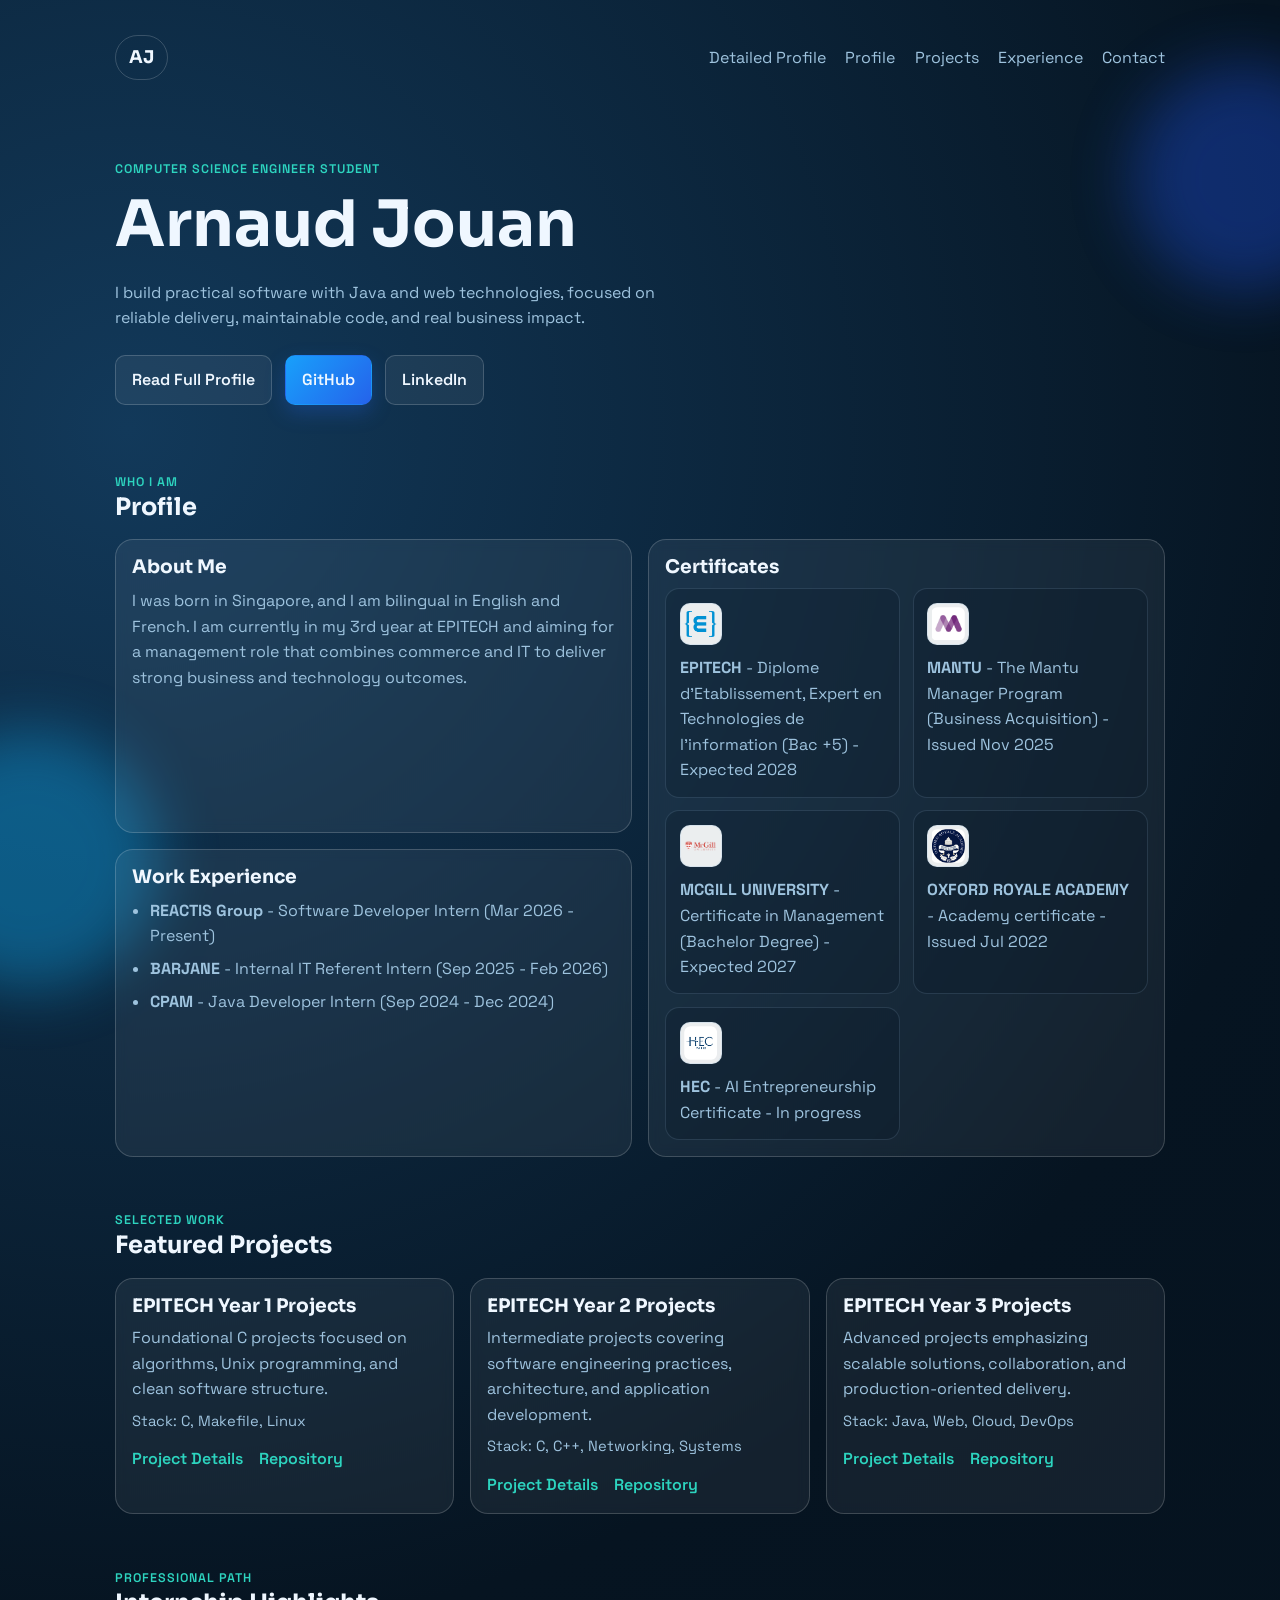
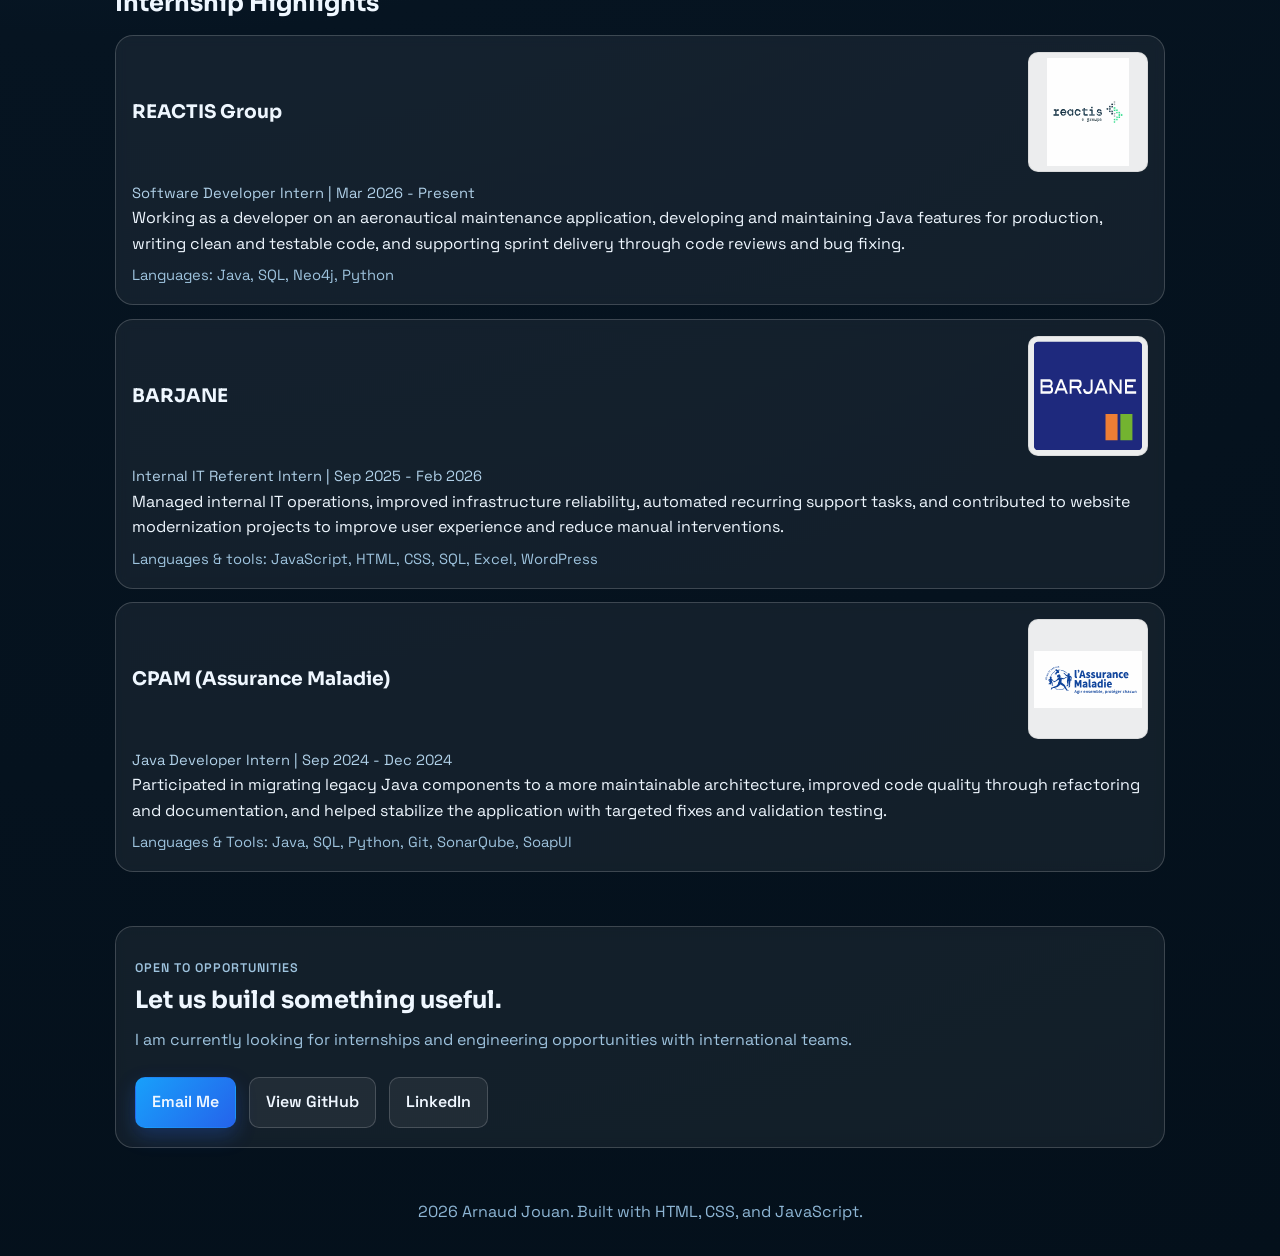
==== index.html @ 33e4bcd1 "[UPDATE/ADD] New detailled profile section, profile update" ====
<!DOCTYPE html>
<html lang="en">
<head>
  <meta charset="UTF-8" />
  <meta name="viewport" content="width=device-width, initial-scale=1.0" />
  <meta name="description" content="Arnaud Jouan portfolio - software engineering projects, internships, and contact." />
  <title>Arnaud Jouan | Portfolio</title>
  <link rel="preconnect" href="https://fonts.googleapis.com" />
  <link rel="preconnect" href="https://fonts.gstatic.com" crossorigin />
  <link href="https://fonts.googleapis.com/css2?family=Space+Grotesk:wght@400;500;700&family=Sora:wght@400;600;700&display=swap" rel="stylesheet" />
  <link rel="stylesheet" href="styles.css" />
</head>
<body>
  <div class="bg-orb bg-orb-1" aria-hidden="true"></div>
  <div class="bg-orb bg-orb-2" aria-hidden="true"></div>

  <header class="site-header section">
    <nav class="nav">
      <a href="#top" class="brand">AJ</a>
      <div class="nav-links">
        <a href="profile.html">Detailed Profile</a>
        <a href="#profile">Profile</a>
        <a href="#projects">Projects</a>
        <a href="#experience">Experience</a>
        <a href="#contact">Contact</a>
      </div>
    </nav>

    <section id="top" class="hero reveal">
      <p class="eyebrow">Computer Science Engineer Student</p>
      <h1>Arnaud Jouan</h1>
      <p class="hero-text">
        I build practical software with Java and web technologies, focused on reliable delivery,
        maintainable code, and real business impact.
      </p>
      <div class="hero-actions">
        <a class="btn btn-secondary" href="profile.html">Read Full Profile</a>
        <a class="btn btn-primary" href="https://github.com/Arjouan" target="_blank" rel="noreferrer">GitHub</a>
        <a class="btn btn-secondary" href="https://www.linkedin.com/in/arnaud-jouan-613a53263" target="_blank" rel="noreferrer">LinkedIn</a>
      </div>
    </section>
  </header>

  <main>
    <section id="profile" class="section reveal">
      <div class="section-title-wrap">
        <p class="section-kicker">Who I Am</p>
        <h2>Profile</h2>
      </div>
      <div class="profile-grid">
        <article class="profile-panel">
          <h3>About Me</h3>
          <p>
            I was born in Singapore, and I am bilingual in English and French. I am currently in my 3rd year at
            EPITECH and aiming for a management role that combines commerce and IT to deliver strong business and
            technology outcomes.
          </p>
        </article>

        <article class="profile-panel">
          <h3>Work Experience</h3>
          <ul class="profile-list">
            <li><strong>REACTIS Group</strong> - Software Developer Intern (Mar 2026 - Present)</li>
            <li><strong>BARJANE</strong> - Internal IT Referent Intern (Sep 2025 - Feb 2026)</li>
            <li><strong>CPAM</strong> - Java Developer Intern (Sep 2024 - Dec 2024)</li>
          </ul>
        </article>

        <article class="profile-panel profile-cert-panel">
          <h3>Certificates</h3>
          <ul class="profile-list profile-cert-list">
            <li>
              <img class="profile-cert-logo" src="assets/logos/epitech%20logo.png" alt="EPITECH logo" loading="lazy" />
              <span><strong>EPITECH</strong> - Diplome d'Etablissement, Expert en Technologies de l'information (Bac +5) - Expected 2028</span>
            </li>
            <li>
              <img class="profile-cert-logo" src="assets/logos/mcgill%20logo.png" alt="McGill University logo" loading="lazy" />
              <span><strong>MCGILL UNIVERSITY</strong> - Certificate in Management (Bachelor Degree) - Expected 2027</span>
            </li>
            <li>
              <img class="profile-cert-logo" src="assets/logos/HEC%20logo.png" alt="HEC logo" loading="lazy" />
              <span><strong>HEC</strong> - AI Entrepreneurship Certificate - In progress</span>
            </li>
            <li>
              <img class="profile-cert-logo" src="assets/logos/mantu%20logo.png" alt="Mantu logo" loading="lazy" />
              <span><strong>MANTU</strong> - The Mantu Manager Program (Business Acquisition) - Issued Nov 2025</span>
            </li>
            <li>
              <img class="profile-cert-logo" src="assets/logos/oxford%20royal.jpg" alt="Oxford Royale logo" loading="lazy" />
              <span><strong>OXFORD ROYALE ACADEMY</strong> - Academy certificate - Issued Jul 2022</span>
            </li>
          </ul>
        </article>
      </div>
    </section>

    <section id="projects" class="section reveal">
      <div class="section-title-wrap">
        <p class="section-kicker">Selected Work</p>
        <h2>Featured Projects</h2>
      </div>
      <div class="project-grid">
        <article class="card">
          <h3>EPITECH Year 1 Projects</h3>
          <p>Foundational C projects focused on algorithms, Unix programming, and clean software structure.</p>
          <p class="meta">Stack: C, Makefile, Linux</p>
          <div class="card-links">
            <a href="https://github.com/Arjouan/Epitech-Year-1-Projects" target="_blank" rel="noreferrer">Project Details</a>
            <a href="https://github.com/Arjouan/Epitech-Year-1-Projects" target="_blank" rel="noreferrer">Repository</a>
          </div>
        </article>

        <article class="card">
          <h3>EPITECH Year 2 Projects</h3>
          <p>Intermediate projects covering software engineering practices, architecture, and application development.</p>
          <p class="meta">Stack: C, C++, Networking, Systems</p>
          <div class="card-links">
            <a href="https://github.com/Arjouan/Epitech-Year-2-Projects" target="_blank" rel="noreferrer">Project Details</a>
            <a href="https://github.com/Arjouan/Epitech-Year-2-Projects" target="_blank" rel="noreferrer">Repository</a>
          </div>
        </article>

        <article class="card">
          <h3>EPITECH Year 3 Projects</h3>
          <p>Advanced projects emphasizing scalable solutions, collaboration, and production-oriented delivery.</p>
          <p class="meta">Stack: Java, Web, Cloud, DevOps</p>
          <div class="card-links">
            <a href="https://github.com/Arjouan/Epitech-Year-3-Projects" target="_blank" rel="noreferrer">Project Details</a>
            <a href="https://github.com/Arjouan/Epitech-Year-3-Projects" target="_blank" rel="noreferrer">Repository</a>
          </div>
        </article>
      </div>
    </section>

    <section id="experience" class="section reveal">
      <div class="section-title-wrap">
        <p class="section-kicker">Professional Path</p>
        <h2>Internship Highlights</h2>
      </div>
      <div class="timeline">
        <article class="timeline-item">
          <div class="timeline-head">
            <img class="company-logo" src="assets/logos/logo_Reactis.svg" alt="REACTIS Group logo" loading="lazy" />
            <h3>REACTIS Group</h3>
          </div>
          <p class="meta">Software Developer Intern | Mar 2026 - Present</p>
          <p>Working as a developer on an aeronautical maintenance application, developing and maintaining Java features for production, writing clean and testable code, and supporting sprint delivery through code reviews and bug fixing.</p>
          <p class="meta">Languages: Java, SQL, Neo4j, Python</p>
        </article>

        <article class="timeline-item">
          <div class="timeline-head">
            <img class="company-logo" src="assets/logos/Logo-BARJANE.svg" alt="BARJANE logo" loading="lazy" />
            <h3>BARJANE</h3>
          </div>
          <p class="meta">Internal IT Referent Intern | Sep 2025 - Feb 2026</p>
          <p>Managed internal IT operations, improved infrastructure reliability, automated recurring support tasks, and contributed to website modernization projects to improve user experience and reduce manual interventions.</p>
          <p class="meta">Languages & tools: JavaScript, HTML, CSS, SQL, Excel, WordPress</p>
        </article>

        <article class="timeline-item">
          <div class="timeline-head">
            <img class="company-logo" src="assets/logos/logo_CPAM.svg" alt="CPAM logo" loading="lazy" />
            <h3>CPAM (Assurance Maladie)</h3>
          </div>
          <p class="meta">Java Developer Intern | Sep 2024 - Dec 2024</p>
          <p>Participated in migrating legacy Java components to a more maintainable architecture, improved code quality through refactoring and documentation, and helped stabilize the application with targeted fixes and validation testing.</p>
          <p class="meta">Languages & Tools: Java, SQL, Python, Git, SonarQube, SoapUI</p>
        </article>
      </div>
    </section>

    <section id="contact" class="section reveal">
      <div class="contact-card">
        <p class="section-kicker">Open To Opportunities</p>
        <h2>Let us build something useful.</h2>
        <p>I am currently looking for internships and engineering opportunities with international teams.</p>
        <div class="hero-actions">
          <a class="btn btn-primary" href="mailto:arnaud.jouan@epitech.eu">Email Me</a>
          <a class="btn btn-secondary" href="https://github.com/Arjouan" target="_blank" rel="noreferrer">View GitHub</a>
          <a class="btn btn-secondary" href="https://www.linkedin.com/in/arnaud-jouan-613a53263" target="_blank" rel="noreferrer">LinkedIn</a>
        </div>
      </div>
    </section>
  </main>

  <footer class="section footer">
    <p><span id="year"></span> Arnaud Jouan. Built with HTML, CSS, and JavaScript.</p>
  </footer>

  <script src="script.js"></script>
</body>
</html>
---- styles.css ----
:root {
  --bg: #061421;
  --bg-elevated: #0b2235;
  --surface: rgba(255, 255, 255, 0.06);
  --surface-border: rgba(255, 255, 255, 0.18);
  --text: #eff7ff;
  --muted: #9ec3de;
  --accent: #18a0fb;
  --accent-2: #2dd4bf;
  --max-width: 1050px;
  --radius: 18px;
}

* {
  box-sizing: border-box;
}

html {
  scroll-behavior: smooth;
}

body {
  margin: 0;
  font-family: "Space Grotesk", system-ui, sans-serif;
  color: var(--text);
  background: radial-gradient(circle at 10% 15%, #12395a 0%, var(--bg) 45%, #04101b 100%);
  min-height: 100vh;
  line-height: 1.6;
  position: relative;
  overflow-x: hidden;
}

h1,
h2,
h3 {
  margin: 0;
  line-height: 1.2;
  font-family: "Sora", "Space Grotesk", sans-serif;
}

p {
  margin: 0;
}

a {
  color: inherit;
  text-decoration: none;
}

.section {
  width: min(100% - 2rem, var(--max-width));
  margin-inline: auto;
}

.site-header {
  padding-top: 1.2rem;
}

.nav {
  display: flex;
  justify-content: space-between;
  align-items: center;
  padding: 1rem 0;
}

.brand {
  font-family: "Sora", sans-serif;
  font-weight: 700;
  font-size: 1.1rem;
  border: 1px solid var(--surface-border);
  border-radius: 999px;
  padding: 0.45rem 0.8rem;
}

.nav-links {
  display: flex;
  gap: 1.2rem;
  color: var(--muted);
}

.nav-links a:hover {
  color: var(--text);
}

.hero {
  padding: 4rem 0 3rem;
}

.eyebrow,
.section-kicker {
  color: var(--accent-2);
  font-weight: 600;
  letter-spacing: 0.08em;
  text-transform: uppercase;
  font-size: 0.78rem;
}

.hero h1 {
  margin-top: 0.45rem;
  font-size: clamp(2rem, 7vw, 4rem);
}

.hero-text {
  margin-top: 1rem;
  color: var(--muted);
  max-width: 58ch;
}

.hero-actions {
  margin-top: 1.5rem;
  display: flex;
  flex-wrap: wrap;
  gap: 0.8rem;
}

.btn {
  padding: 0.72rem 1rem;
  border-radius: 10px;
  border: 1px solid transparent;
  font-weight: 600;
  transition: transform 180ms ease, box-shadow 180ms ease, border-color 180ms ease;
}

.btn:hover {
  transform: translateY(-2px);
}

.btn-primary {
  background: linear-gradient(130deg, var(--accent), #2563eb);
  box-shadow: 0 8px 20px rgba(37, 99, 235, 0.28);
}

.btn-secondary {
  background: var(--surface);
  border-color: var(--surface-border);
}

.section-title-wrap {
  margin-bottom: 1.1rem;
}

section {
  padding: 1.2rem 0 2.2rem;
}

.project-grid {
  display: grid;
  grid-template-columns: repeat(auto-fit, minmax(235px, 1fr));
  gap: 1rem;
}

.profile-grid {
  display: grid;
  grid-template-columns: repeat(2, minmax(0, 1fr));
  gap: 1rem;
}

.profile-panel {
  background: var(--surface);
  border: 1px solid var(--surface-border);
  border-radius: var(--radius);
  backdrop-filter: blur(6px);
  padding: 1rem;
}

.profile-cert-panel {
  grid-column: 2;
  grid-row: 1 / span 2;
  align-self: start;
}

.profile-panel h3 {
  margin-bottom: 0.6rem;
}

.profile-panel p {
  color: var(--muted);
}

.profile-list {
  margin: 0;
  padding-left: 1.1rem;
  color: var(--muted);
  display: grid;
  gap: 0.45rem;
}

.profile-cert-list {
  padding-left: 0;
  list-style: none;
  grid-template-columns: repeat(2, minmax(0, 1fr));
  gap: 0.8rem;
}

.profile-cert-list li {
  display: grid;
  justify-items: start;
  align-content: start;
  gap: 0.65rem;
  min-width: 0;
  padding: 0.85rem;
  border-radius: 14px;
  border: 1px solid rgba(158, 195, 222, 0.16);
  background: rgba(6, 20, 33, 0.22);
}

.profile-cert-logo {
  width: 42px;
  height: 42px;
  border-radius: 10px;
  flex-shrink: 0;
  object-fit: contain;
  padding: 0.2rem;
  background: rgba(255, 255, 255, 0.92);
  border: 1px solid rgba(158, 195, 222, 0.26);
}

.profile-cert-list strong,
.profile-cert-list span {
  min-width: 0;
  overflow-wrap: anywhere;
}

.profile-cert-list li:nth-child(1) {
  grid-column: 1;
  grid-row: 1;
}

.profile-cert-list li:nth-child(2) {
  grid-column: 1;
  grid-row: 2;
}

.profile-cert-list li:nth-child(3) {
  grid-column: 1;
  grid-row: 3;
}

.profile-cert-list li:nth-child(4) {
  grid-column: 2;
  grid-row: 1;
}

.profile-cert-list li:nth-child(5) {
  grid-column: 2;
  grid-row: 2;
}

.card,
.timeline-item,
.contact-card {
  background: var(--surface);
  border: 1px solid var(--surface-border);
  border-radius: var(--radius);
  backdrop-filter: blur(6px);
}

.card,
.timeline-item {
  padding: 1rem;
}

.card p {
  margin-top: 0.5rem;
  color: var(--muted);
}

.meta {
  margin-top: 0.6rem;
  font-size: 0.92rem;
  color: #b0d0e8;
}

.card-links {
  margin-top: 0.8rem;
  display: flex;
  gap: 1rem;
  font-weight: 600;
}

.card-links a {
  color: var(--accent-2);
}

.timeline {
  display: grid;
  gap: 0.85rem;
}

.timeline-head {
  display: flex;
  align-items: center;
  gap: 0.7rem;
}

.timeline-head h3 {
  order: 1;
}

.company-logo {
  order: 2;
  margin-left: auto;
  flex-shrink: 0;
  width: 120px;
  height: 120px;
  object-fit: contain;
  padding: 0.3rem;
  border-radius: 10px;
  background: rgba(255, 255, 255, 0.92);
  border: 1px solid rgba(0, 0, 0, 0.08);
}

.timeline-item p:last-child {
  margin-top: 0.5rem;
  color: var(--muted);
}

.contact-card {
  padding: 1.2rem;
}

.contact-card h2 {
  margin-top: 0.4rem;
}

.contact-card p {
  margin-top: 0.8rem;
  color: var(--muted);
}

.footer {
  padding: 1rem 0 2rem;
  color: #8eb6d5;
  text-align: center;
}

.bg-orb {
  position: fixed;
  border-radius: 50%;
  filter: blur(30px);
  z-index: -1;
  opacity: 0.4;
}

.bg-orb-1 {
  width: 230px;
  height: 230px;
  background: #1d4ed8;
  top: 7%;
  right: -80px;
}

.bg-orb-2 {
  width: 260px;
  height: 260px;
  background: #0ea5e9;
  bottom: -90px;
  left: -100px;
}

.reveal {
  opacity: 0;
  transform: translateY(10px);
}

.reveal.is-visible {
  opacity: 1;
  transform: translateY(0);
  transition: opacity 480ms ease, transform 480ms ease;
}

@media (max-width: 640px) {
  .nav {
    flex-direction: column;
    gap: 0.7rem;
  }

  .profile-cert-panel {
    grid-column: auto;
    grid-row: auto;
  }

  .profile-grid {
    grid-template-columns: 1fr;
  }

  .profile-cert-list {
    grid-template-columns: 1fr;
  }

  .profile-cert-list li {
    padding: 0.8rem;
  }

  .hero {
    padding-top: 2.6rem;
  }

  .company-logo {
    width: 120px;
    height: 120px;
    padding: 0.25rem;
  }
}
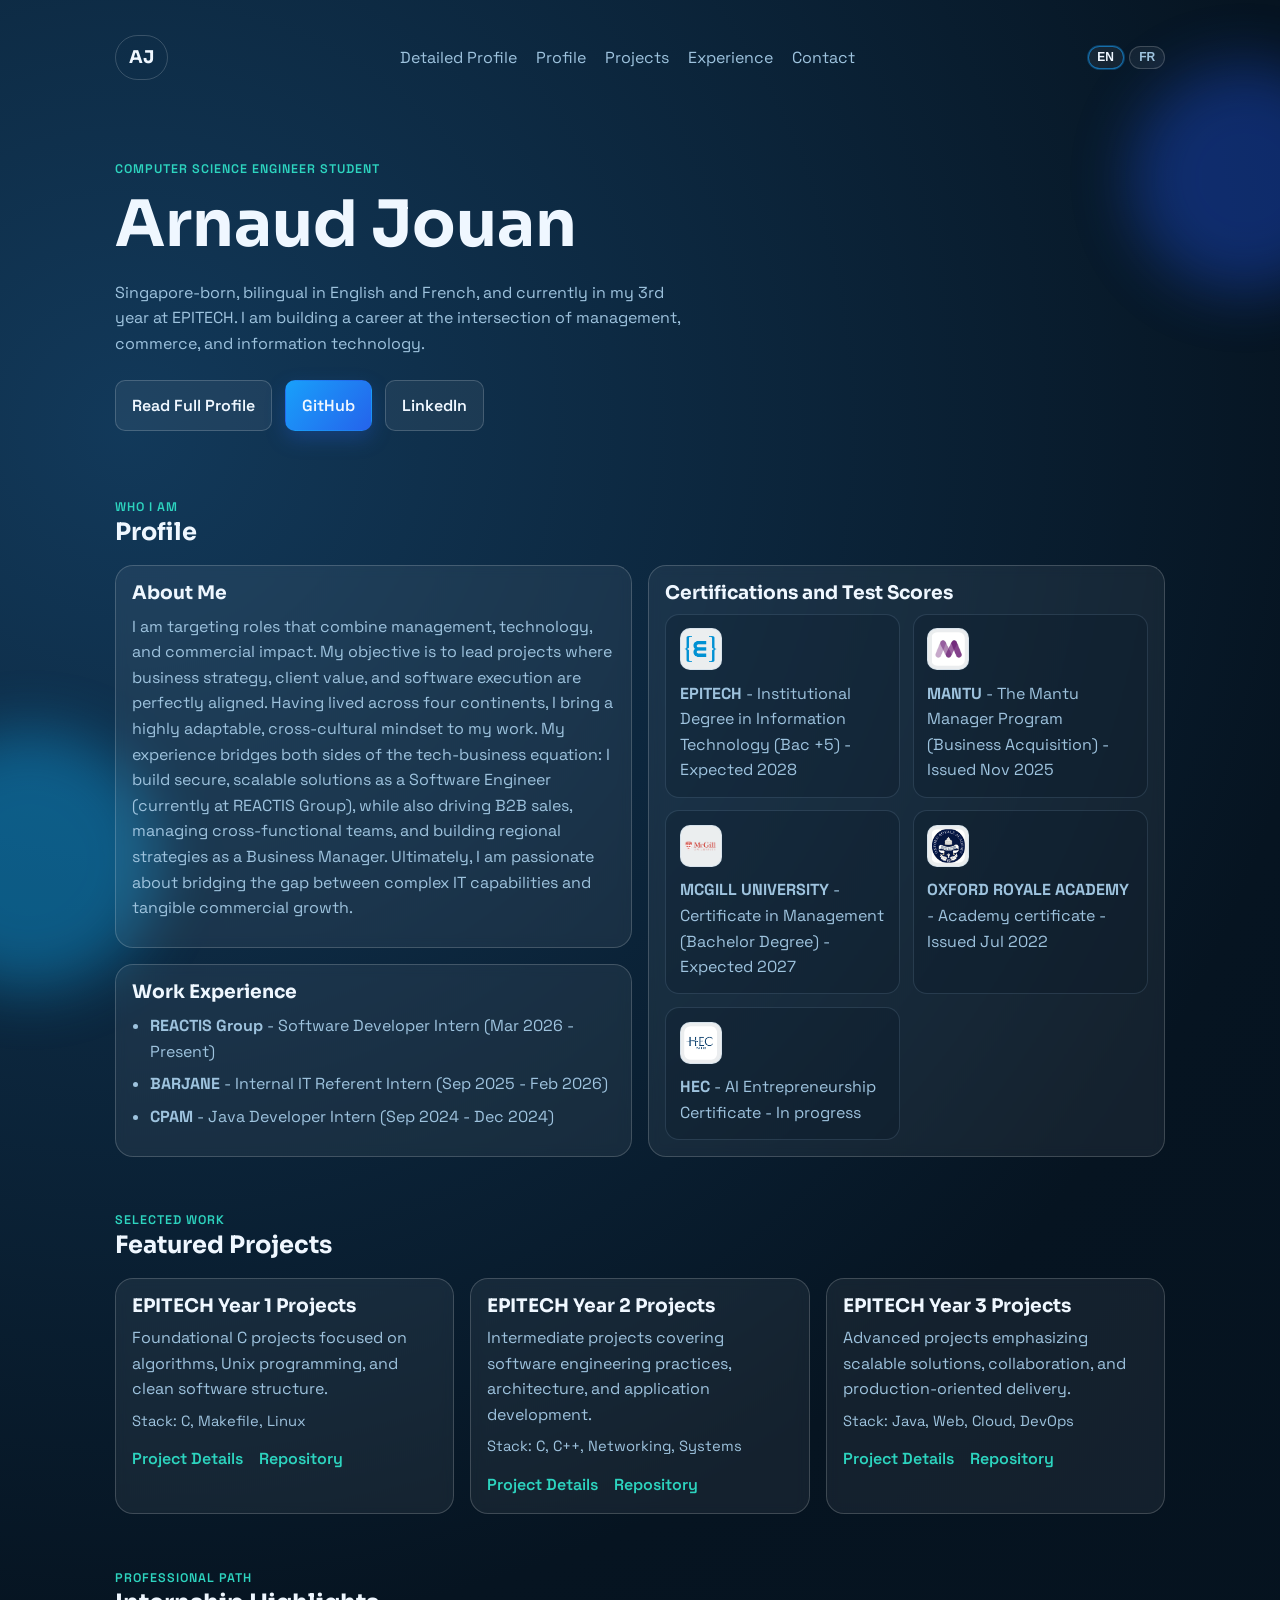
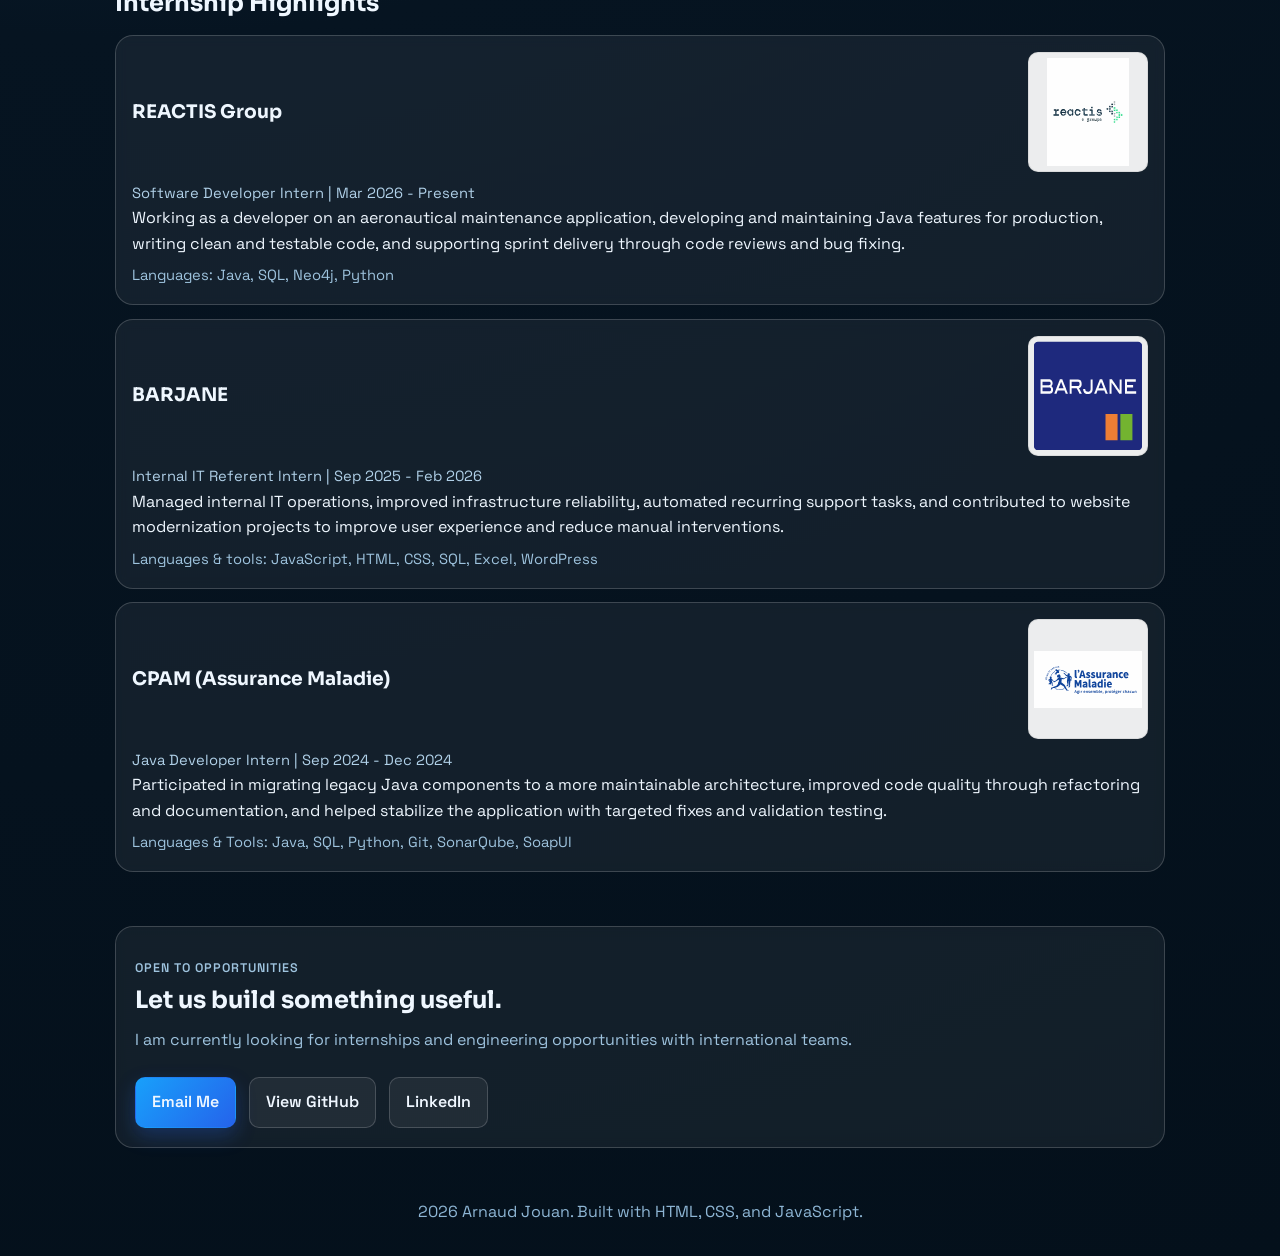
==== commit 4413db5b: "[UPDATE/ADD] new french translations, added info about user" ====
--- a/index.html
+++ b/index.html
@@ -3,8 +3,8 @@
 <head>
   <meta charset="UTF-8" />
   <meta name="viewport" content="width=device-width, initial-scale=1.0" />
-  <meta name="description" content="Arnaud Jouan portfolio - software engineering projects, internships, and contact." />
-  <title>Arnaud Jouan | Portfolio</title>
+  <meta name="description" content="Arnaud Jouan portfolio - software engineering projects, internships, and contact." data-i18n="meta.description.portfolio" data-i18n-attr="content" />
+  <title data-i18n="meta.title.portfolio">Arnaud Jouan | Portfolio</title>
   <link rel="preconnect" href="https://fonts.googleapis.com" />
   <link rel="preconnect" href="https://fonts.gstatic.com" crossorigin />
   <link href="https://fonts.googleapis.com/css2?family=Space+Grotesk:wght@400;500;700&family=Sora:wght@400;600;700&display=swap" rel="stylesheet" />
@@ -18,25 +18,29 @@
     <nav class="nav">
       <a href="#top" class="brand">AJ</a>
       <div class="nav-links">
-        <a href="profile.html">Detailed Profile</a>
-        <a href="#profile">Profile</a>
-        <a href="#projects">Projects</a>
-        <a href="#experience">Experience</a>
-        <a href="#contact">Contact</a>
+        <a href="profile.html" data-i18n="nav.detailedProfile">Detailed Profile</a>
+        <a href="#profile" data-i18n="nav.profile">Profile</a>
+        <a href="#projects" data-i18n="nav.projects">Projects</a>
+        <a href="#experience" data-i18n="nav.experience">Experience</a>
+        <a href="#contact" data-i18n="nav.contact">Contact</a>
+      </div>
+      <div class="lang-toggle" aria-label="Language selector">
+        <button class="lang-btn" type="button" data-lang="en">EN</button>
+        <button class="lang-btn" type="button" data-lang="fr">FR</button>
       </div>
     </nav>
 
     <section id="top" class="hero reveal">
-      <p class="eyebrow">Computer Science Engineer Student</p>
+      <p class="eyebrow" data-i18n="hero.eyebrow">Computer Science Engineer Student</p>
       <h1>Arnaud Jouan</h1>
-      <p class="hero-text">
+      <p class="hero-text" data-i18n="hero.subtitle">
         I build practical software with Java and web technologies, focused on reliable delivery,
         maintainable code, and real business impact.
       </p>
       <div class="hero-actions">
-        <a class="btn btn-secondary" href="profile.html">Read Full Profile</a>
-        <a class="btn btn-primary" href="https://github.com/Arjouan" target="_blank" rel="noreferrer">GitHub</a>
-        <a class="btn btn-secondary" href="https://www.linkedin.com/in/arnaud-jouan-613a53263" target="_blank" rel="noreferrer">LinkedIn</a>
+        <a class="btn btn-secondary" href="profile.html" data-i18n="hero.ctaProfile">Read Full Profile</a>
+        <a class="btn btn-primary" href="https://github.com/Arjouan" target="_blank" rel="noreferrer" data-i18n="hero.ctaGithub">GitHub</a>
+        <a class="btn btn-secondary" href="https://www.linkedin.com/in/arnaud-jouan-613a53263" target="_blank" rel="noreferrer" data-i18n="hero.ctaLinkedin">LinkedIn</a>
       </div>
     </section>
   </header>
@@ -44,50 +48,54 @@
   <main>
     <section id="profile" class="section reveal">
       <div class="section-title-wrap">
-        <p class="section-kicker">Who I Am</p>
-        <h2>Profile</h2>
+        <p class="section-kicker" data-i18n="profile.kicker">Who I Am</p>
+        <h2 data-i18n="profile.title">Profile</h2>
       </div>
       <div class="profile-grid">
         <article class="profile-panel">
-          <h3>About Me</h3>
-          <p>
-            I was born in Singapore, and I am bilingual in English and French. I am currently in my 3rd year at
-            EPITECH and aiming for a management role that combines commerce and IT to deliver strong business and
-            technology outcomes.
+          <h3 data-i18n="about.title">About Me</h3>
+          <p data-i18n="about.body">
+            I am targeting roles that combine management, technology, and commercial impact. My objective is to lead
+            projects where business strategy, client value, and software execution are perfectly aligned. Having lived
+            across four continents, I bring a highly adaptable, cross-cultural mindset to my work. My experience bridges
+            both sides of the tech-business equation: I build secure, scalable solutions as a Software Engineer
+            (currently at REACTIS Group), while also driving B2B sales, managing cross-functional teams, and building
+            regional strategies as a Business Manager. Ultimately, I am passionate about bridging the gap between
+            complex IT capabilities and tangible commercial growth.
           </p>
         </article>
 
         <article class="profile-panel">
-          <h3>Work Experience</h3>
+          <h3 data-i18n="work.title">Work Experience</h3>
           <ul class="profile-list">
-            <li><strong>REACTIS Group</strong> - Software Developer Intern (Mar 2026 - Present)</li>
-            <li><strong>BARJANE</strong> - Internal IT Referent Intern (Sep 2025 - Feb 2026)</li>
-            <li><strong>CPAM</strong> - Java Developer Intern (Sep 2024 - Dec 2024)</li>
+            <li data-i18n-html="work.item1"><strong>REACTIS Group</strong> - Software Developer Intern (Mar 2026 - Present)</li>
+            <li data-i18n-html="work.item2"><strong>BARJANE</strong> - Internal IT Referent Intern (Sep 2025 - Feb 2026)</li>
+            <li data-i18n-html="work.item3"><strong>CPAM</strong> - Java Developer Intern (Sep 2024 - Dec 2024)</li>
           </ul>
         </article>
 
         <article class="profile-panel profile-cert-panel">
-          <h3>Certificates</h3>
+          <h3 data-i18n="cert.title">Certificates</h3>
           <ul class="profile-list profile-cert-list">
             <li>
               <img class="profile-cert-logo" src="assets/logos/epitech%20logo.png" alt="EPITECH logo" loading="lazy" />
-              <span><strong>EPITECH</strong> - Diplome d'Etablissement, Expert en Technologies de l'information (Bac +5) - Expected 2028</span>
+              <span data-i18n-html="cert.item1"><strong>EPITECH</strong> - Institutional Degree in Information Technology (Bac +5) - Expected 2028</span>
             </li>
             <li>
               <img class="profile-cert-logo" src="assets/logos/mcgill%20logo.png" alt="McGill University logo" loading="lazy" />
-              <span><strong>MCGILL UNIVERSITY</strong> - Certificate in Management (Bachelor Degree) - Expected 2027</span>
+              <span data-i18n-html="cert.item2"><strong>MCGILL UNIVERSITY</strong> - Certificate in Management (Bachelor Degree) - Expected 2027</span>
             </li>
             <li>
               <img class="profile-cert-logo" src="assets/logos/HEC%20logo.png" alt="HEC logo" loading="lazy" />
-              <span><strong>HEC</strong> - AI Entrepreneurship Certificate - In progress</span>
+              <span data-i18n-html="cert.item3"><strong>HEC</strong> - AI Entrepreneurship Certificate - In progress</span>
             </li>
             <li>
               <img class="profile-cert-logo" src="assets/logos/mantu%20logo.png" alt="Mantu logo" loading="lazy" />
-              <span><strong>MANTU</strong> - The Mantu Manager Program (Business Acquisition) - Issued Nov 2025</span>
+              <span data-i18n-html="cert.item4"><strong>MANTU</strong> - The Mantu Manager Program (Business Acquisition) - Issued Nov 2025</span>
             </li>
             <li>
               <img class="profile-cert-logo" src="assets/logos/oxford%20royal.jpg" alt="Oxford Royale logo" loading="lazy" />
-              <span><strong>OXFORD ROYALE ACADEMY</strong> - Academy certificate - Issued Jul 2022</span>
+              <span data-i18n-html="cert.item5"><strong>OXFORD ROYALE ACADEMY</strong> - Academy certificate - Issued Jul 2022</span>
             </li>
           </ul>
         </article>
@@ -96,37 +104,37 @@
 
     <section id="projects" class="section reveal">
       <div class="section-title-wrap">
-        <p class="section-kicker">Selected Work</p>
-        <h2>Featured Projects</h2>
+        <p class="section-kicker" data-i18n="projects.kicker">Selected Work</p>
+        <h2 data-i18n="projects.title">Featured Projects</h2>
       </div>
       <div class="project-grid">
         <article class="card">
-          <h3>EPITECH Year 1 Projects</h3>
-          <p>Foundational C projects focused on algorithms, Unix programming, and clean software structure.</p>
-          <p class="meta">Stack: C, Makefile, Linux</p>
+          <h3 data-i18n="project1.title">EPITECH Year 1 Projects</h3>
+          <p data-i18n="project1.body">Foundational C projects focused on algorithms, Unix programming, and clean software structure.</p>
+          <p class="meta" data-i18n="project1.stack">Stack: C, Makefile, Linux</p>
           <div class="card-links">
-            <a href="https://github.com/Arjouan/Epitech-Year-1-Projects" target="_blank" rel="noreferrer">Project Details</a>
-            <a href="https://github.com/Arjouan/Epitech-Year-1-Projects" target="_blank" rel="noreferrer">Repository</a>
+            <a href="https://github.com/Arjouan/Epitech-Year-1-Projects" target="_blank" rel="noreferrer" data-i18n="project1.details">Project Details</a>
+            <a href="https://github.com/Arjouan/Epitech-Year-1-Projects" target="_blank" rel="noreferrer" data-i18n="project1.repo">Repository</a>
           </div>
         </article>
 
         <article class="card">
-          <h3>EPITECH Year 2 Projects</h3>
-          <p>Intermediate projects covering software engineering practices, architecture, and application development.</p>
-          <p class="meta">Stack: C, C++, Networking, Systems</p>
+          <h3 data-i18n="project2.title">EPITECH Year 2 Projects</h3>
+          <p data-i18n="project2.body">Intermediate projects covering software engineering practices, architecture, and application development.</p>
+          <p class="meta" data-i18n="project2.stack">Stack: C, C++, Networking, Systems</p>
           <div class="card-links">
-            <a href="https://github.com/Arjouan/Epitech-Year-2-Projects" target="_blank" rel="noreferrer">Project Details</a>
-            <a href="https://github.com/Arjouan/Epitech-Year-2-Projects" target="_blank" rel="noreferrer">Repository</a>
+            <a href="https://github.com/Arjouan/Epitech-Year-2-Projects" target="_blank" rel="noreferrer" data-i18n="project2.details">Project Details</a>
+            <a href="https://github.com/Arjouan/Epitech-Year-2-Projects" target="_blank" rel="noreferrer" data-i18n="project2.repo">Repository</a>
           </div>
         </article>
 
         <article class="card">
-          <h3>EPITECH Year 3 Projects</h3>
-          <p>Advanced projects emphasizing scalable solutions, collaboration, and production-oriented delivery.</p>
-          <p class="meta">Stack: Java, Web, Cloud, DevOps</p>
+          <h3 data-i18n="project3.title">EPITECH Year 3 Projects</h3>
+          <p data-i18n="project3.body">Advanced projects emphasizing scalable solutions, collaboration, and production-oriented delivery.</p>
+          <p class="meta" data-i18n="project3.stack">Stack: Java, Web, Cloud, DevOps</p>
           <div class="card-links">
-            <a href="https://github.com/Arjouan/Epitech-Year-3-Projects" target="_blank" rel="noreferrer">Project Details</a>
-            <a href="https://github.com/Arjouan/Epitech-Year-3-Projects" target="_blank" rel="noreferrer">Repository</a>
+            <a href="https://github.com/Arjouan/Epitech-Year-3-Projects" target="_blank" rel="noreferrer" data-i18n="project3.details">Project Details</a>
+            <a href="https://github.com/Arjouan/Epitech-Year-3-Projects" target="_blank" rel="noreferrer" data-i18n="project3.repo">Repository</a>
           </div>
         </article>
       </div>
@@ -134,8 +142,8 @@
 
     <section id="experience" class="section reveal">
       <div class="section-title-wrap">
-        <p class="section-kicker">Professional Path</p>
-        <h2>Internship Highlights</h2>
+        <p class="section-kicker" data-i18n="experience.kicker">Professional Path</p>
+        <h2 data-i18n="experience.title">Internship Highlights</h2>
       </div>
       <div class="timeline">
         <article class="timeline-item">
@@ -143,9 +151,9 @@
             <img class="company-logo" src="assets/logos/logo_Reactis.svg" alt="REACTIS Group logo" loading="lazy" />
             <h3>REACTIS Group</h3>
           </div>
-          <p class="meta">Software Developer Intern | Mar 2026 - Present</p>
-          <p>Working as a developer on an aeronautical maintenance application, developing and maintaining Java features for production, writing clean and testable code, and supporting sprint delivery through code reviews and bug fixing.</p>
-          <p class="meta">Languages: Java, SQL, Neo4j, Python</p>
+          <p class="meta" data-i18n="exp1.meta">Software Developer Intern | Mar 2026 - Present</p>
+          <p data-i18n="exp1.body">Working as a developer on an aeronautical maintenance application, developing and maintaining Java features for production, writing clean and testable code, and supporting sprint delivery through code reviews and bug fixing.</p>
+          <p class="meta" data-i18n="exp1.tools">Languages: Java, SQL, Neo4j, Python</p>
         </article>
 
         <article class="timeline-item">
@@ -153,9 +161,9 @@
             <img class="company-logo" src="assets/logos/Logo-BARJANE.svg" alt="BARJANE logo" loading="lazy" />
             <h3>BARJANE</h3>
           </div>
-          <p class="meta">Internal IT Referent Intern | Sep 2025 - Feb 2026</p>
-          <p>Managed internal IT operations, improved infrastructure reliability, automated recurring support tasks, and contributed to website modernization projects to improve user experience and reduce manual interventions.</p>
-          <p class="meta">Languages & tools: JavaScript, HTML, CSS, SQL, Excel, WordPress</p>
+          <p class="meta" data-i18n="exp2.meta">Internal IT Referent Intern | Sep 2025 - Feb 2026</p>
+          <p data-i18n="exp2.body">Managed internal IT operations, improved infrastructure reliability, automated recurring support tasks, and contributed to website modernization projects to improve user experience and reduce manual interventions.</p>
+          <p class="meta" data-i18n="exp2.tools">Languages & tools: JavaScript, HTML, CSS, SQL, Excel, WordPress</p>
         </article>
 
         <article class="timeline-item">
@@ -163,29 +171,29 @@
             <img class="company-logo" src="assets/logos/logo_CPAM.svg" alt="CPAM logo" loading="lazy" />
             <h3>CPAM (Assurance Maladie)</h3>
           </div>
-          <p class="meta">Java Developer Intern | Sep 2024 - Dec 2024</p>
-          <p>Participated in migrating legacy Java components to a more maintainable architecture, improved code quality through refactoring and documentation, and helped stabilize the application with targeted fixes and validation testing.</p>
-          <p class="meta">Languages & Tools: Java, SQL, Python, Git, SonarQube, SoapUI</p>
+          <p class="meta" data-i18n="exp3.meta">Java Developer Intern | Sep 2024 - Dec 2024</p>
+          <p data-i18n="exp3.body">Participated in migrating legacy Java components to a more maintainable architecture, improved code quality through refactoring and documentation, and helped stabilize the application with targeted fixes and validation testing.</p>
+          <p class="meta" data-i18n="exp3.tools">Languages & Tools: Java, SQL, Python, Git, SonarQube, SoapUI</p>
         </article>
       </div>
     </section>
 
     <section id="contact" class="section reveal">
       <div class="contact-card">
-        <p class="section-kicker">Open To Opportunities</p>
-        <h2>Let us build something useful.</h2>
-        <p>I am currently looking for internships and engineering opportunities with international teams.</p>
+        <p class="section-kicker" data-i18n="contact.kicker">Open To Opportunities</p>
+        <h2 data-i18n="contact.title">Let us build something useful.</h2>
+        <p data-i18n="contact.body">I am currently looking for internships and engineering opportunities with international teams.</p>
         <div class="hero-actions">
-          <a class="btn btn-primary" href="mailto:arnaud.jouan@epitech.eu">Email Me</a>
-          <a class="btn btn-secondary" href="https://github.com/Arjouan" target="_blank" rel="noreferrer">View GitHub</a>
-          <a class="btn btn-secondary" href="https://www.linkedin.com/in/arnaud-jouan-613a53263" target="_blank" rel="noreferrer">LinkedIn</a>
+          <a class="btn btn-primary" href="mailto:arnaud.jouan@epitech.eu" data-i18n="contact.email">Email Me</a>
+          <a class="btn btn-secondary" href="https://github.com/Arjouan" target="_blank" rel="noreferrer" data-i18n="contact.github">View GitHub</a>
+          <a class="btn btn-secondary" href="https://www.linkedin.com/in/arnaud-jouan-613a53263" target="_blank" rel="noreferrer" data-i18n="contact.linkedin">LinkedIn</a>
         </div>
       </div>
     </section>
   </main>
 
   <footer class="section footer">
-    <p><span id="year"></span> Arnaud Jouan. Built with HTML, CSS, and JavaScript.</p>
+    <p data-i18n-html="footer.text"><span id="year"></span> Arnaud Jouan. Built with HTML, CSS, and JavaScript.</p>
   </footer>
 
   <script src="script.js"></script>
--- a/styles.css
+++ b/styles.css
@@ -78,6 +78,28 @@
   color: var(--muted);
 }
 
+.lang-toggle {
+  display: flex;
+  gap: 0.35rem;
+}
+
+.lang-btn {
+  border: 1px solid var(--surface-border);
+  background: var(--surface);
+  color: var(--muted);
+  border-radius: 999px;
+  padding: 0.2rem 0.55rem;
+  font-size: 0.75rem;
+  font-weight: 600;
+  cursor: pointer;
+}
+
+.lang-btn.is-active {
+  color: var(--text);
+  border-color: rgba(24, 160, 251, 0.6);
+  box-shadow: 0 0 0 1px rgba(24, 160, 251, 0.3);
+}
+
 .nav-links a:hover {
   color: var(--text);
 }
@@ -188,8 +210,7 @@
 .profile-cert-list {
   padding-left: 0;
   list-style: none;
-  grid-template-columns: repeat(2, minmax(0, 1fr));
-  gap: 0.8rem;
+  display: block;
 }
 
 .profile-cert-list li {
@@ -218,32 +239,53 @@
 .profile-cert-list strong,
 .profile-cert-list span {
   min-width: 0;
-  overflow-wrap: anywhere;
-}
-
-.profile-cert-list li:nth-child(1) {
-  grid-column: 1;
-  grid-row: 1;
-}
-
-.profile-cert-list li:nth-child(2) {
-  grid-column: 1;
-  grid-row: 2;
-}
-
-.profile-cert-list li:nth-child(3) {
-  grid-column: 1;
-  grid-row: 3;
-}
-
-.profile-cert-list li:nth-child(4) {
-  grid-column: 2;
-  grid-row: 1;
-}
-
-.profile-cert-list li:nth-child(5) {
-  grid-column: 2;
-  grid-row: 2;
+  overflow-wrap: break-word;
+  word-break: normal;
+}
+
+.profile-cert-list li {
+  margin-bottom: 0.85rem;
+}
+
+.profile-cert-list li:last-child {
+  margin-bottom: 0;
+}
+
+@media (min-width: 900px) {
+  .profile-cert-list {
+    display: grid;
+    grid-template-columns: repeat(2, minmax(0, 1fr));
+    gap: 0.8rem;
+  }
+
+  .profile-cert-list li {
+    margin-bottom: 0;
+  }
+
+  .profile-cert-list li:nth-child(1) {
+    grid-column: 1;
+    grid-row: 1;
+  }
+
+  .profile-cert-list li:nth-child(2) {
+    grid-column: 1;
+    grid-row: 2;
+  }
+
+  .profile-cert-list li:nth-child(3) {
+    grid-column: 1;
+    grid-row: 3;
+  }
+
+  .profile-cert-list li:nth-child(4) {
+    grid-column: 2;
+    grid-row: 1;
+  }
+
+  .profile-cert-list li:nth-child(5) {
+    grid-column: 2;
+    grid-row: 2;
+  }
 }
 
 .card,
@@ -370,11 +412,32 @@
 }
 
 @media (max-width: 640px) {
+  html {
+    background-color: var(--bg);
+  }
+
+  body {
+    background-color: var(--bg);
+    background-attachment: scroll;
+  }
+
+  .bg-orb {
+    position: absolute;
+  }
+
   .nav {
     flex-direction: column;
     gap: 0.7rem;
   }
 
+  .nav-links {
+    flex-wrap: wrap;
+    justify-content: center;
+    row-gap: 0.45rem;
+    column-gap: 0.85rem;
+    text-align: center;
+  }
+
   .profile-cert-panel {
     grid-column: auto;
     grid-row: auto;
@@ -385,11 +448,40 @@
   }
 
   .profile-cert-list {
-    grid-template-columns: 1fr;
+    display: block;
+  }
+
+  .profile-cert-list li:nth-child(1),
+  .profile-cert-list li:nth-child(2),
+  .profile-cert-list li:nth-child(3),
+  .profile-cert-list li:nth-child(4),
+  .profile-cert-list li:nth-child(5) {
+    grid-column: auto;
+    grid-row: auto;
   }
 
   .profile-cert-list li {
+    display: block;
+    width: 100%;
     padding: 0.8rem;
+    margin-bottom: 0.85rem;
+  }
+
+  .profile-cert-list li:last-child {
+    margin-bottom: 0;
+  }
+
+  .profile-cert-logo {
+    display: block;
+    margin-bottom: 0.4rem;
+  }
+
+  .profile-cert-list strong,
+  .profile-cert-list span {
+    display: block;
+    overflow-wrap: normal;
+    word-break: normal;
+    white-space: normal;
   }
 
   .hero {
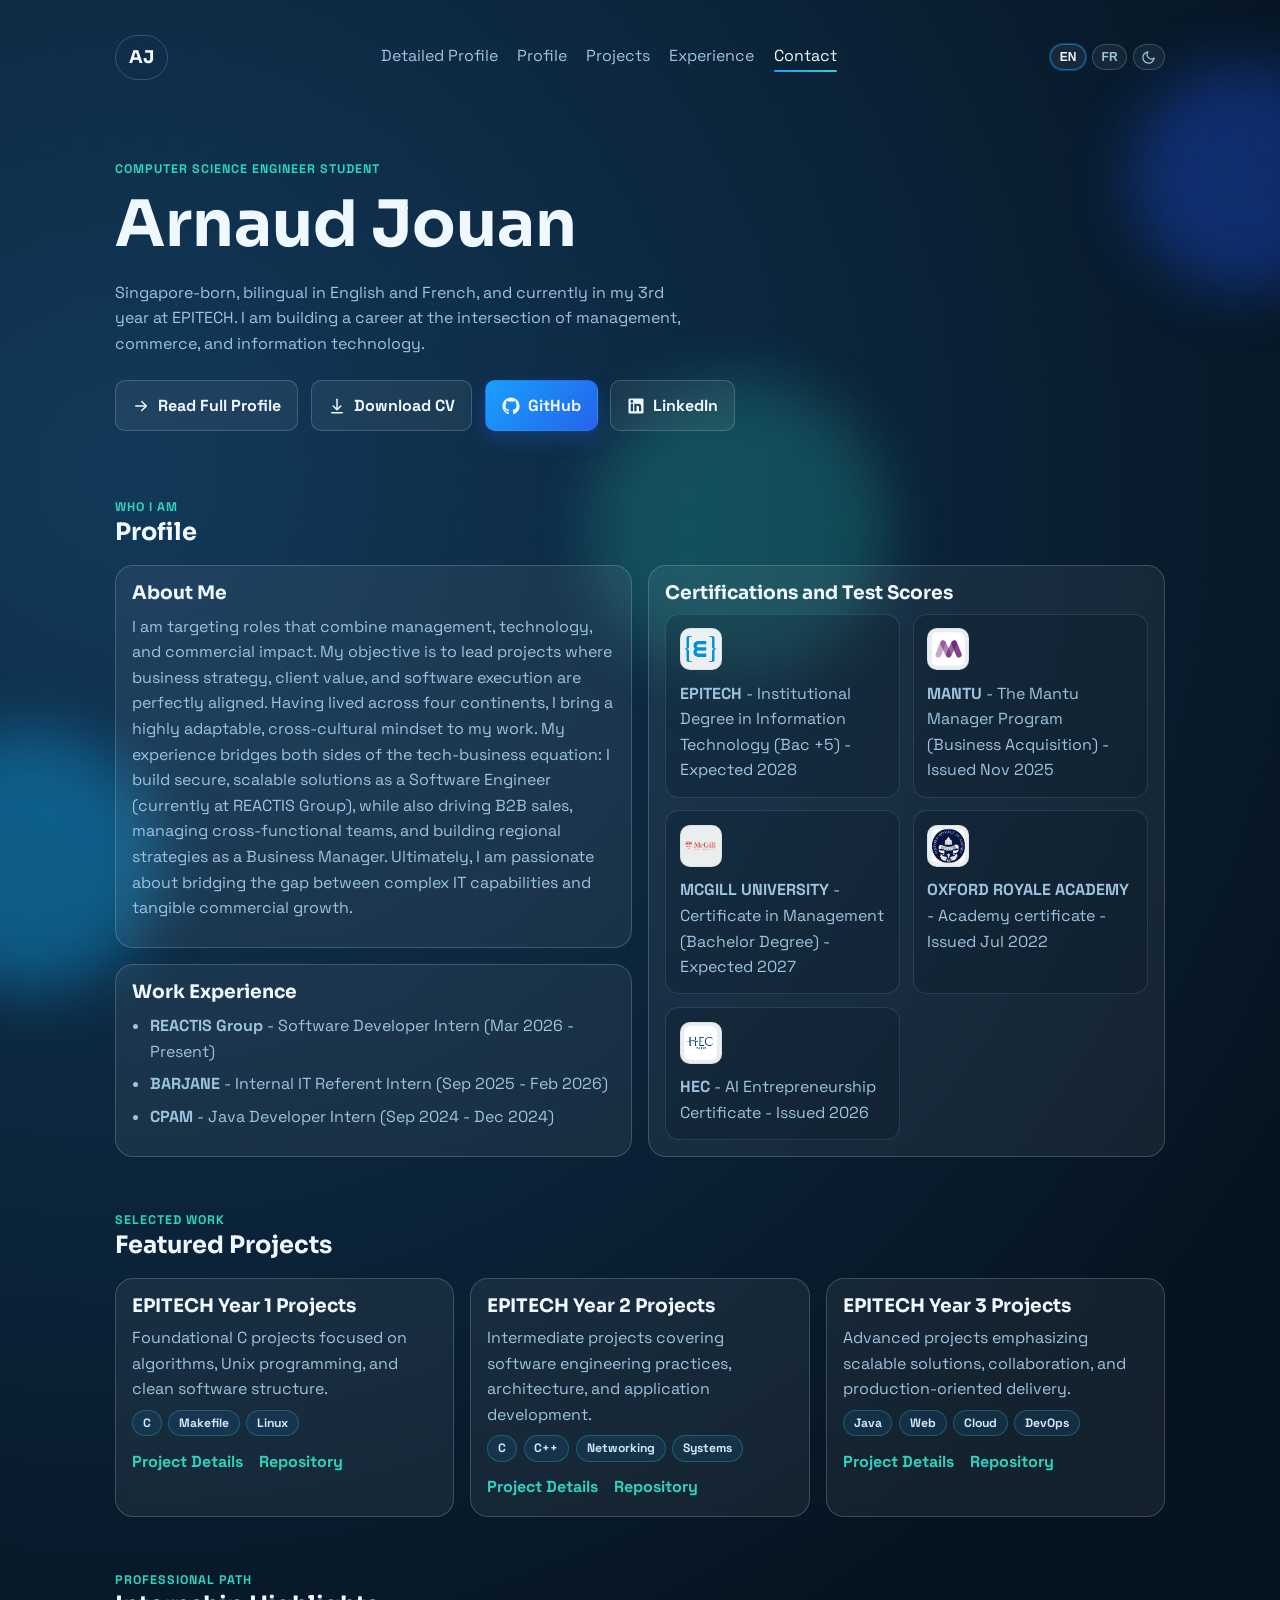
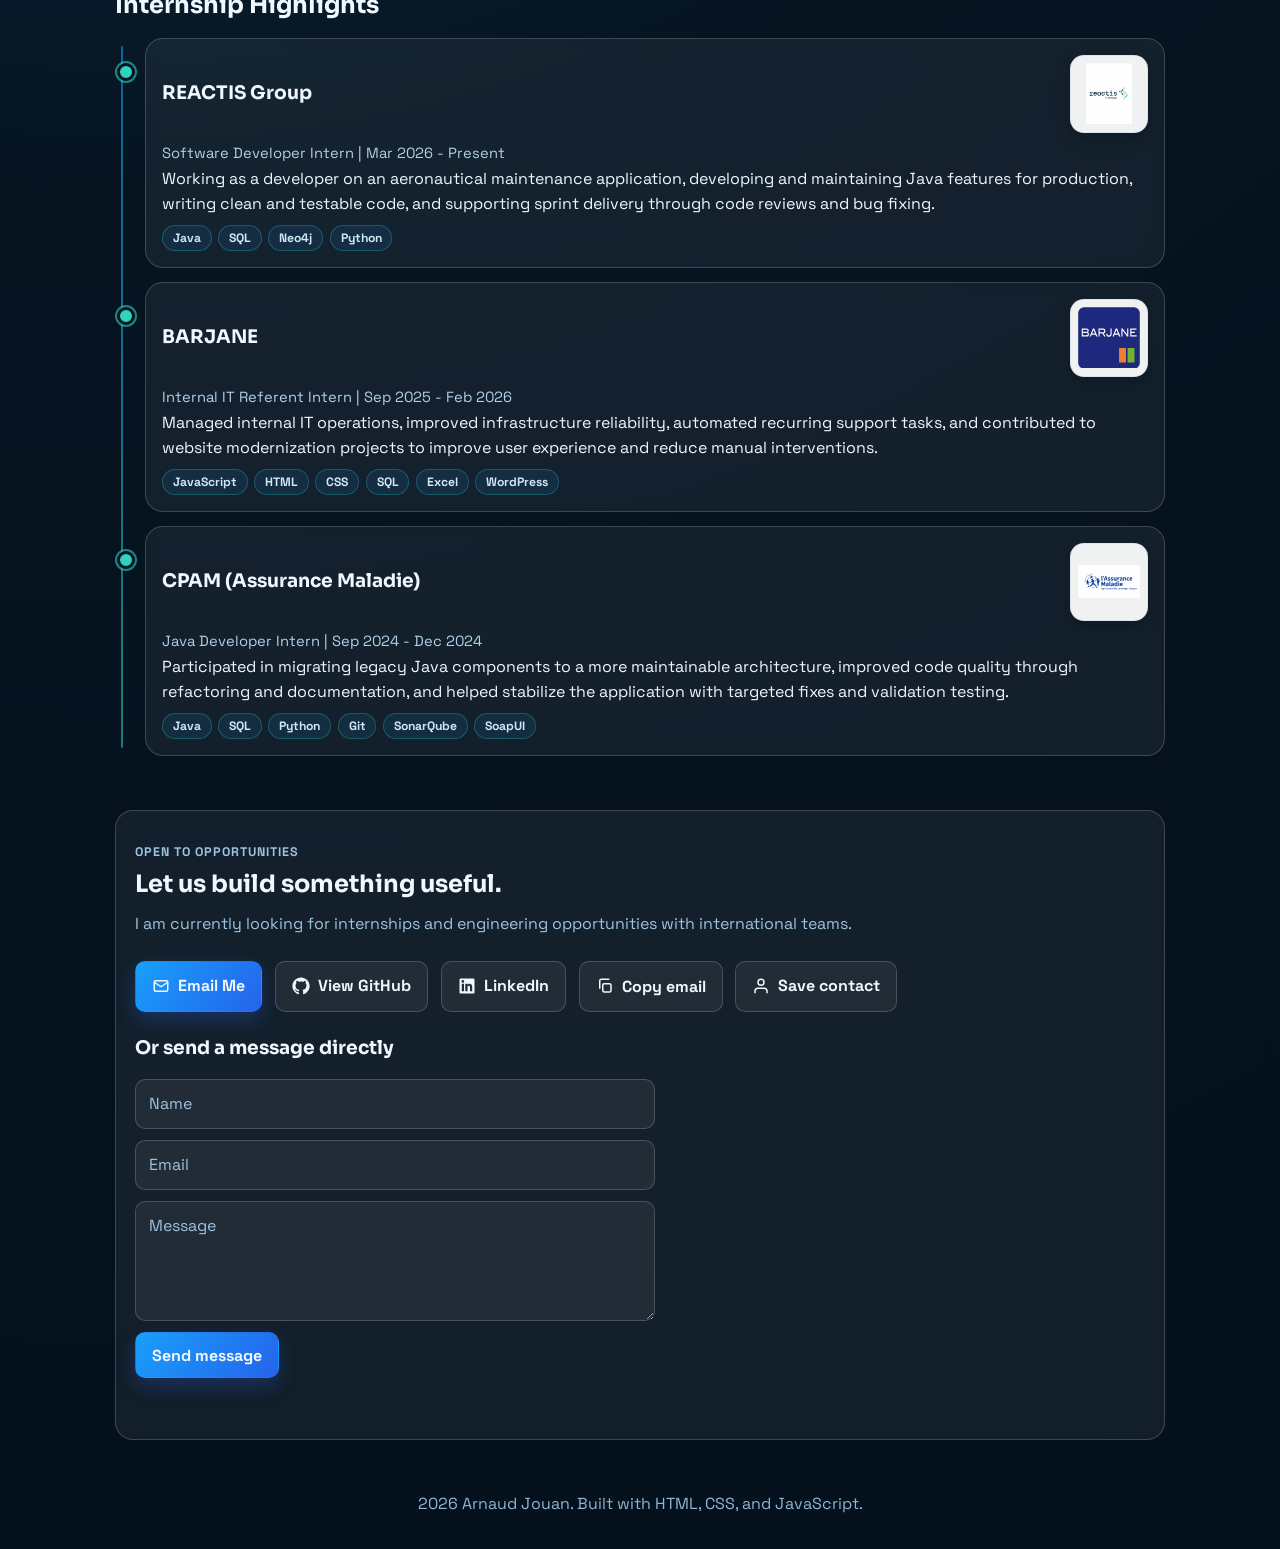
==== commit ec2eece6: "[UPDATE/REVAMP] site with i18n, theming, and new features [UPADTE/NEW] EN/FR i18n, light/dark theme," ====
--- a/index.html
+++ b/index.html
@@ -3,34 +3,96 @@
 <head>
   <meta charset="UTF-8" />
   <meta name="viewport" content="width=device-width, initial-scale=1.0" />
+  <meta name="theme-color" content="#061421" />
+  <script>
+    document.documentElement.classList.add("js");
+    try {
+      if (localStorage.getItem("introSeen")) {
+        document.documentElement.classList.add("intro-seen");
+      }
+      var theme = localStorage.getItem("theme") || "dark";
+      document.documentElement.setAttribute("data-theme", theme);
+    } catch (e) {}
+  </script>
   <meta name="description" content="Arnaud Jouan portfolio - software engineering projects, internships, and contact." data-i18n="meta.description.portfolio" data-i18n-attr="content" />
   <title data-i18n="meta.title.portfolio">Arnaud Jouan | Portfolio</title>
-  <link rel="preconnect" href="https://fonts.googleapis.com" />
-  <link rel="preconnect" href="https://fonts.gstatic.com" crossorigin />
-  <link href="https://fonts.googleapis.com/css2?family=Space+Grotesk:wght@400;500;700&family=Sora:wght@400;600;700&display=swap" rel="stylesheet" />
+
+  <!-- Favicons -->
+  <link rel="icon" type="image/svg+xml" href="favicon.svg" />
+  <link rel="icon" type="image/png" href="favicon.png" />
+  <link rel="apple-touch-icon" href="apple-touch-icon.png" />
+  <link rel="manifest" href="manifest.webmanifest" />
+
+  <link rel="canonical" href="https://arjouan.github.io/Portfolio/" />
+
+  <!-- Social preview (Open Graph + Twitter). -->
+  <meta property="og:type" content="website" />
+  <meta property="og:url" content="https://arjouan.github.io/Portfolio/" />
+  <meta property="og:title" content="Arnaud Jouan | Portfolio" />
+  <meta property="og:description" content="Computer Science Engineer student building at the intersection of management, commerce, and information technology." />
+  <meta property="og:image" content="https://arjouan.github.io/Portfolio/assets/og-image.png" />
+  <meta property="og:image:width" content="1200" />
+  <meta property="og:image:height" content="630" />
+  <meta name="twitter:card" content="summary_large_image" />
+  <meta name="twitter:title" content="Arnaud Jouan | Portfolio" />
+  <meta name="twitter:description" content="Computer Science Engineer student building at the intersection of management, commerce, and information technology." />
+  <meta name="twitter:image" content="https://arjouan.github.io/Portfolio/assets/og-image.png" />
+
+  <!-- Structured data so search engines understand who this page is about. -->
+  <script type="application/ld+json">
+  {
+    "@context": "https://schema.org",
+    "@type": "Person",
+    "name": "Arnaud Jouan",
+    "url": "https://arjouan.github.io/Portfolio/",
+    "image": "https://arjouan.github.io/Portfolio/assets/og-image.png",
+    "jobTitle": "Software Engineer",
+    "email": "mailto:arnaud.jouan@epitech.eu",
+    "nationality": "French",
+    "alumniOf": [
+      { "@type": "CollegeOrUniversity", "name": "EPITECH" },
+      { "@type": "CollegeOrUniversity", "name": "McGill University" }
+    ],
+    "knowsLanguage": ["en", "fr", "es", "zh"],
+    "sameAs": [
+      "https://github.com/Arjouan",
+      "https://www.linkedin.com/in/arnaud-jouan-613a53263"
+    ]
+  }
+  </script>
+
+  <link rel="stylesheet" href="assets/fonts/fonts.css" />
   <link rel="stylesheet" href="styles.css" />
 </head>
 <body>
+  <div class="page-loader" aria-hidden="true">
+    <div class="page-loader-badge">AJ</div>
+  </div>
+
   <div class="bg-orb bg-orb-1" aria-hidden="true"></div>
   <div class="bg-orb bg-orb-2" aria-hidden="true"></div>
+  <div class="bg-orb bg-orb-3" aria-hidden="true"></div>
 
   <header class="site-header section">
     <nav class="nav">
       <a href="#top" class="brand">AJ</a>
-      <div class="nav-links">
+      <button class="nav-toggle" type="button" aria-expanded="false" aria-controls="primary-nav" aria-label="Menu">
+        <span class="nav-toggle-bar"></span>
+      </button>
+      <div class="nav-links" id="primary-nav">
         <a href="profile.html" data-i18n="nav.detailedProfile">Detailed Profile</a>
         <a href="#profile" data-i18n="nav.profile">Profile</a>
         <a href="#projects" data-i18n="nav.projects">Projects</a>
         <a href="#experience" data-i18n="nav.experience">Experience</a>
         <a href="#contact" data-i18n="nav.contact">Contact</a>
       </div>
-      <div class="lang-toggle" aria-label="Language selector">
-        <button class="lang-btn" type="button" data-lang="en">EN</button>
-        <button class="lang-btn" type="button" data-lang="fr">FR</button>
+      <div class="lang-toggle" role="group" aria-label="Language selector">
+        <button class="lang-btn" type="button" data-lang="en" aria-pressed="true" aria-label="English">EN</button>
+        <button class="lang-btn" type="button" data-lang="fr" aria-pressed="false" aria-label="Francais">FR</button>
       </div>
     </nav>
 
-    <section id="top" class="hero reveal">
+    <section id="top" class="hero">
       <p class="eyebrow" data-i18n="hero.eyebrow">Computer Science Engineer Student</p>
       <h1>Arnaud Jouan</h1>
       <p class="hero-text" data-i18n="hero.subtitle">
@@ -38,9 +100,22 @@
         maintainable code, and real business impact.
       </p>
       <div class="hero-actions">
-        <a class="btn btn-secondary" href="profile.html" data-i18n="hero.ctaProfile">Read Full Profile</a>
-        <a class="btn btn-primary" href="https://github.com/Arjouan" target="_blank" rel="noreferrer" data-i18n="hero.ctaGithub">GitHub</a>
-        <a class="btn btn-secondary" href="https://www.linkedin.com/in/arnaud-jouan-613a53263" target="_blank" rel="noreferrer" data-i18n="hero.ctaLinkedin">LinkedIn</a>
+        <a class="btn btn-secondary" href="profile.html">
+          <svg viewBox="0 0 24 24" fill="none" stroke="currentColor" stroke-width="2" stroke-linecap="round" stroke-linejoin="round" aria-hidden="true"><path d="M5 12h14"/><path d="m13 6 6 6-6 6"/></svg>
+          <span data-i18n="hero.ctaProfile">Read Full Profile</span>
+        </a>
+        <a class="btn btn-secondary" href="assets/CV/CV%20Arnaud%20Jouan.pdf" download>
+          <svg viewBox="0 0 24 24" fill="none" stroke="currentColor" stroke-width="2" stroke-linecap="round" stroke-linejoin="round" aria-hidden="true"><path d="M12 3v12"/><path d="m7 12 5 5 5-5"/><path d="M5 21h14"/></svg>
+          <span data-i18n="profile.ctaDownload">Download CV</span>
+        </a>
+        <a class="btn btn-primary" href="https://github.com/Arjouan" target="_blank" rel="noreferrer">
+          <svg viewBox="0 0 24 24" fill="currentColor" aria-hidden="true"><path d="M12 .5C5.7.5.5 5.7.5 12c0 5.1 3.3 9.4 7.9 10.9.6.1.8-.3.8-.6v-2c-3.2.7-3.9-1.5-3.9-1.5-.5-1.3-1.3-1.7-1.3-1.7-1.1-.7.1-.7.1-.7 1.2.1 1.8 1.2 1.8 1.2 1 1.8 2.7 1.3 3.4 1 .1-.8.4-1.3.7-1.6-2.6-.3-5.3-1.3-5.3-5.7 0-1.3.5-2.3 1.2-3.1-.1-.3-.5-1.5.1-3.1 0 0 1-.3 3.3 1.2a11.5 11.5 0 016 0C17 4.7 18 5 18 5c.6 1.6.2 2.8.1 3.1.8.8 1.2 1.8 1.2 3.1 0 4.4-2.7 5.4-5.3 5.7.4.4.8 1.1.8 2.2v3.3c0 .3.2.7.8.6 4.6-1.5 7.9-5.8 7.9-10.9C23.5 5.7 18.3.5 12 .5z"/></svg>
+          <span data-i18n="hero.ctaGithub">GitHub</span>
+        </a>
+        <a class="btn btn-secondary" href="https://www.linkedin.com/in/arnaud-jouan-613a53263" target="_blank" rel="noreferrer">
+          <svg viewBox="0 0 24 24" fill="currentColor" aria-hidden="true"><path d="M20.5 2h-17A1.5 1.5 0 002 3.5v17A1.5 1.5 0 003.5 22h17a1.5 1.5 0 001.5-1.5v-17A1.5 1.5 0 0020.5 2zM8 19H5V9h3v10zM6.5 7.7a1.8 1.8 0 110-3.6 1.8 1.8 0 010 3.6zM19 19h-3v-5.3c0-1.3-.5-2.1-1.6-2.1-.9 0-1.4.6-1.6 1.2-.1.2-.1.5-.1.8V19h-3V9h3v1.4c.4-.6 1.1-1.5 2.7-1.5 2 0 3.5 1.3 3.5 4.1V19z"/></svg>
+          <span data-i18n="hero.ctaLinkedin">LinkedIn</span>
+        </a>
       </div>
     </section>
   </header>
@@ -87,7 +162,7 @@
             </li>
             <li>
               <img class="profile-cert-logo" src="assets/logos/HEC%20logo.png" alt="HEC logo" loading="lazy" />
-              <span data-i18n-html="cert.item3"><strong>HEC</strong> - AI Entrepreneurship Certificate - In progress</span>
+              <span data-i18n-html="cert.item3"><strong>HEC</strong> - AI Entrepreneurship Certificate - Issued 2026</span>
             </li>
             <li>
               <img class="profile-cert-logo" src="assets/logos/mantu%20logo.png" alt="Mantu logo" loading="lazy" />
@@ -111,9 +186,9 @@
         <article class="card">
           <h3 data-i18n="project1.title">EPITECH Year 1 Projects</h3>
           <p data-i18n="project1.body">Foundational C projects focused on algorithms, Unix programming, and clean software structure.</p>
-          <p class="meta" data-i18n="project1.stack">Stack: C, Makefile, Linux</p>
+          <p class="meta tech-chips" data-i18n="project1.stack">Stack: C, Makefile, Linux</p>
           <div class="card-links">
-            <a href="https://github.com/Arjouan/Epitech-Year-1-Projects" target="_blank" rel="noreferrer" data-i18n="project1.details">Project Details</a>
+            <a href="projects.html#year1" data-i18n="project1.details">Project Details</a>
             <a href="https://github.com/Arjouan/Epitech-Year-1-Projects" target="_blank" rel="noreferrer" data-i18n="project1.repo">Repository</a>
           </div>
         </article>
@@ -121,9 +196,9 @@
         <article class="card">
           <h3 data-i18n="project2.title">EPITECH Year 2 Projects</h3>
           <p data-i18n="project2.body">Intermediate projects covering software engineering practices, architecture, and application development.</p>
-          <p class="meta" data-i18n="project2.stack">Stack: C, C++, Networking, Systems</p>
+          <p class="meta tech-chips" data-i18n="project2.stack">Stack: C, C++, Networking, Systems</p>
           <div class="card-links">
-            <a href="https://github.com/Arjouan/Epitech-Year-2-Projects" target="_blank" rel="noreferrer" data-i18n="project2.details">Project Details</a>
+            <a href="projects.html#year2" data-i18n="project2.details">Project Details</a>
             <a href="https://github.com/Arjouan/Epitech-Year-2-Projects" target="_blank" rel="noreferrer" data-i18n="project2.repo">Repository</a>
           </div>
         </article>
@@ -131,9 +206,9 @@
         <article class="card">
           <h3 data-i18n="project3.title">EPITECH Year 3 Projects</h3>
           <p data-i18n="project3.body">Advanced projects emphasizing scalable solutions, collaboration, and production-oriented delivery.</p>
-          <p class="meta" data-i18n="project3.stack">Stack: Java, Web, Cloud, DevOps</p>
+          <p class="meta tech-chips" data-i18n="project3.stack">Stack: Java, Web, Cloud, DevOps</p>
           <div class="card-links">
-            <a href="https://github.com/Arjouan/Epitech-Year-3-Projects" target="_blank" rel="noreferrer" data-i18n="project3.details">Project Details</a>
+            <a href="projects.html#year3" data-i18n="project3.details">Project Details</a>
             <a href="https://github.com/Arjouan/Epitech-Year-3-Projects" target="_blank" rel="noreferrer" data-i18n="project3.repo">Repository</a>
           </div>
         </article>
@@ -153,7 +228,7 @@
           </div>
           <p class="meta" data-i18n="exp1.meta">Software Developer Intern | Mar 2026 - Present</p>
           <p data-i18n="exp1.body">Working as a developer on an aeronautical maintenance application, developing and maintaining Java features for production, writing clean and testable code, and supporting sprint delivery through code reviews and bug fixing.</p>
-          <p class="meta" data-i18n="exp1.tools">Languages: Java, SQL, Neo4j, Python</p>
+          <p class="meta tech-chips" data-i18n="exp1.tools">Languages: Java, SQL, Neo4j, Python</p>
         </article>
 
         <article class="timeline-item">
@@ -163,7 +238,7 @@
           </div>
           <p class="meta" data-i18n="exp2.meta">Internal IT Referent Intern | Sep 2025 - Feb 2026</p>
           <p data-i18n="exp2.body">Managed internal IT operations, improved infrastructure reliability, automated recurring support tasks, and contributed to website modernization projects to improve user experience and reduce manual interventions.</p>
-          <p class="meta" data-i18n="exp2.tools">Languages & tools: JavaScript, HTML, CSS, SQL, Excel, WordPress</p>
+          <p class="meta tech-chips" data-i18n="exp2.tools">Languages & tools: JavaScript, HTML, CSS, SQL, Excel, WordPress</p>
         </article>
 
         <article class="timeline-item">
@@ -173,7 +248,7 @@
           </div>
           <p class="meta" data-i18n="exp3.meta">Java Developer Intern | Sep 2024 - Dec 2024</p>
           <p data-i18n="exp3.body">Participated in migrating legacy Java components to a more maintainable architecture, improved code quality through refactoring and documentation, and helped stabilize the application with targeted fixes and validation testing.</p>
-          <p class="meta" data-i18n="exp3.tools">Languages & Tools: Java, SQL, Python, Git, SonarQube, SoapUI</p>
+          <p class="meta tech-chips" data-i18n="exp3.tools">Languages & Tools: Java, SQL, Python, Git, SonarQube, SoapUI</p>
         </article>
       </div>
     </section>
@@ -184,10 +259,39 @@
         <h2 data-i18n="contact.title">Let us build something useful.</h2>
         <p data-i18n="contact.body">I am currently looking for internships and engineering opportunities with international teams.</p>
         <div class="hero-actions">
-          <a class="btn btn-primary" href="mailto:arnaud.jouan@epitech.eu" data-i18n="contact.email">Email Me</a>
-          <a class="btn btn-secondary" href="https://github.com/Arjouan" target="_blank" rel="noreferrer" data-i18n="contact.github">View GitHub</a>
-          <a class="btn btn-secondary" href="https://www.linkedin.com/in/arnaud-jouan-613a53263" target="_blank" rel="noreferrer" data-i18n="contact.linkedin">LinkedIn</a>
+          <a class="btn btn-primary" href="mailto:arnaud.jouan@epitech.eu">
+            <svg viewBox="0 0 24 24" fill="none" stroke="currentColor" stroke-width="2" stroke-linecap="round" stroke-linejoin="round" aria-hidden="true"><rect x="3" y="5" width="18" height="14" rx="2"/><path d="m3 7 9 6 9-6"/></svg>
+            <span data-i18n="contact.email">Email Me</span>
+          </a>
+          <a class="btn btn-secondary" href="https://github.com/Arjouan" target="_blank" rel="noreferrer">
+            <svg viewBox="0 0 24 24" fill="currentColor" aria-hidden="true"><path d="M12 .5C5.7.5.5 5.7.5 12c0 5.1 3.3 9.4 7.9 10.9.6.1.8-.3.8-.6v-2c-3.2.7-3.9-1.5-3.9-1.5-.5-1.3-1.3-1.7-1.3-1.7-1.1-.7.1-.7.1-.7 1.2.1 1.8 1.2 1.8 1.2 1 1.8 2.7 1.3 3.4 1 .1-.8.4-1.3.7-1.6-2.6-.3-5.3-1.3-5.3-5.7 0-1.3.5-2.3 1.2-3.1-.1-.3-.5-1.5.1-3.1 0 0 1-.3 3.3 1.2a11.5 11.5 0 016 0C17 4.7 18 5 18 5c.6 1.6.2 2.8.1 3.1.8.8 1.2 1.8 1.2 3.1 0 4.4-2.7 5.4-5.3 5.7.4.4.8 1.1.8 2.2v3.3c0 .3.2.7.8.6 4.6-1.5 7.9-5.8 7.9-10.9C23.5 5.7 18.3.5 12 .5z"/></svg>
+            <span data-i18n="contact.github">View GitHub</span>
+          </a>
+          <a class="btn btn-secondary" href="https://www.linkedin.com/in/arnaud-jouan-613a53263" target="_blank" rel="noreferrer">
+            <svg viewBox="0 0 24 24" fill="currentColor" aria-hidden="true"><path d="M20.5 2h-17A1.5 1.5 0 002 3.5v17A1.5 1.5 0 003.5 22h17a1.5 1.5 0 001.5-1.5v-17A1.5 1.5 0 0020.5 2zM8 19H5V9h3v10zM6.5 7.7a1.8 1.8 0 110-3.6 1.8 1.8 0 010 3.6zM19 19h-3v-5.3c0-1.3-.5-2.1-1.6-2.1-.9 0-1.4.6-1.6 1.2-.1.2-.1.5-.1.8V19h-3V9h3v1.4c.4-.6 1.1-1.5 2.7-1.5 2 0 3.5 1.3 3.5 4.1V19z"/></svg>
+            <span data-i18n="contact.linkedin">LinkedIn</span>
+          </a>
+          <button type="button" class="btn btn-secondary copy-email" data-email="arnaud.jouan@epitech.eu">
+            <svg viewBox="0 0 24 24" fill="none" stroke="currentColor" stroke-width="2" stroke-linecap="round" stroke-linejoin="round" aria-hidden="true"><rect x="9" y="9" width="11" height="11" rx="2"/><path d="M5 15V5a2 2 0 0 1 2-2h10"/></svg>
+            <span class="copy-email-label" data-i18n="contact.copyEmail">Copy email</span>
+          </button>
+          <a class="btn btn-secondary" href="assets/arnaud-jouan.vcf" download>
+            <svg viewBox="0 0 24 24" fill="none" stroke="currentColor" stroke-width="2" stroke-linecap="round" stroke-linejoin="round" aria-hidden="true"><path d="M20 21v-2a4 4 0 0 0-4-4H8a4 4 0 0 0-4 4v2"/><circle cx="12" cy="7" r="4"/></svg>
+            <span data-i18n="contact.vcard">Save contact</span>
+          </a>
         </div>
+
+        <h3 data-i18n="contact.formTitle">Or send a message directly</h3>
+        <form id="contact-form" class="contact-form" novalidate>
+          <input type="hidden" name="access_key" value="0f3dcb63-96db-4162-8c72-e87cc3d8b474" />
+          <input type="hidden" name="subject" value="New message from your portfolio" />
+          <input type="checkbox" name="botcheck" style="display: none" tabindex="-1" autocomplete="off" aria-hidden="true" />
+          <input type="text" name="name" required placeholder="Name" aria-label="Name" data-i18n="form.name" data-i18n-attr="placeholder" />
+          <input type="email" name="email" required placeholder="Email" aria-label="Email" data-i18n="form.email" data-i18n-attr="placeholder" />
+          <textarea name="message" required placeholder="Message" aria-label="Message" data-i18n="form.message" data-i18n-attr="placeholder"></textarea>
+          <button type="submit" class="btn btn-primary" data-i18n="form.send">Send message</button>
+          <p class="form-status" role="status" aria-live="polite"></p>
+        </form>
       </div>
     </section>
   </main>
@@ -196,6 +300,10 @@
     <p data-i18n-html="footer.text"><span id="year"></span> Arnaud Jouan. Built with HTML, CSS, and JavaScript.</p>
   </footer>
 
-  <script src="script.js"></script>
+  <script defer src="script.js"></script>
+
+  <!-- Privacy-friendly analytics (GoatCounter). Dashboard: https://arjouan.goatcounter.com -->
+  <script data-goatcounter="https://arjouan.goatcounter.com/count"
+          async src="https://gc.zgo.at/count.js"></script>
 </body>
 </html>
--- a/assets/fonts/fonts.css
+++ b/assets/fonts/fonts.css
@@ -0,0 +1,135 @@
+/* latin-ext */
+@font-face {
+  font-family: 'Sora';
+  font-style: normal;
+  font-weight: 400;
+  font-display: swap;
+  src: url(xMQ9uFFYT72X5wkB_18qmnndmSdSnh2BAfO5mnuyOo1lfiQwWa-xsaQ.woff2) format('woff2');
+  unicode-range: U+0100-02BA, U+02BD-02C5, U+02C7-02CC, U+02CE-02D7, U+02DD-02FF, U+0304, U+0308, U+0329, U+1D00-1DBF, U+1E00-1E9F, U+1EF2-1EFF, U+2020, U+20A0-20AB, U+20AD-20C0, U+2113, U+2C60-2C7F, U+A720-A7FF;
+}
+/* latin */
+@font-face {
+  font-family: 'Sora';
+  font-style: normal;
+  font-weight: 400;
+  font-display: swap;
+  src: url(xMQ9uFFYT72X5wkB_18qmnndmSdSnh2BAfO5mnuyOo1lfiQwV6-x.woff2) format('woff2');
+  unicode-range: U+0000-00FF, U+0131, U+0152-0153, U+02BB-02BC, U+02C6, U+02DA, U+02DC, U+0304, U+0308, U+0329, U+2000-206F, U+20AC, U+2122, U+2191, U+2193, U+2212, U+2215, U+FEFF, U+FFFD;
+}
+/* latin-ext */
+@font-face {
+  font-family: 'Sora';
+  font-style: normal;
+  font-weight: 600;
+  font-display: swap;
+  src: url(xMQ9uFFYT72X5wkB_18qmnndmSdSnh2BAfO5mnuyOo1lfiQwWa-xsaQ.woff2) format('woff2');
+  unicode-range: U+0100-02BA, U+02BD-02C5, U+02C7-02CC, U+02CE-02D7, U+02DD-02FF, U+0304, U+0308, U+0329, U+1D00-1DBF, U+1E00-1E9F, U+1EF2-1EFF, U+2020, U+20A0-20AB, U+20AD-20C0, U+2113, U+2C60-2C7F, U+A720-A7FF;
+}
+/* latin */
+@font-face {
+  font-family: 'Sora';
+  font-style: normal;
+  font-weight: 600;
+  font-display: swap;
+  src: url(xMQ9uFFYT72X5wkB_18qmnndmSdSnh2BAfO5mnuyOo1lfiQwV6-x.woff2) format('woff2');
+  unicode-range: U+0000-00FF, U+0131, U+0152-0153, U+02BB-02BC, U+02C6, U+02DA, U+02DC, U+0304, U+0308, U+0329, U+2000-206F, U+20AC, U+2122, U+2191, U+2193, U+2212, U+2215, U+FEFF, U+FFFD;
+}
+/* latin-ext */
+@font-face {
+  font-family: 'Sora';
+  font-style: normal;
+  font-weight: 700;
+  font-display: swap;
+  src: url(xMQ9uFFYT72X5wkB_18qmnndmSdSnh2BAfO5mnuyOo1lfiQwWa-xsaQ.woff2) format('woff2');
+  unicode-range: U+0100-02BA, U+02BD-02C5, U+02C7-02CC, U+02CE-02D7, U+02DD-02FF, U+0304, U+0308, U+0329, U+1D00-1DBF, U+1E00-1E9F, U+1EF2-1EFF, U+2020, U+20A0-20AB, U+20AD-20C0, U+2113, U+2C60-2C7F, U+A720-A7FF;
+}
+/* latin */
+@font-face {
+  font-family: 'Sora';
+  font-style: normal;
+  font-weight: 700;
+  font-display: swap;
+  src: url(xMQ9uFFYT72X5wkB_18qmnndmSdSnh2BAfO5mnuyOo1lfiQwV6-x.woff2) format('woff2');
+  unicode-range: U+0000-00FF, U+0131, U+0152-0153, U+02BB-02BC, U+02C6, U+02DA, U+02DC, U+0304, U+0308, U+0329, U+2000-206F, U+20AC, U+2122, U+2191, U+2193, U+2212, U+2215, U+FEFF, U+FFFD;
+}
+/* vietnamese */
+@font-face {
+  font-family: 'Space Grotesk';
+  font-style: normal;
+  font-weight: 400;
+  font-display: swap;
+  src: url(V8mDoQDjQSkFtoMM3T6r8E7mPb54C-s0.woff2) format('woff2');
+  unicode-range: U+0102-0103, U+0110-0111, U+0128-0129, U+0168-0169, U+01A0-01A1, U+01AF-01B0, U+0300-0301, U+0303-0304, U+0308-0309, U+0323, U+0329, U+1EA0-1EF9, U+20AB;
+}
+/* latin-ext */
+@font-face {
+  font-family: 'Space Grotesk';
+  font-style: normal;
+  font-weight: 400;
+  font-display: swap;
+  src: url(V8mDoQDjQSkFtoMM3T6r8E7mPb94C-s0.woff2) format('woff2');
+  unicode-range: U+0100-02BA, U+02BD-02C5, U+02C7-02CC, U+02CE-02D7, U+02DD-02FF, U+0304, U+0308, U+0329, U+1D00-1DBF, U+1E00-1E9F, U+1EF2-1EFF, U+2020, U+20A0-20AB, U+20AD-20C0, U+2113, U+2C60-2C7F, U+A720-A7FF;
+}
+/* latin */
+@font-face {
+  font-family: 'Space Grotesk';
+  font-style: normal;
+  font-weight: 400;
+  font-display: swap;
+  src: url(V8mDoQDjQSkFtoMM3T6r8E7mPbF4Cw.woff2) format('woff2');
+  unicode-range: U+0000-00FF, U+0131, U+0152-0153, U+02BB-02BC, U+02C6, U+02DA, U+02DC, U+0304, U+0308, U+0329, U+2000-206F, U+20AC, U+2122, U+2191, U+2193, U+2212, U+2215, U+FEFF, U+FFFD;
+}
+/* vietnamese */
+@font-face {
+  font-family: 'Space Grotesk';
+  font-style: normal;
+  font-weight: 500;
+  font-display: swap;
+  src: url(V8mDoQDjQSkFtoMM3T6r8E7mPb54C-s0.woff2) format('woff2');
+  unicode-range: U+0102-0103, U+0110-0111, U+0128-0129, U+0168-0169, U+01A0-01A1, U+01AF-01B0, U+0300-0301, U+0303-0304, U+0308-0309, U+0323, U+0329, U+1EA0-1EF9, U+20AB;
+}
+/* latin-ext */
+@font-face {
+  font-family: 'Space Grotesk';
+  font-style: normal;
+  font-weight: 500;
+  font-display: swap;
+  src: url(V8mDoQDjQSkFtoMM3T6r8E7mPb94C-s0.woff2) format('woff2');
+  unicode-range: U+0100-02BA, U+02BD-02C5, U+02C7-02CC, U+02CE-02D7, U+02DD-02FF, U+0304, U+0308, U+0329, U+1D00-1DBF, U+1E00-1E9F, U+1EF2-1EFF, U+2020, U+20A0-20AB, U+20AD-20C0, U+2113, U+2C60-2C7F, U+A720-A7FF;
+}
+/* latin */
+@font-face {
+  font-family: 'Space Grotesk';
+  font-style: normal;
+  font-weight: 500;
+  font-display: swap;
+  src: url(V8mDoQDjQSkFtoMM3T6r8E7mPbF4Cw.woff2) format('woff2');
+  unicode-range: U+0000-00FF, U+0131, U+0152-0153, U+02BB-02BC, U+02C6, U+02DA, U+02DC, U+0304, U+0308, U+0329, U+2000-206F, U+20AC, U+2122, U+2191, U+2193, U+2212, U+2215, U+FEFF, U+FFFD;
+}
+/* vietnamese */
+@font-face {
+  font-family: 'Space Grotesk';
+  font-style: normal;
+  font-weight: 700;
+  font-display: swap;
+  src: url(V8mDoQDjQSkFtoMM3T6r8E7mPb54C-s0.woff2) format('woff2');
+  unicode-range: U+0102-0103, U+0110-0111, U+0128-0129, U+0168-0169, U+01A0-01A1, U+01AF-01B0, U+0300-0301, U+0303-0304, U+0308-0309, U+0323, U+0329, U+1EA0-1EF9, U+20AB;
+}
+/* latin-ext */
+@font-face {
+  font-family: 'Space Grotesk';
+  font-style: normal;
+  font-weight: 700;
+  font-display: swap;
+  src: url(V8mDoQDjQSkFtoMM3T6r8E7mPb94C-s0.woff2) format('woff2');
+  unicode-range: U+0100-02BA, U+02BD-02C5, U+02C7-02CC, U+02CE-02D7, U+02DD-02FF, U+0304, U+0308, U+0329, U+1D00-1DBF, U+1E00-1E9F, U+1EF2-1EFF, U+2020, U+20A0-20AB, U+20AD-20C0, U+2113, U+2C60-2C7F, U+A720-A7FF;
+}
+/* latin */
+@font-face {
+  font-family: 'Space Grotesk';
+  font-style: normal;
+  font-weight: 700;
+  font-display: swap;
+  src: url(V8mDoQDjQSkFtoMM3T6r8E7mPbF4Cw.woff2) format('woff2');
+  unicode-range: U+0000-00FF, U+0131, U+0152-0153, U+02BB-02BC, U+02C6, U+02DA, U+02DC, U+0304, U+0308, U+0329, U+2000-206F, U+20AC, U+2122, U+2191, U+2193, U+2212, U+2215, U+FEFF, U+FFFD;
+}
--- a/styles.css
+++ b/styles.css
@@ -1,3 +1,15 @@
+/*
+ * styles.css — shared styling for all pages (index, profile, projects).
+ *
+ * Sections:
+ *   1. Theme variables (:root) + light-theme overrides
+ *   2. Base / reset / typography / scrollbar / selection
+ *   3. Layout: header, nav (+ mobile toggle), hero
+ *   4. Buttons, language & theme toggles
+ *   5. Components: cards, tech chips, timeline, contact form, loader, orbs
+ *   6. Reveal animations, responsive breakpoints, print styles
+ */
+
 :root {
   --bg: #061421;
   --bg-elevated: #0b2235;
@@ -11,8 +23,197 @@
   --radius: 18px;
 }
 
+/* Light theme overrides (applied via data-theme="light" on <html>). */
+:root[data-theme="light"] {
+  --bg: #eef3f8;
+  --bg-elevated: #ffffff;
+  --surface: rgba(11, 34, 53, 0.05);
+  --surface-border: rgba(11, 34, 53, 0.14);
+  --text: #0b2235;
+  --muted: #4a6076;
+  --accent: #0a72c4;
+  --accent-2: #0d9488;
+}
+
+:root[data-theme="light"] body {
+  background: radial-gradient(circle at 10% 15%, #dbe7f2 0%, var(--bg) 45%, #e7eef5 100%);
+}
+
+:root[data-theme="light"] body::before {
+  background-image: radial-gradient(rgba(11, 34, 53, 0.05) 1px, transparent 1px);
+}
+
+:root[data-theme="light"] .bg-orb {
+  opacity: 0.16;
+}
+
+:root[data-theme="light"] .meta {
+  color: #4a6076;
+}
+
+:root[data-theme="light"] .footer {
+  color: #5a7a94;
+}
+
+:root[data-theme="light"] .chip {
+  color: #0a4c6e;
+}
+
+:root[data-theme="light"] .page-loader {
+  background: radial-gradient(circle at 50% 40%, #dbe7f2 0%, var(--bg) 60%, #e7eef5 100%);
+}
+
 * {
   box-sizing: border-box;
+}
+
+::selection {
+  background: rgba(45, 212, 191, 0.32);
+  color: #eff7ff;
+}
+
+/* Branded loading overlay. Only shown when JS is present (so it can never get
+   stuck for no-JS users), and removed by script.js once the page is ready. */
+.page-loader {
+  display: none;
+}
+
+.js:not(.intro-seen) .page-loader {
+  display: flex;
+  position: fixed;
+  inset: 0;
+  z-index: 1000;
+  align-items: center;
+  justify-content: center;
+  background: radial-gradient(circle at 50% 40%, #12395a 0%, var(--bg) 60%, #04101b 100%);
+  opacity: 1;
+  transition: opacity 500ms ease, visibility 0s linear 500ms;
+}
+
+.js .page-loader.is-hidden {
+  opacity: 0;
+  visibility: hidden;
+  pointer-events: none;
+}
+
+.page-loader-badge {
+  width: 84px;
+  height: 84px;
+  border-radius: 22px;
+  display: grid;
+  place-items: center;
+  font-family: "Sora", "Space Grotesk", sans-serif;
+  font-weight: 700;
+  font-size: 2rem;
+  letter-spacing: 0.02em;
+  color: #061421;
+  background: linear-gradient(135deg, var(--accent), var(--accent-2));
+  box-shadow: 0 12px 34px rgba(4, 16, 27, 0.5);
+  animation: loader-pulse 1.2s ease-in-out infinite;
+}
+
+@keyframes loader-pulse {
+  0%,
+  100% {
+    transform: scale(1);
+    opacity: 0.92;
+  }
+  50% {
+    transform: scale(1.08);
+    opacity: 1;
+  }
+}
+
+@media (prefers-reduced-motion: reduce) {
+  .page-loader-badge {
+    animation: none;
+  }
+}
+
+/* Plane transition into the detailed profile — a nod to the international story.
+   Created by script.js, plays once per session, skipped for reduced motion. */
+.plane-transition {
+  position: fixed;
+  inset: 0;
+  z-index: 1100;
+  display: none;
+  overflow: hidden;
+  pointer-events: none;
+}
+
+.plane-transition.is-active {
+  display: block;
+}
+
+/* Large airliner gliding across the page, tinted with the brand gradient
+   (the silhouette PNG is used as a mask). */
+/* The flier handles the dead-straight diagonal travel; the inner image handles
+   a gentle 3D bank. Separating them keeps the flight path straight (no wobble)
+   and the bank subtle (no dive). */
+.plane-transition .plane-fly {
+  position: absolute;
+  left: 50%;
+  top: 50%;
+  perspective: 800px;
+  animation: plane-fly 1800ms linear forwards;
+}
+
+.plane-transition .plane3d {
+  position: relative;
+  width: min(46vw, 320px);
+  height: min(46vw, 320px);
+  transform-style: preserve-3d;
+  animation: plane-bank 1800ms ease-in-out forwards;
+}
+
+/* Two wing halves hinged along the centre crease at a dihedral angle — a real
+   folded-paper 3D shape. Different shades read as two lit surfaces. */
+.plane-transition .wing {
+  position: absolute;
+  inset: 0;
+  transform-origin: 50% 50%;
+  backface-visibility: visible;
+}
+
+.plane-transition .wing-l {
+  clip-path: polygon(50% 6%, 2% 98%, 50% 68%);
+  background: linear-gradient(140deg, #5fc8ff, #1892f0);
+  transform: rotateY(42deg);
+}
+
+.plane-transition .wing-r {
+  clip-path: polygon(50% 6%, 98% 98%, 50% 68%);
+  background: linear-gradient(140deg, #2dd4bf, #0d8f86);
+  transform: rotateY(-42deg);
+}
+
+/* Straight diagonal climb, bottom-right to fully off the top-left edge. */
+@keyframes plane-fly {
+  0% {
+    transform: translate(78vw, 88vh);
+    opacity: 0;
+  }
+  8% {
+    opacity: 1;
+  }
+  100% {
+    transform: translate(-78vw, -88vh);
+    opacity: 1;
+  }
+}
+
+/* Nose is oriented up-left (rotateZ -45). rotateY swings the folded plane in 3D
+   so you see the dihedral fold from changing angles — genuine banking depth. */
+@keyframes plane-bank {
+  0% {
+    transform: rotateZ(-45deg) rotateY(-24deg);
+  }
+  55% {
+    transform: rotateZ(-45deg) rotateY(20deg);
+  }
+  100% {
+    transform: rotateZ(-45deg) rotateY(-10deg);
+  }
 }
 
 html {
@@ -30,6 +231,32 @@
   overflow-x: hidden;
 }
 
+/* Themed scrollbar. */
+html {
+  scrollbar-width: thin;
+  scrollbar-color: rgba(45, 212, 191, 0.55) rgba(255, 255, 255, 0.05);
+}
+
+::-webkit-scrollbar {
+  width: 10px;
+  height: 10px;
+}
+
+::-webkit-scrollbar-track {
+  background: rgba(255, 255, 255, 0.04);
+}
+
+::-webkit-scrollbar-thumb {
+  background: linear-gradient(var(--accent), var(--accent-2));
+  border-radius: 999px;
+  border: 2px solid transparent;
+  background-clip: padding-box;
+}
+
+::-webkit-scrollbar-thumb:hover {
+  background: var(--accent-2);
+}
+
 h1,
 h2,
 h3 {
@@ -45,6 +272,13 @@
 a {
   color: inherit;
   text-decoration: none;
+}
+
+/* Keyboard focus indicator (does not show on mouse click). */
+:focus-visible {
+  outline: 2px solid var(--accent-2);
+  outline-offset: 3px;
+  border-radius: 6px;
 }
 
 .section {
@@ -76,6 +310,62 @@
   display: flex;
   gap: 1.2rem;
   color: var(--muted);
+}
+
+/* Hamburger toggle — hidden on desktop, shown on small screens via media query. */
+.nav-toggle {
+  display: none;
+  align-items: center;
+  justify-content: center;
+  width: 42px;
+  height: 38px;
+  padding: 0;
+  border: 1px solid var(--surface-border);
+  background: var(--surface);
+  border-radius: 10px;
+  cursor: pointer;
+}
+
+.nav-toggle-bar {
+  position: relative;
+}
+
+.nav-toggle-bar,
+.nav-toggle-bar::before,
+.nav-toggle-bar::after {
+  display: block;
+  width: 20px;
+  height: 2px;
+  background: var(--text);
+  transition: transform 200ms ease, background 200ms ease;
+}
+
+.nav-toggle-bar::before,
+.nav-toggle-bar::after {
+  content: "";
+  position: absolute;
+  left: 0;
+}
+
+.nav-toggle-bar::before {
+  top: -6px;
+}
+
+.nav-toggle-bar::after {
+  top: 6px;
+}
+
+/* Morph into an X when the menu is open. */
+.nav.is-open .nav-toggle-bar {
+  background: transparent;
+}
+
+.nav.is-open .nav-toggle-bar::before {
+  transform: translateY(6px) rotate(45deg);
+}
+
+.nav.is-open .nav-toggle-bar::after {
+  transform: translateY(-6px) rotate(-45deg);
 }
 
 .lang-toggle {
@@ -100,8 +390,141 @@
   box-shadow: 0 0 0 1px rgba(24, 160, 251, 0.3);
 }
 
+/* Theme toggle button (injected by script.js next to the language toggle). */
+.theme-btn {
+  display: inline-flex;
+  align-items: center;
+  justify-content: center;
+  width: 32px;
+  height: 26px;
+  padding: 0;
+  border: 1px solid var(--surface-border);
+  background: var(--surface);
+  color: var(--muted);
+  border-radius: 999px;
+  cursor: pointer;
+}
+
+.theme-btn:hover {
+  color: var(--text);
+}
+
+.theme-btn svg {
+  width: 15px;
+  height: 15px;
+}
+
+/* Scroll progress bar (created by script.js). */
+.scroll-progress {
+  position: fixed;
+  top: 0;
+  left: 0;
+  height: 3px;
+  width: 0;
+  background: linear-gradient(90deg, var(--accent), var(--accent-2));
+  z-index: 999;
+  transition: width 80ms linear;
+}
+
+/* Contact form (Web3Forms). */
+.contact-form {
+  margin-top: 1.2rem;
+  display: grid;
+  gap: 0.7rem;
+  max-width: 520px;
+}
+
+.contact-form input,
+.contact-form textarea {
+  width: 100%;
+  font: inherit;
+  color: var(--text);
+  background: var(--surface);
+  border: 1px solid var(--surface-border);
+  border-radius: 10px;
+  padding: 0.7rem 0.8rem;
+}
+
+.contact-form input::placeholder,
+.contact-form textarea::placeholder {
+  color: var(--muted);
+}
+
+.contact-form input:focus,
+.contact-form textarea:focus {
+  outline: none;
+  border-color: rgba(45, 212, 191, 0.6);
+  box-shadow: 0 0 0 1px rgba(45, 212, 191, 0.3);
+}
+
+.contact-form textarea {
+  min-height: 120px;
+  resize: vertical;
+}
+
+.contact-form button {
+  justify-self: start;
+  cursor: pointer;
+}
+
+.form-status {
+  margin-top: 0.2rem;
+  font-size: 0.92rem;
+  min-height: 1.2em;
+}
+
+.form-status.is-success {
+  color: var(--accent-2);
+}
+
+.form-status.is-error {
+  color: #ff9a9a;
+}
+
+.nav-links a {
+  position: relative;
+  padding-bottom: 3px;
+}
+
 .nav-links a:hover {
   color: var(--text);
+}
+
+/* Scroll-spy: highlights the link for the section currently in view. */
+.nav-links a.is-current {
+  color: var(--text);
+}
+
+.nav-links a.is-current::after {
+  content: "";
+  position: absolute;
+  left: 0;
+  right: 0;
+  bottom: 0;
+  height: 2px;
+  border-radius: 2px;
+  background: linear-gradient(90deg, var(--accent), var(--accent-2));
+}
+
+/* Respect users who prefer reduced motion: keep the styling, drop the movement. */
+@media (prefers-reduced-motion: reduce) {
+  .card,
+  .timeline-item,
+  .profile-panel,
+  .section-block,
+  .timeline-detail-item,
+  .timeline .timeline-item::before {
+    transition: none;
+  }
+
+  .card:hover,
+  .timeline-item:hover,
+  .profile-panel:hover,
+  .section-block:hover,
+  .timeline-detail-item:hover,
+  .timeline .timeline-item:hover::before {
+    transform: none;
+  }
 }
 
 .hero {
@@ -136,11 +559,25 @@
 }
 
 .btn {
+  display: inline-flex;
+  align-items: center;
+  justify-content: center;
+  gap: 0.5rem;
   padding: 0.72rem 1rem;
   border-radius: 10px;
   border: 1px solid transparent;
+  color: inherit;
+  font-family: inherit;
+  font-size: inherit;
   font-weight: 600;
+  cursor: pointer;
   transition: transform 180ms ease, box-shadow 180ms ease, border-color 180ms ease;
+}
+
+.btn svg {
+  width: 18px;
+  height: 18px;
+  flex-shrink: 0;
 }
 
 .btn:hover {
@@ -152,9 +589,18 @@
   box-shadow: 0 8px 20px rgba(37, 99, 235, 0.28);
 }
 
+.btn-primary:hover {
+  box-shadow: 0 12px 30px rgba(37, 99, 235, 0.45), 0 0 0 1px rgba(45, 212, 191, 0.4);
+}
+
 .btn-secondary {
   background: var(--surface);
   border-color: var(--surface-border);
+}
+
+.btn-secondary:hover {
+  border-color: rgba(45, 212, 191, 0.55);
+  box-shadow: 0 0 0 1px rgba(45, 212, 191, 0.25);
 }
 
 .section-title-wrap {
@@ -220,6 +666,7 @@
   gap: 0.65rem;
   min-width: 0;
   padding: 0.85rem;
+  margin-bottom: 0.85rem;
   border-radius: 14px;
   border: 1px solid rgba(158, 195, 222, 0.16);
   background: rgba(6, 20, 33, 0.22);
@@ -243,10 +690,6 @@
   word-break: normal;
 }
 
-.profile-cert-list li {
-  margin-bottom: 0.85rem;
-}
-
 .profile-cert-list li:last-child {
   margin-bottom: 0;
 }
@@ -302,6 +745,25 @@
   padding: 1rem;
 }
 
+/* Lift + accent glow on hover for interactive-feeling panels. */
+.card,
+.timeline-item,
+.profile-panel,
+.section-block,
+.timeline-detail-item {
+  transition: transform 220ms ease, border-color 220ms ease, box-shadow 220ms ease;
+}
+
+.card:hover,
+.timeline-item:hover,
+.profile-panel:hover,
+.section-block:hover,
+.timeline-detail-item:hover {
+  transform: translateY(-4px);
+  border-color: rgba(45, 212, 191, 0.5);
+  box-shadow: 0 14px 32px rgba(4, 16, 27, 0.45), 0 0 0 1px rgba(45, 212, 191, 0.16);
+}
+
 .card p {
   margin-top: 0.5rem;
   color: var(--muted);
@@ -324,9 +786,67 @@
   color: var(--accent-2);
 }
 
+/* Tech-stack chips (rendered from a comma list by script.js). */
+.tech-chips {
+  display: flex;
+  flex-wrap: wrap;
+  gap: 0.4rem;
+  margin-top: 0.85rem;
+}
+
+.chip {
+  font-size: 0.76rem;
+  font-weight: 600;
+  color: #cfe8f6;
+  background: rgba(24, 160, 251, 0.1);
+  border: 1px solid rgba(45, 212, 191, 0.28);
+  border-radius: 999px;
+  padding: 0.24rem 0.62rem;
+  line-height: 1.35;
+  white-space: nowrap;
+}
+
 .timeline {
+  position: relative;
   display: grid;
   gap: 0.85rem;
+  padding-left: 30px;
+}
+
+/* Vertical rail running down the timeline. */
+.timeline::before {
+  content: "";
+  position: absolute;
+  left: 6px;
+  top: 8px;
+  bottom: 8px;
+  width: 2px;
+  background: linear-gradient(var(--accent), var(--accent-2));
+  opacity: 0.55;
+  border-radius: 2px;
+}
+
+.timeline .timeline-item {
+  position: relative;
+}
+
+/* Accent dot on the rail for each entry. */
+.timeline .timeline-item::before {
+  content: "";
+  position: absolute;
+  left: -29px;
+  top: 24px;
+  width: 12px;
+  height: 12px;
+  border-radius: 50%;
+  background: var(--accent-2);
+  border: 3px solid var(--bg);
+  box-shadow: 0 0 0 2px rgba(45, 212, 191, 0.6);
+  transition: transform 220ms ease;
+}
+
+.timeline .timeline-item:hover::before {
+  transform: scale(1.25);
 }
 
 .timeline-head {
@@ -343,13 +863,14 @@
   order: 2;
   margin-left: auto;
   flex-shrink: 0;
-  width: 120px;
-  height: 120px;
+  width: 78px;
+  height: 78px;
   object-fit: contain;
-  padding: 0.3rem;
-  border-radius: 10px;
-  background: rgba(255, 255, 255, 0.92);
-  border: 1px solid rgba(0, 0, 0, 0.08);
+  padding: 0.45rem;
+  border-radius: 14px;
+  background: rgba(255, 255, 255, 0.94);
+  border: 1px solid rgba(158, 195, 222, 0.25);
+  box-shadow: 0 6px 16px rgba(4, 16, 27, 0.35);
 }
 
 .timeline-item p:last-child {
@@ -363,6 +884,10 @@
 
 .contact-card h2 {
   margin-top: 0.4rem;
+}
+
+.contact-card h3 {
+  margin-top: 1.6rem;
 }
 
 .contact-card p {
@@ -382,6 +907,7 @@
   filter: blur(30px);
   z-index: -1;
   opacity: 0.4;
+  animation: orb-drift 20s ease-in-out infinite;
 }
 
 .bg-orb-1 {
@@ -398,19 +924,96 @@
   background: #0ea5e9;
   bottom: -90px;
   left: -100px;
-}
-
-.reveal {
+  animation-duration: 26s;
+  animation-direction: reverse;
+}
+
+.bg-orb-3 {
+  width: 300px;
+  height: 300px;
+  background: #2dd4bf;
+  top: 42%;
+  left: 46%;
+  opacity: 0.22;
+  animation-duration: 32s;
+}
+
+/* Faint dot texture for depth behind everything. */
+body::before {
+  content: "";
+  position: fixed;
+  inset: 0;
+  z-index: -1;
+  pointer-events: none;
+  background-image: radial-gradient(rgba(255, 255, 255, 0.035) 1px, transparent 1px);
+  background-size: 32px 32px;
+}
+
+@keyframes orb-drift {
+  0%,
+  100% {
+    transform: translate(0, 0);
+  }
+  50% {
+    transform: translate(24px, -32px);
+  }
+}
+
+@media (prefers-reduced-motion: reduce) {
+  .bg-orb {
+    animation: none;
+  }
+}
+
+/* Content is visible by default so the page still works without JS.
+   The reveal animation only applies once JS confirms it is running. */
+.js .reveal {
   opacity: 0;
   transform: translateY(10px);
 }
 
-.reveal.is-visible {
+.js .reveal.is-visible {
   opacity: 1;
   transform: translateY(0);
   transition: opacity 480ms ease, transform 480ms ease;
 }
 
+/* Hero entrance: stagger the eyebrow -> name -> text -> buttons on load.
+   Gated behind .js so no-JS users still see everything, and skipped for
+   users who prefer reduced motion. */
+@media (prefers-reduced-motion: no-preference) {
+  .js .hero > .eyebrow,
+  .js .hero > h1,
+  .js .hero > .hero-text,
+  .js .hero > .hero-actions {
+    opacity: 0;
+    animation: hero-in 600ms ease forwards;
+  }
+
+  .js .hero > h1 {
+    animation-delay: 120ms;
+  }
+
+  .js .hero > .hero-text {
+    animation-delay: 240ms;
+  }
+
+  .js .hero > .hero-actions {
+    animation-delay: 360ms;
+  }
+}
+
+@keyframes hero-in {
+  from {
+    opacity: 0;
+    transform: translateY(12px);
+  }
+  to {
+    opacity: 1;
+    transform: translateY(0);
+  }
+}
+
 @media (max-width: 640px) {
   html {
     background-color: var(--bg);
@@ -426,16 +1029,42 @@
   }
 
   .nav {
-    flex-direction: column;
+    flex-wrap: wrap;
     gap: 0.7rem;
   }
 
+  /* The toggle only works with JS, so only reveal it when JS is present. */
+  .js .nav-toggle {
+    display: inline-flex;
+    order: 2;
+    margin-left: auto;
+  }
+
+  .lang-toggle {
+    order: 3;
+  }
+
   .nav-links {
+    order: 4;
+    width: 100%;
     flex-wrap: wrap;
     justify-content: center;
-    row-gap: 0.45rem;
+    row-gap: 0.6rem;
     column-gap: 0.85rem;
     text-align: center;
+  }
+
+  /* Collapse the links behind the hamburger only when JS can toggle them;
+     without JS the links stay visible as a wrapping row. */
+  .js .nav-links {
+    display: none;
+  }
+
+  .js .nav.is-open .nav-links {
+    display: flex;
+    flex-direction: column;
+    align-items: center;
+    padding-top: 0.3rem;
   }
 
   .profile-cert-panel {
@@ -489,8 +1118,87 @@
   }
 
   .company-logo {
-    width: 120px;
-    height: 120px;
-    padding: 0.25rem;
-  }
-}
+    width: 64px;
+    height: 64px;
+    padding: 0.35rem;
+  }
+}
+
+/* Print: ink-friendly, no chrome, all collapsible sections expanded. */
+@media print {
+  body {
+    background: #fff !important;
+    color: #111;
+    overflow: visible;
+  }
+
+  .bg-orb,
+  .nav,
+  .lang-toggle,
+  .nav-toggle,
+  .hero-actions,
+  .globe-banner,
+  .fold-hint {
+    display: none !important;
+  }
+
+  .site-header {
+    padding-top: 0;
+  }
+
+  a {
+    color: #111;
+  }
+
+  /* Flatten glassy panels to plain bordered boxes that print cleanly. */
+  .card,
+  .timeline-item,
+  .contact-card,
+  .section-block,
+  .timeline-detail-item,
+  .profile-panel,
+  .profile-cert-list li,
+  .fold-section details {
+    background: #fff !important;
+    border-color: #ccc !important;
+    box-shadow: none !important;
+    backdrop-filter: none !important;
+  }
+
+  .eyebrow,
+  .section-kicker {
+    color: #444;
+  }
+
+  .hero-text,
+  .profile-panel p,
+  .card p,
+  .meta,
+  .muted,
+  .detail-list,
+  .impact-list,
+  .list-clean,
+  .footer {
+    color: #333 !important;
+  }
+
+  /* Show content even for closed <details> sections when printing. */
+  details > *:not(summary) {
+    display: block !important;
+  }
+
+  /* Never split a card across two pages. */
+  .card,
+  .timeline-item,
+  .timeline-detail-item,
+  .section-block,
+  .profile-panel {
+    break-inside: avoid;
+  }
+
+  /* Reveal animations must not hide content on paper. */
+  .reveal {
+    opacity: 1 !important;
+    transform: none !important;
+  }
+}
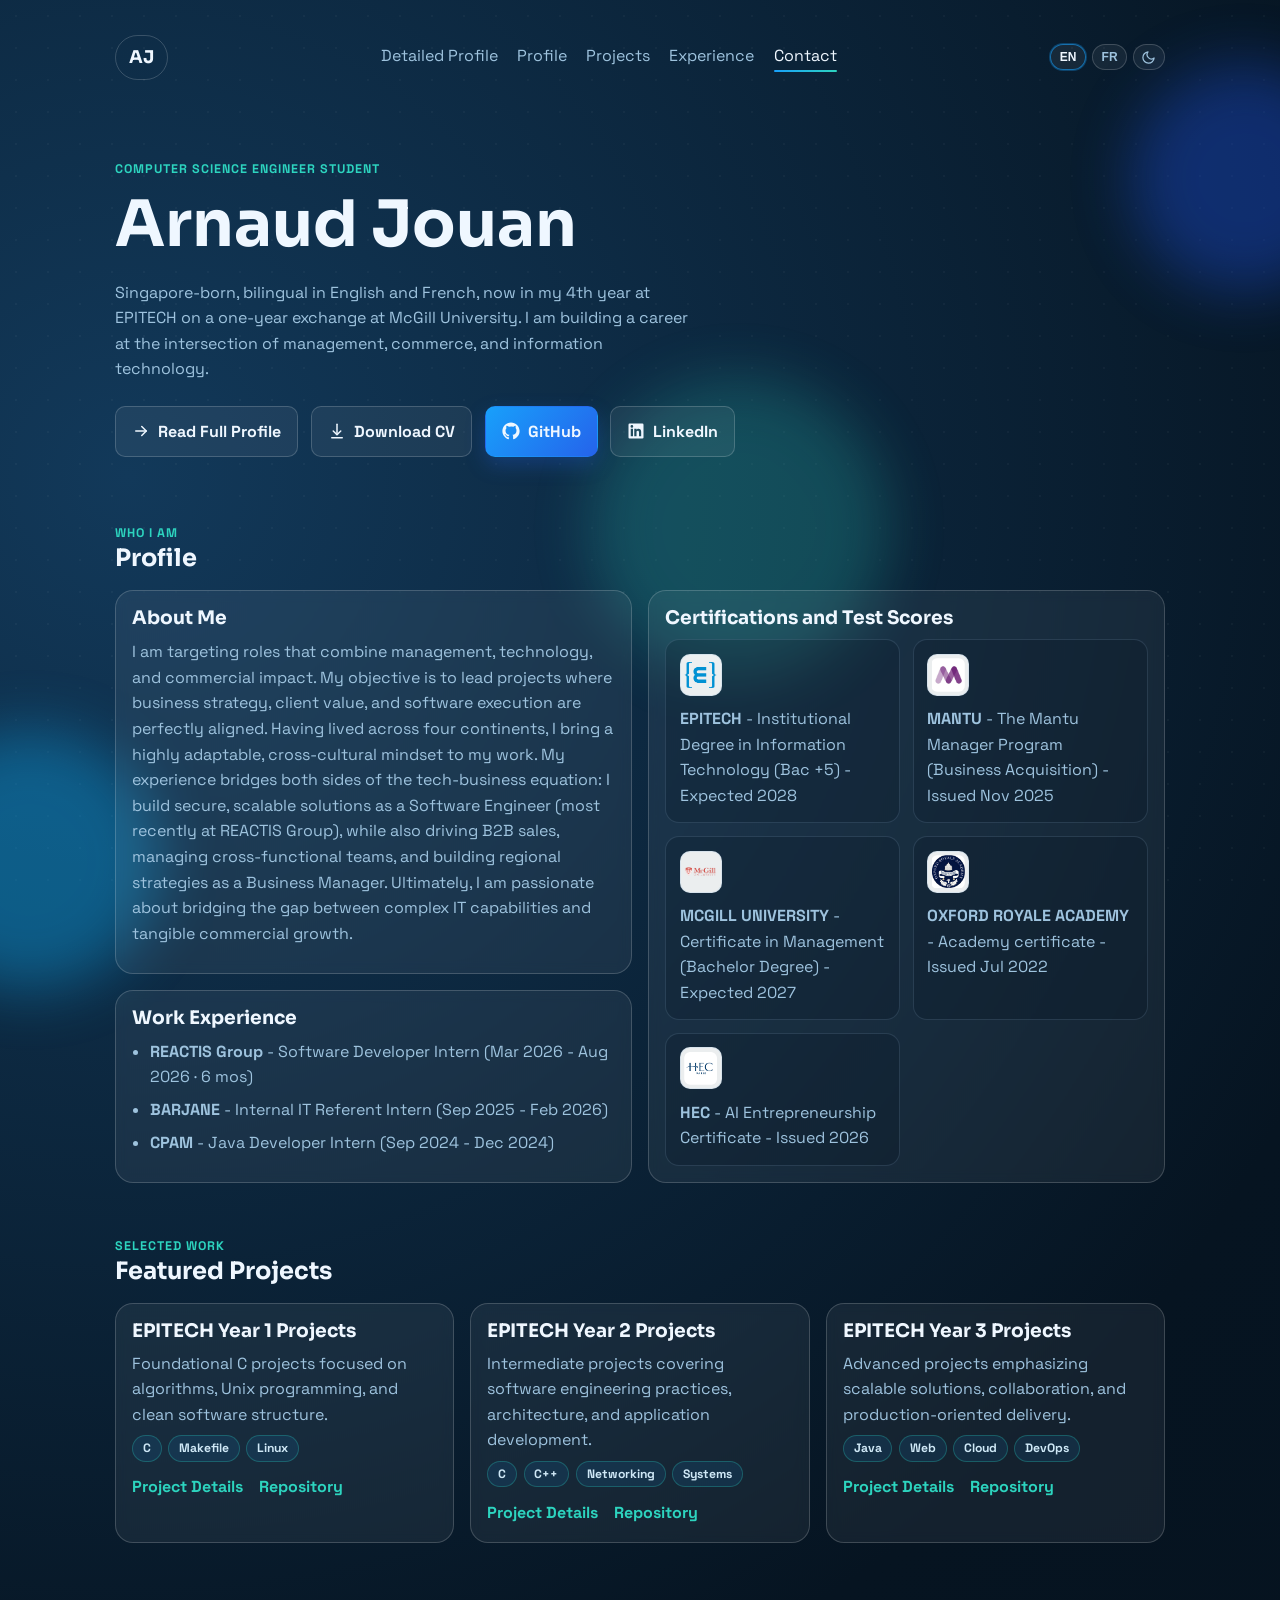
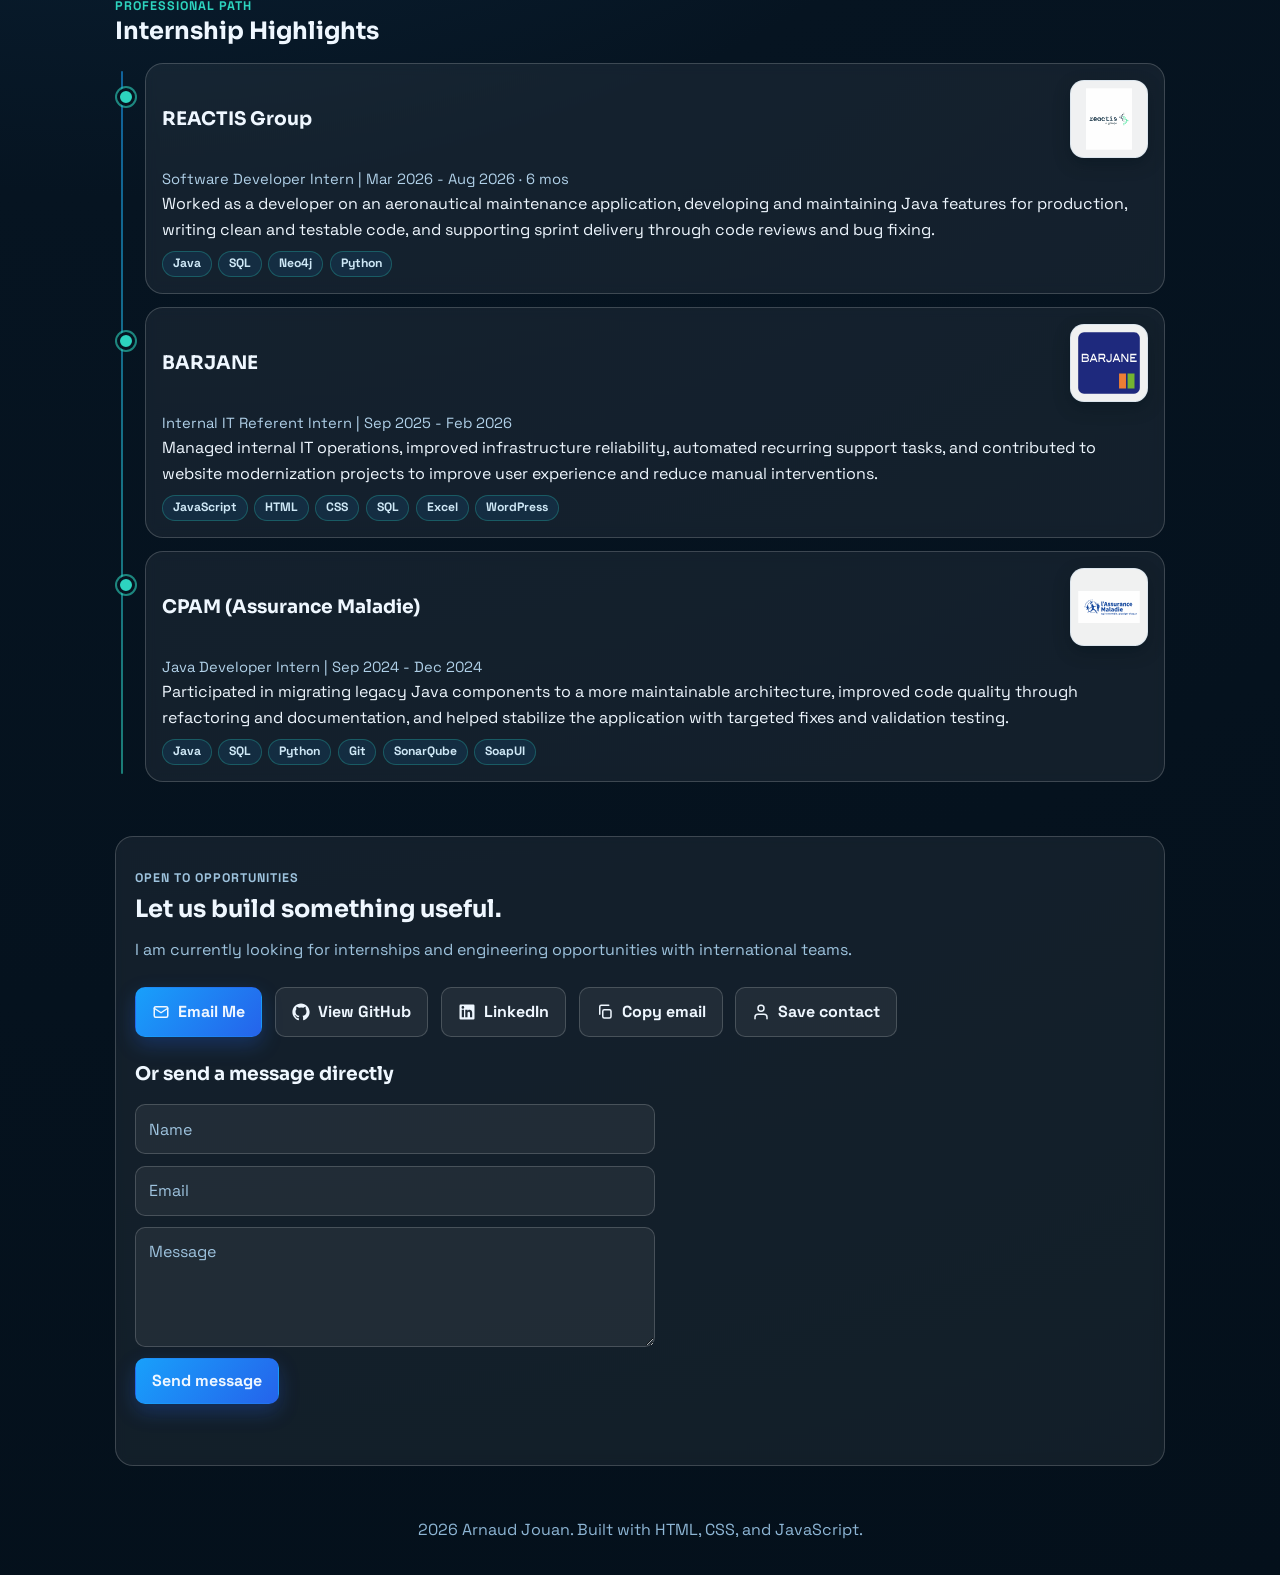
==== commit 94744ff7: "[UPDATE] bio: 4th year + McGill exchange, REACTIS internship completed + aria-label fix" ====
--- a/index.html
+++ b/index.html
@@ -88,7 +88,7 @@
       </div>
       <div class="lang-toggle" role="group" aria-label="Language selector">
         <button class="lang-btn" type="button" data-lang="en" aria-pressed="true" aria-label="English">EN</button>
-        <button class="lang-btn" type="button" data-lang="fr" aria-pressed="false" aria-label="Francais">FR</button>
+        <button class="lang-btn" type="button" data-lang="fr" aria-pressed="false" aria-label="Français">FR</button>
       </div>
     </nav>
 
@@ -96,8 +96,9 @@
       <p class="eyebrow" data-i18n="hero.eyebrow">Computer Science Engineer Student</p>
       <h1>Arnaud Jouan</h1>
       <p class="hero-text" data-i18n="hero.subtitle">
-        I build practical software with Java and web technologies, focused on reliable delivery,
-        maintainable code, and real business impact.
+        Singapore-born, bilingual in English and French, now in my 4th year at EPITECH on a
+        one-year exchange at McGill University. I am building a career at the intersection of
+        management, commerce, and information technology.
       </p>
       <div class="hero-actions">
         <a class="btn btn-secondary" href="profile.html">
@@ -134,7 +135,7 @@
             projects where business strategy, client value, and software execution are perfectly aligned. Having lived
             across four continents, I bring a highly adaptable, cross-cultural mindset to my work. My experience bridges
             both sides of the tech-business equation: I build secure, scalable solutions as a Software Engineer
-            (currently at REACTIS Group), while also driving B2B sales, managing cross-functional teams, and building
+            (most recently at REACTIS Group), while also driving B2B sales, managing cross-functional teams, and building
             regional strategies as a Business Manager. Ultimately, I am passionate about bridging the gap between
             complex IT capabilities and tangible commercial growth.
           </p>
@@ -143,7 +144,7 @@
         <article class="profile-panel">
           <h3 data-i18n="work.title">Work Experience</h3>
           <ul class="profile-list">
-            <li data-i18n-html="work.item1"><strong>REACTIS Group</strong> - Software Developer Intern (Mar 2026 - Present)</li>
+            <li data-i18n-html="work.item1"><strong>REACTIS Group</strong> - Software Developer Intern (Mar 2026 - Aug 2026 · 6 mos)</li>
             <li data-i18n-html="work.item2"><strong>BARJANE</strong> - Internal IT Referent Intern (Sep 2025 - Feb 2026)</li>
             <li data-i18n-html="work.item3"><strong>CPAM</strong> - Java Developer Intern (Sep 2024 - Dec 2024)</li>
           </ul>
@@ -226,8 +227,8 @@
             <img class="company-logo" src="assets/logos/logo_Reactis.svg" alt="REACTIS Group logo" loading="lazy" />
             <h3>REACTIS Group</h3>
           </div>
-          <p class="meta" data-i18n="exp1.meta">Software Developer Intern | Mar 2026 - Present</p>
-          <p data-i18n="exp1.body">Working as a developer on an aeronautical maintenance application, developing and maintaining Java features for production, writing clean and testable code, and supporting sprint delivery through code reviews and bug fixing.</p>
+          <p class="meta" data-i18n="exp1.meta">Software Developer Intern | Mar 2026 - Aug 2026 · 6 mos</p>
+          <p data-i18n="exp1.body">Worked as a developer on an aeronautical maintenance application, developing and maintaining Java features for production, writing clean and testable code, and supporting sprint delivery through code reviews and bug fixing.</p>
           <p class="meta tech-chips" data-i18n="exp1.tools">Languages: Java, SQL, Neo4j, Python</p>
         </article>
 
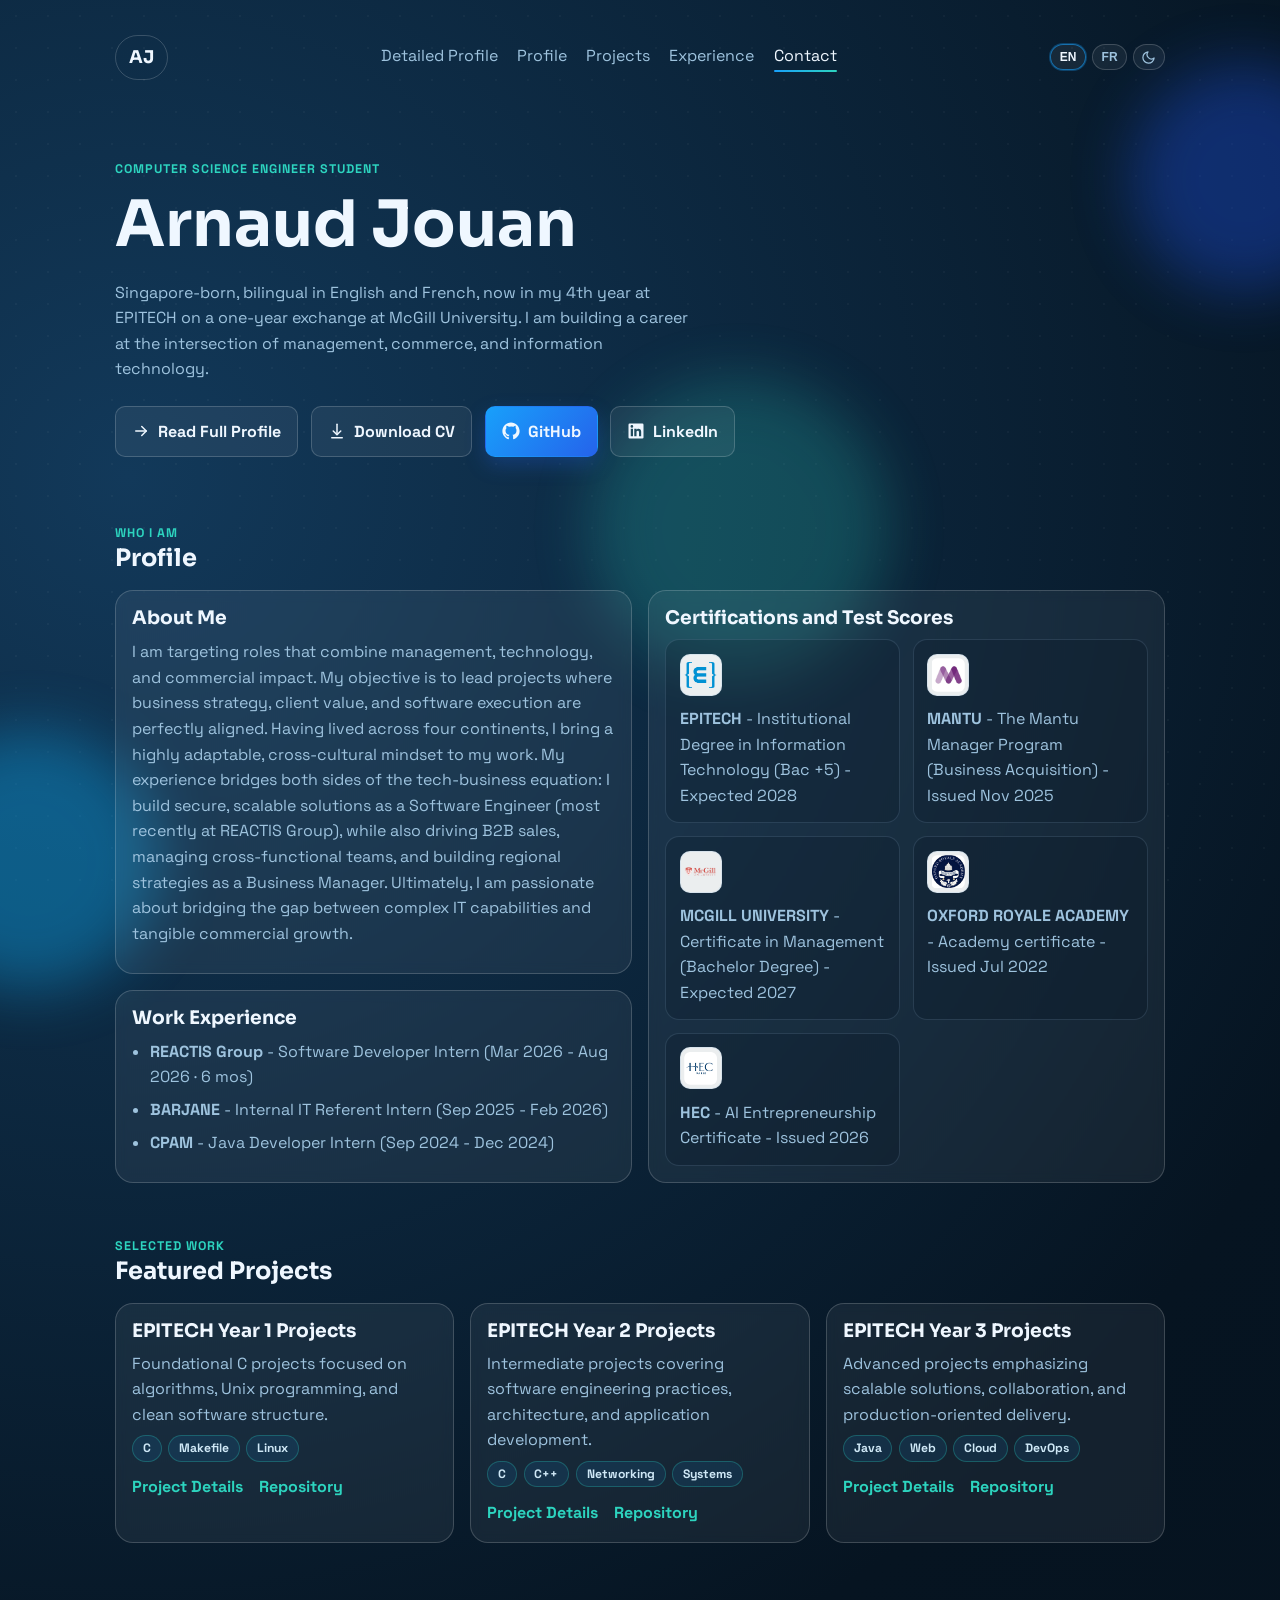
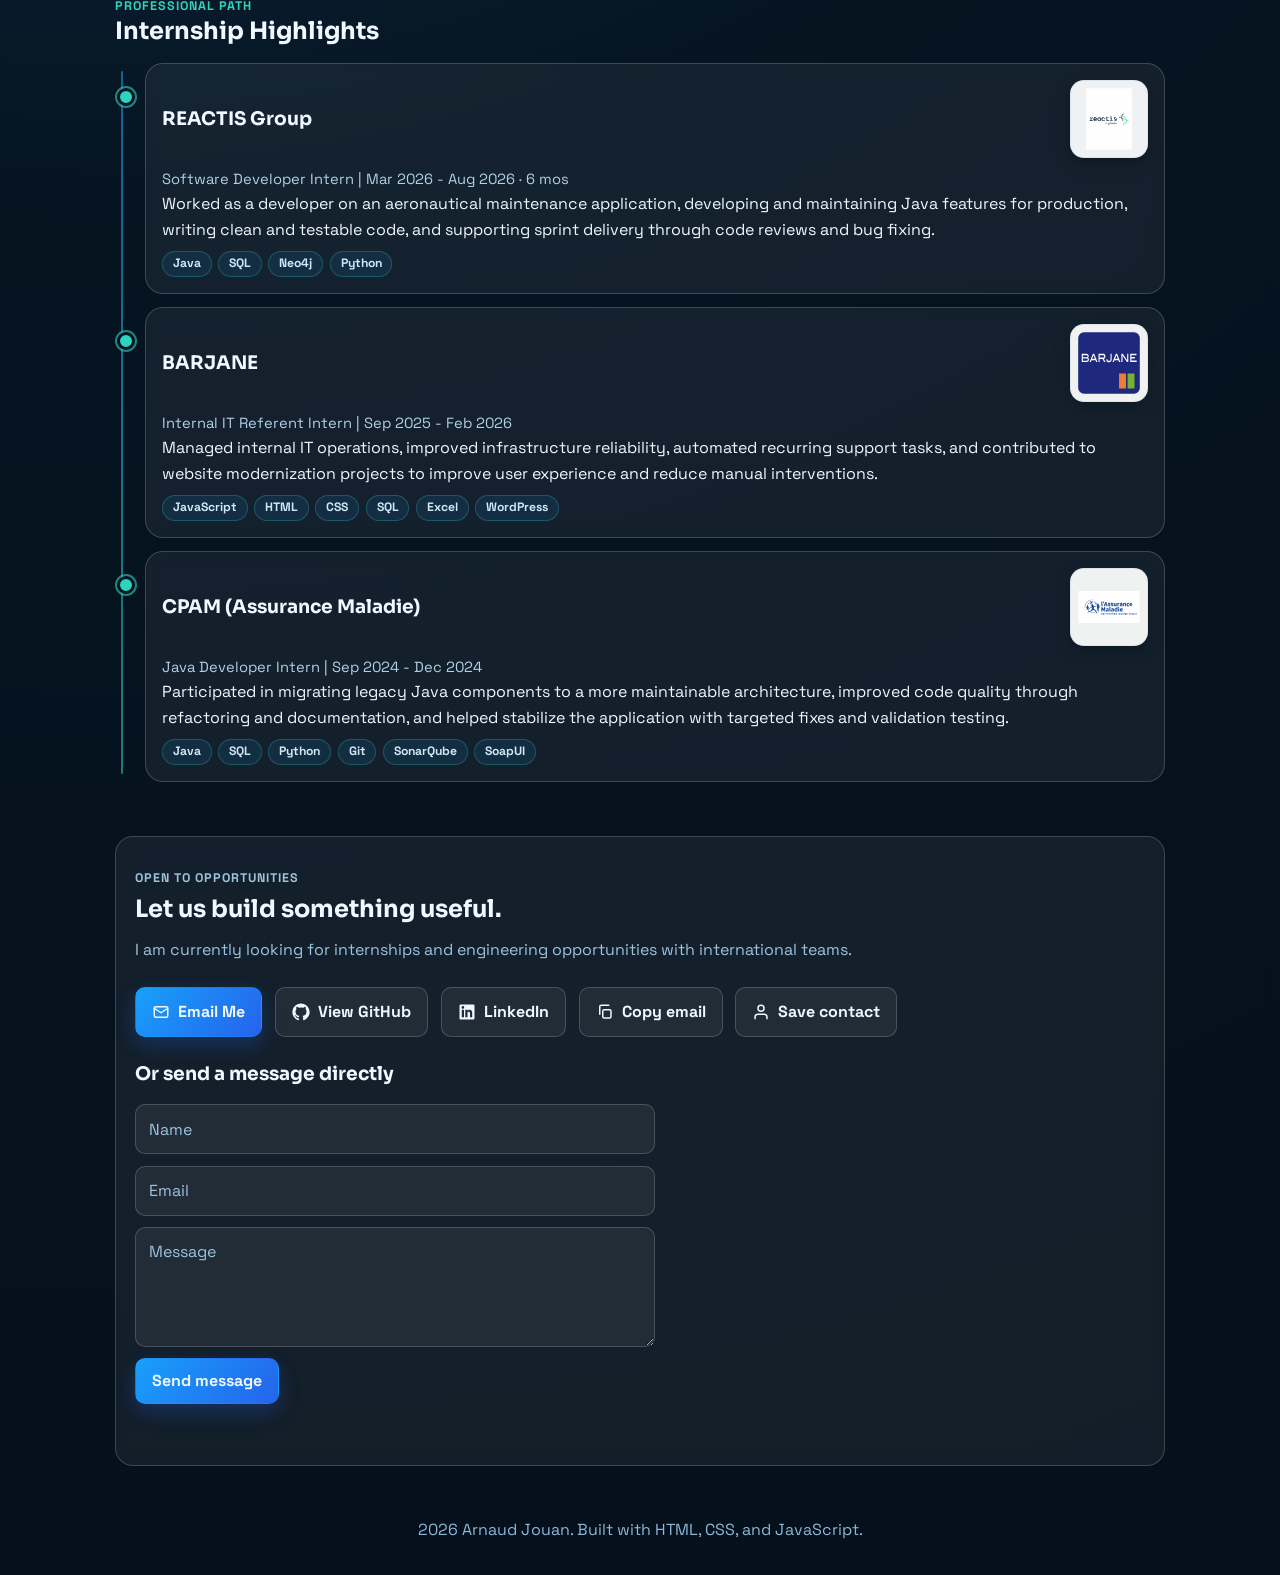
==== commit ca81a6a4: "[ADD] custom 404 page, font preload, explicit img dimensions, refreshed sitemap" ====
--- a/index.html
+++ b/index.html
@@ -61,6 +61,8 @@
   }
   </script>
 
+  <link rel="preload" href="assets/fonts/V8mDoQDjQSkFtoMM3T6r8E7mPbF4Cw.woff2" as="font" type="font/woff2" crossorigin />
+  <link rel="preload" href="assets/fonts/xMQ9uFFYT72X5wkB_18qmnndmSdSnh2BAfO5mnuyOo1lfiQwV6-x.woff2" as="font" type="font/woff2" crossorigin />
   <link rel="stylesheet" href="assets/fonts/fonts.css" />
   <link rel="stylesheet" href="styles.css" />
 </head>
@@ -154,23 +156,23 @@
           <h3 data-i18n="cert.title">Certificates</h3>
           <ul class="profile-list profile-cert-list">
             <li>
-              <img class="profile-cert-logo" src="assets/logos/epitech%20logo.png" alt="EPITECH logo" loading="lazy" />
+              <img class="profile-cert-logo" width="42" height="42" src="assets/logos/epitech%20logo.png" alt="EPITECH logo" loading="lazy" />
               <span data-i18n-html="cert.item1"><strong>EPITECH</strong> - Institutional Degree in Information Technology (Bac +5) - Expected 2028</span>
             </li>
             <li>
-              <img class="profile-cert-logo" src="assets/logos/mcgill%20logo.png" alt="McGill University logo" loading="lazy" />
+              <img class="profile-cert-logo" width="42" height="42" src="assets/logos/mcgill%20logo.png" alt="McGill University logo" loading="lazy" />
               <span data-i18n-html="cert.item2"><strong>MCGILL UNIVERSITY</strong> - Certificate in Management (Bachelor Degree) - Expected 2027</span>
             </li>
             <li>
-              <img class="profile-cert-logo" src="assets/logos/HEC%20logo.png" alt="HEC logo" loading="lazy" />
+              <img class="profile-cert-logo" width="42" height="42" src="assets/logos/HEC%20logo.png" alt="HEC logo" loading="lazy" />
               <span data-i18n-html="cert.item3"><strong>HEC</strong> - AI Entrepreneurship Certificate - Issued 2026</span>
             </li>
             <li>
-              <img class="profile-cert-logo" src="assets/logos/mantu%20logo.png" alt="Mantu logo" loading="lazy" />
+              <img class="profile-cert-logo" width="42" height="42" src="assets/logos/mantu%20logo.png" alt="Mantu logo" loading="lazy" />
               <span data-i18n-html="cert.item4"><strong>MANTU</strong> - The Mantu Manager Program (Business Acquisition) - Issued Nov 2025</span>
             </li>
             <li>
-              <img class="profile-cert-logo" src="assets/logos/oxford%20royal.jpg" alt="Oxford Royale logo" loading="lazy" />
+              <img class="profile-cert-logo" width="42" height="42" src="assets/logos/oxford%20royal.jpg" alt="Oxford Royale logo" loading="lazy" />
               <span data-i18n-html="cert.item5"><strong>OXFORD ROYALE ACADEMY</strong> - Academy certificate - Issued Jul 2022</span>
             </li>
           </ul>
@@ -224,7 +226,7 @@
       <div class="timeline">
         <article class="timeline-item">
           <div class="timeline-head">
-            <img class="company-logo" src="assets/logos/logo_Reactis.svg" alt="REACTIS Group logo" loading="lazy" />
+            <img class="company-logo" width="78" height="78" src="assets/logos/logo_Reactis.svg" alt="REACTIS Group logo" loading="lazy" />
             <h3>REACTIS Group</h3>
           </div>
           <p class="meta" data-i18n="exp1.meta">Software Developer Intern | Mar 2026 - Aug 2026 · 6 mos</p>
@@ -234,7 +236,7 @@
 
         <article class="timeline-item">
           <div class="timeline-head">
-            <img class="company-logo" src="assets/logos/Logo-BARJANE.svg" alt="BARJANE logo" loading="lazy" />
+            <img class="company-logo" width="78" height="78" src="assets/logos/Logo-BARJANE.svg" alt="BARJANE logo" loading="lazy" />
             <h3>BARJANE</h3>
           </div>
           <p class="meta" data-i18n="exp2.meta">Internal IT Referent Intern | Sep 2025 - Feb 2026</p>
@@ -244,7 +246,7 @@
 
         <article class="timeline-item">
           <div class="timeline-head">
-            <img class="company-logo" src="assets/logos/logo_CPAM.svg" alt="CPAM logo" loading="lazy" />
+            <img class="company-logo" width="78" height="78" src="assets/logos/logo_CPAM.svg" alt="CPAM logo" loading="lazy" />
             <h3>CPAM (Assurance Maladie)</h3>
           </div>
           <p class="meta" data-i18n="exp3.meta">Java Developer Intern | Sep 2024 - Dec 2024</p>
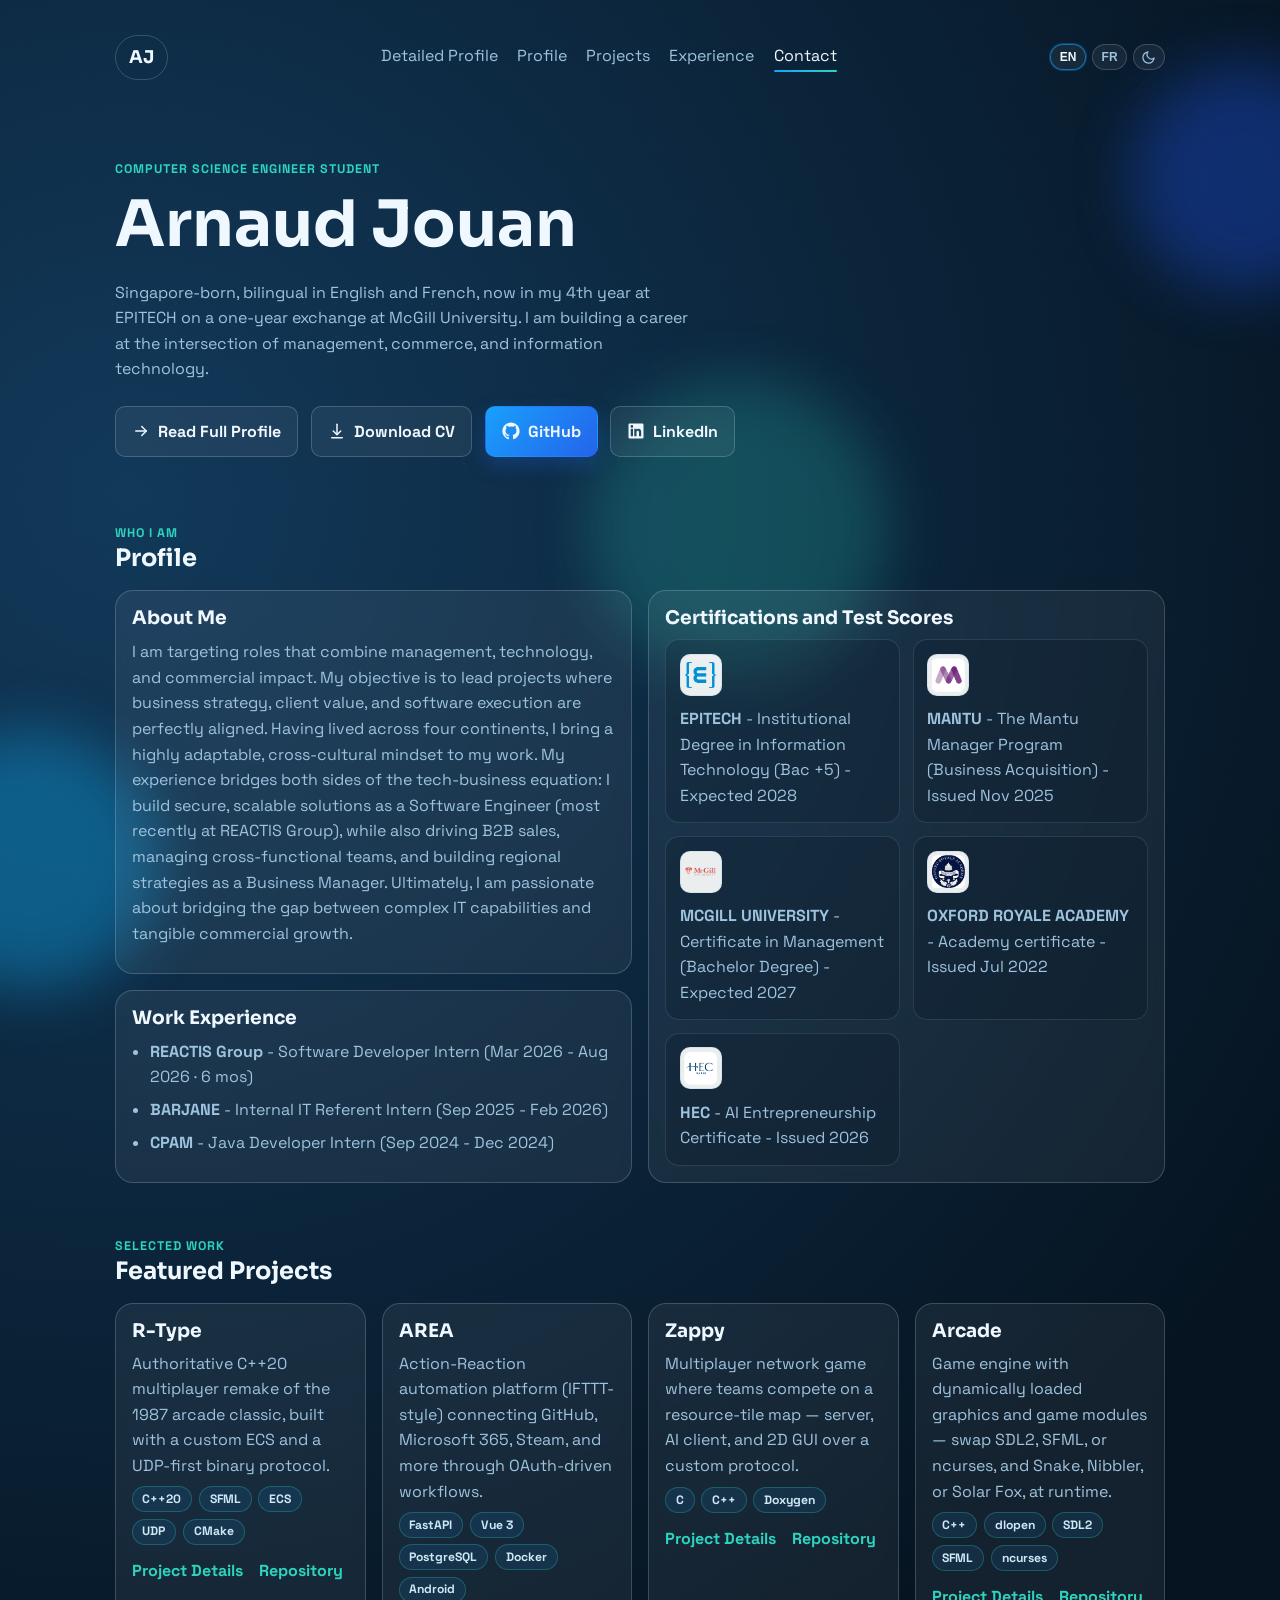
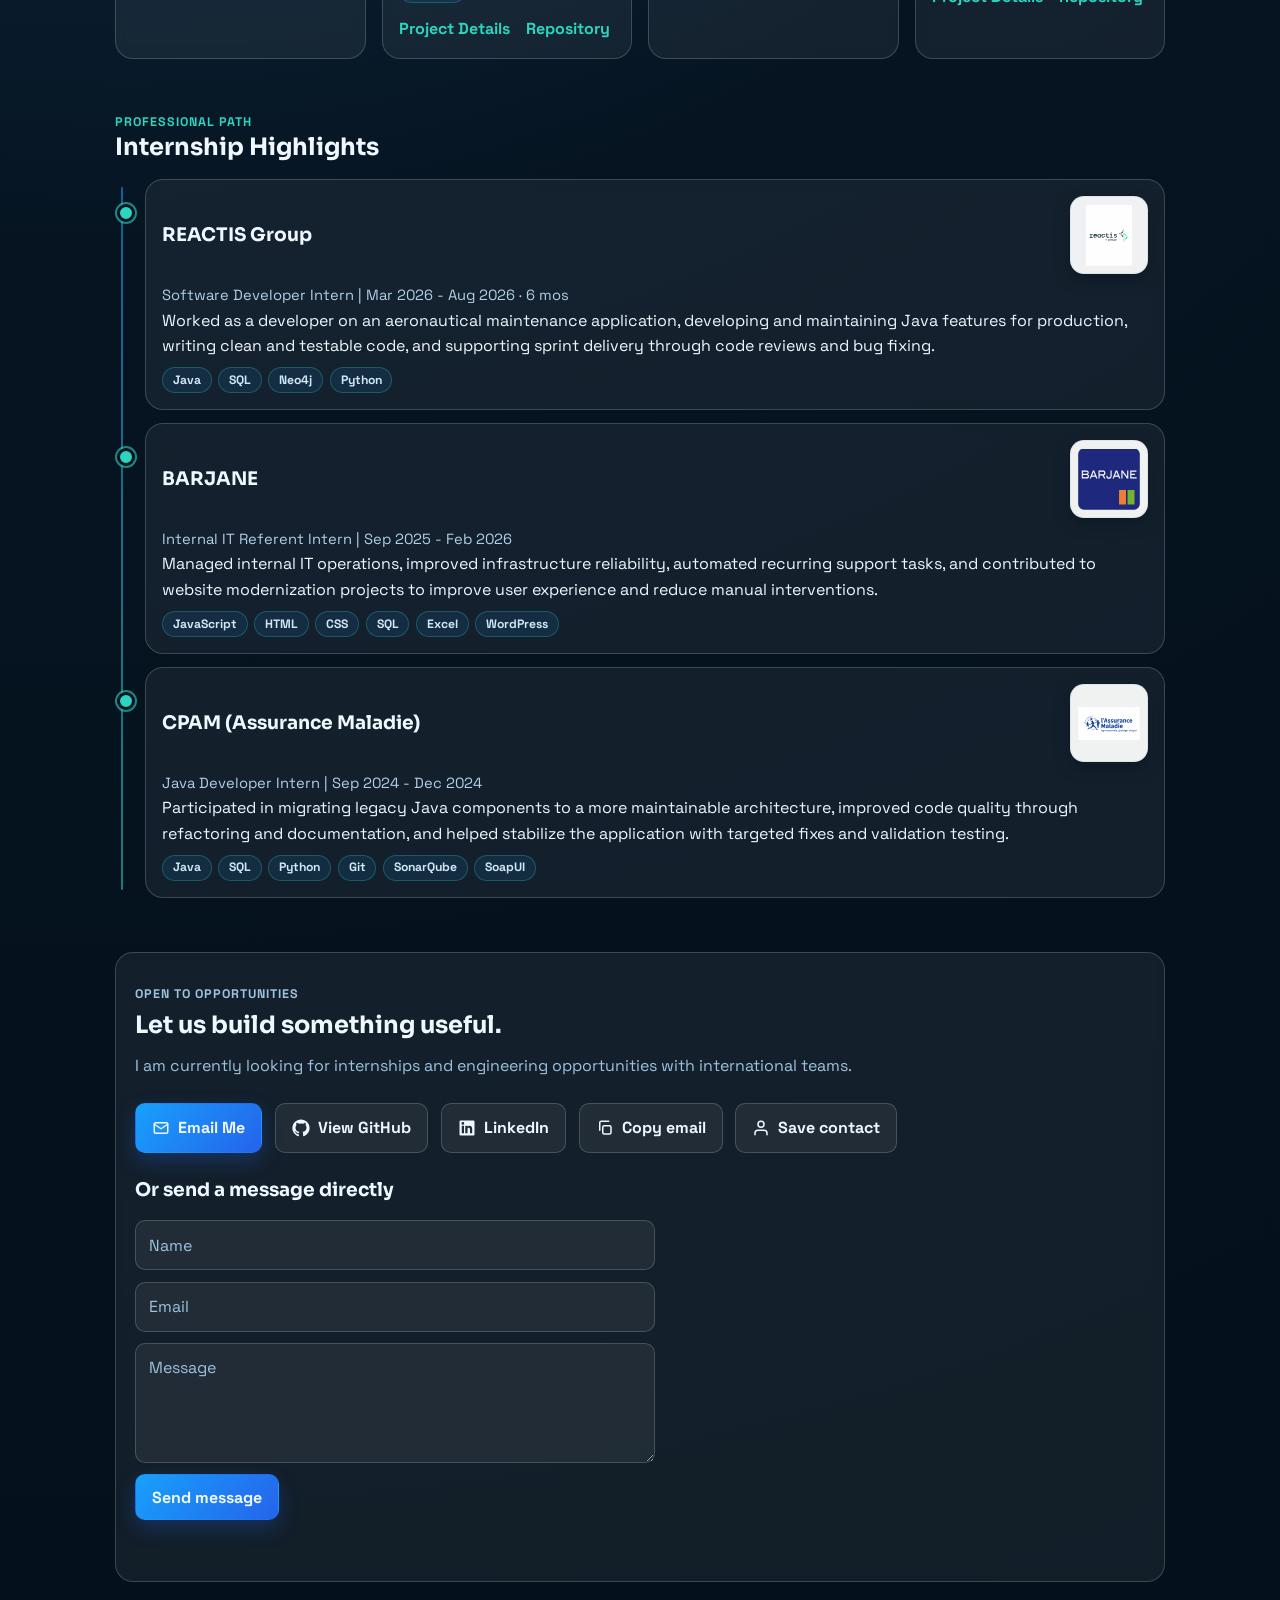
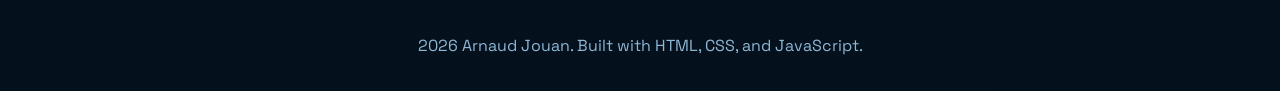
==== commit bb4d3f8c: "Replace year-block placeholders with individual flagship project cards Homepage teaser and the proje" ====
--- a/index.html
+++ b/index.html
@@ -187,32 +187,42 @@
       </div>
       <div class="project-grid">
         <article class="card">
-          <h3 data-i18n="project1.title">EPITECH Year 1 Projects</h3>
-          <p data-i18n="project1.body">Foundational C projects focused on algorithms, Unix programming, and clean software structure.</p>
-          <p class="meta tech-chips" data-i18n="project1.stack">Stack: C, Makefile, Linux</p>
+          <h3 data-i18n="proj.rtype.title">R-Type</h3>
+          <p data-i18n="proj.rtype.oneliner">Authoritative C++20 multiplayer remake of the 1987 arcade classic, built with a custom ECS and a UDP-first binary protocol.</p>
+          <p class="meta tech-chips" data-i18n="proj.rtype.stack">Stack: C++20, SFML, ECS, UDP, CMake</p>
           <div class="card-links">
-            <a href="projects.html#year1" data-i18n="project1.details">Project Details</a>
-            <a href="https://github.com/Arjouan/Epitech-Year-1-Projects" target="_blank" rel="noreferrer" data-i18n="project1.repo">Repository</a>
+            <a href="projects.html#rtype" data-i18n="projectsPage.viewDetails">Project Details</a>
+            <a href="https://github.com/Arjouan/rtype" target="_blank" rel="noreferrer" data-i18n="common.repoLink">Repository</a>
           </div>
         </article>
 
         <article class="card">
-          <h3 data-i18n="project2.title">EPITECH Year 2 Projects</h3>
-          <p data-i18n="project2.body">Intermediate projects covering software engineering practices, architecture, and application development.</p>
-          <p class="meta tech-chips" data-i18n="project2.stack">Stack: C, C++, Networking, Systems</p>
+          <h3 data-i18n="proj.area.title">AREA</h3>
+          <p data-i18n="proj.area.oneliner">Action-Reaction automation platform (IFTTT-style) connecting GitHub, Microsoft 365, Steam, and more through OAuth-driven workflows.</p>
+          <p class="meta tech-chips" data-i18n="proj.area.stack">Stack: FastAPI, Vue 3, PostgreSQL, Docker, Android</p>
           <div class="card-links">
-            <a href="projects.html#year2" data-i18n="project2.details">Project Details</a>
-            <a href="https://github.com/Arjouan/Epitech-Year-2-Projects" target="_blank" rel="noreferrer" data-i18n="project2.repo">Repository</a>
+            <a href="projects.html#area" data-i18n="projectsPage.viewDetails">Project Details</a>
+            <a href="https://github.com/Arjouan/area" target="_blank" rel="noreferrer" data-i18n="common.repoLink">Repository</a>
           </div>
         </article>
 
         <article class="card">
-          <h3 data-i18n="project3.title">EPITECH Year 3 Projects</h3>
-          <p data-i18n="project3.body">Advanced projects emphasizing scalable solutions, collaboration, and production-oriented delivery.</p>
-          <p class="meta tech-chips" data-i18n="project3.stack">Stack: Java, Web, Cloud, DevOps</p>
+          <h3 data-i18n="proj.zappy.title">Zappy</h3>
+          <p data-i18n="proj.zappy.oneliner">Multiplayer network game where teams compete on a resource-tile map — server, AI client, and 2D GUI over a custom protocol.</p>
+          <p class="meta tech-chips" data-i18n="proj.zappy.stack">Stack: C, C++, Doxygen</p>
           <div class="card-links">
-            <a href="projects.html#year3" data-i18n="project3.details">Project Details</a>
-            <a href="https://github.com/Arjouan/Epitech-Year-3-Projects" target="_blank" rel="noreferrer" data-i18n="project3.repo">Repository</a>
+            <a href="projects.html#zappy" data-i18n="projectsPage.viewDetails">Project Details</a>
+            <a href="https://github.com/Arjouan/zappy" target="_blank" rel="noreferrer" data-i18n="common.repoLink">Repository</a>
+          </div>
+        </article>
+
+        <article class="card">
+          <h3 data-i18n="proj.arcade.title">Arcade</h3>
+          <p data-i18n="proj.arcade.oneliner">Game engine with dynamically loaded graphics and game modules — swap SDL2, SFML, or ncurses, and Snake, Nibbler, or Solar Fox, at runtime.</p>
+          <p class="meta tech-chips" data-i18n="proj.arcade.stack">Stack: C++, dlopen, SDL2, SFML, ncurses</p>
+          <div class="card-links">
+            <a href="projects.html#arcade" data-i18n="projectsPage.viewDetails">Project Details</a>
+            <a href="https://github.com/Arjouan/arcade" target="_blank" rel="noreferrer" data-i18n="common.repoLink">Repository</a>
           </div>
         </article>
       </div>
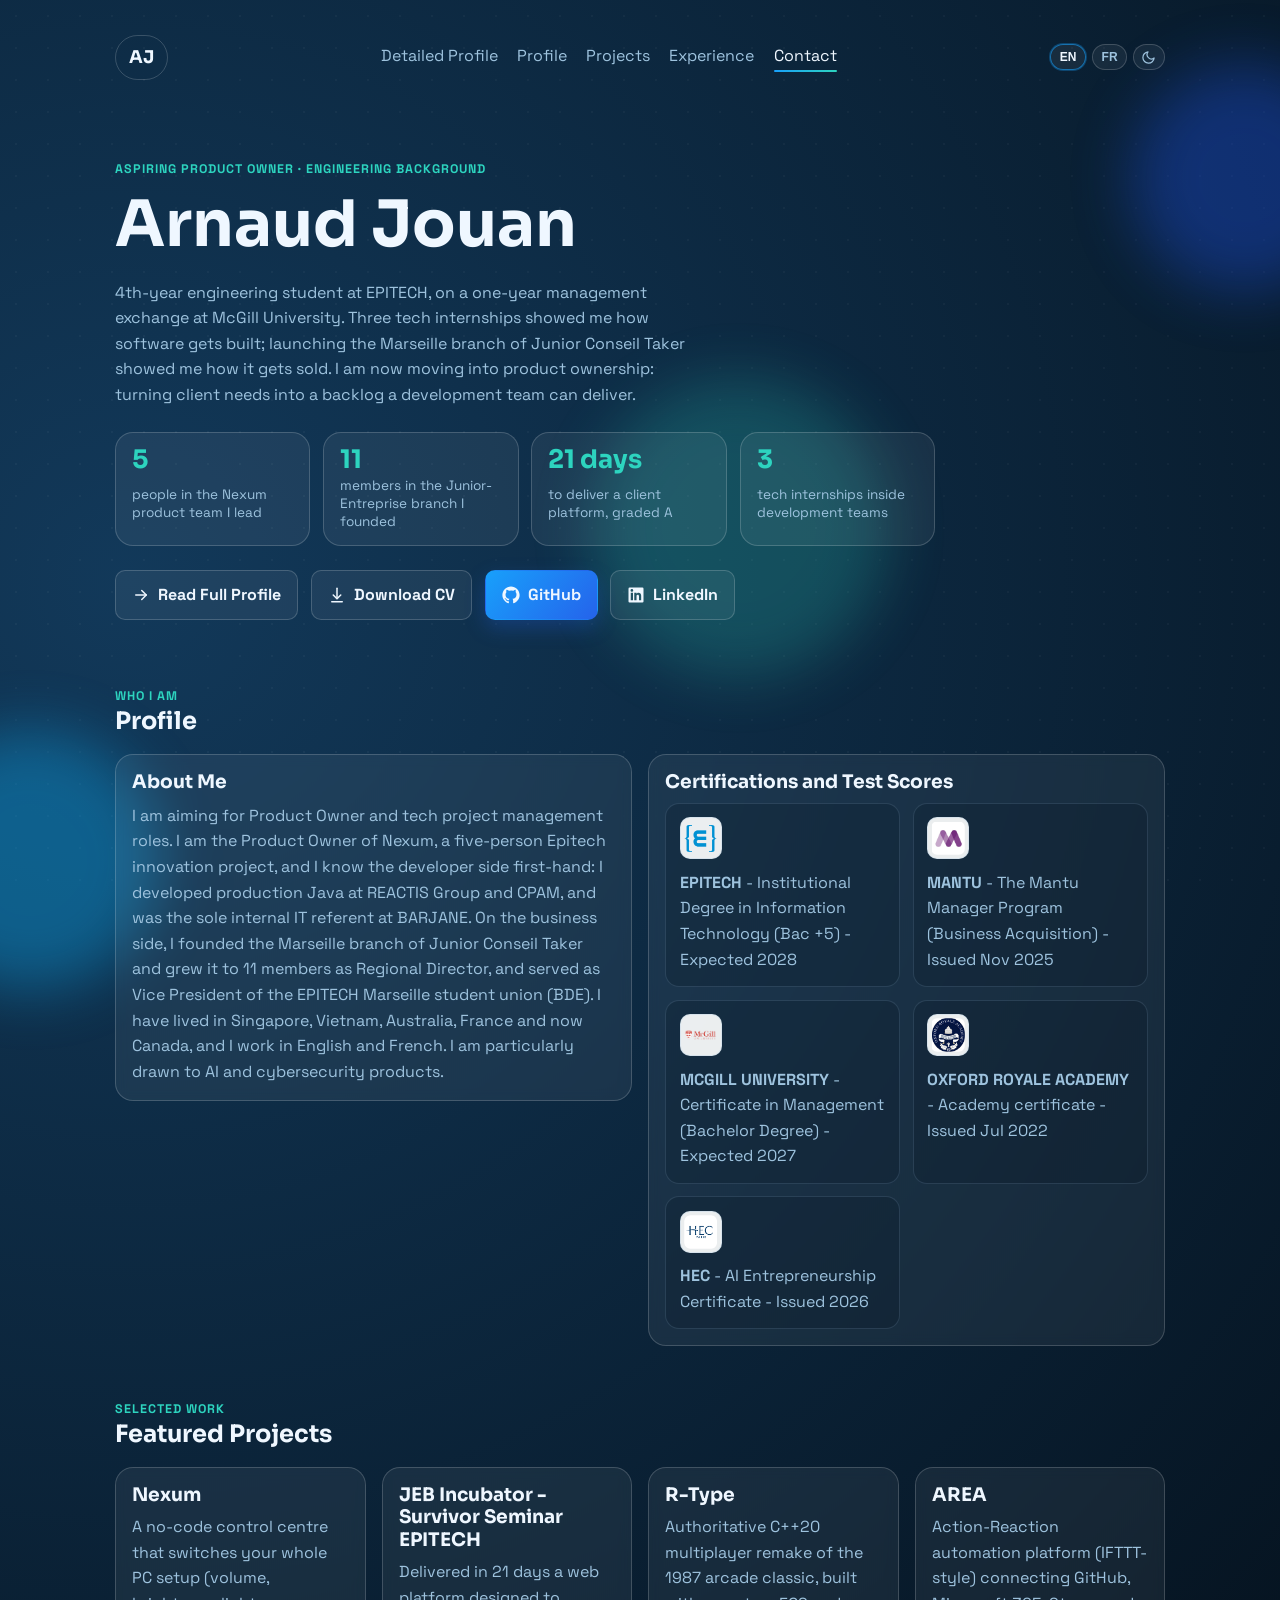
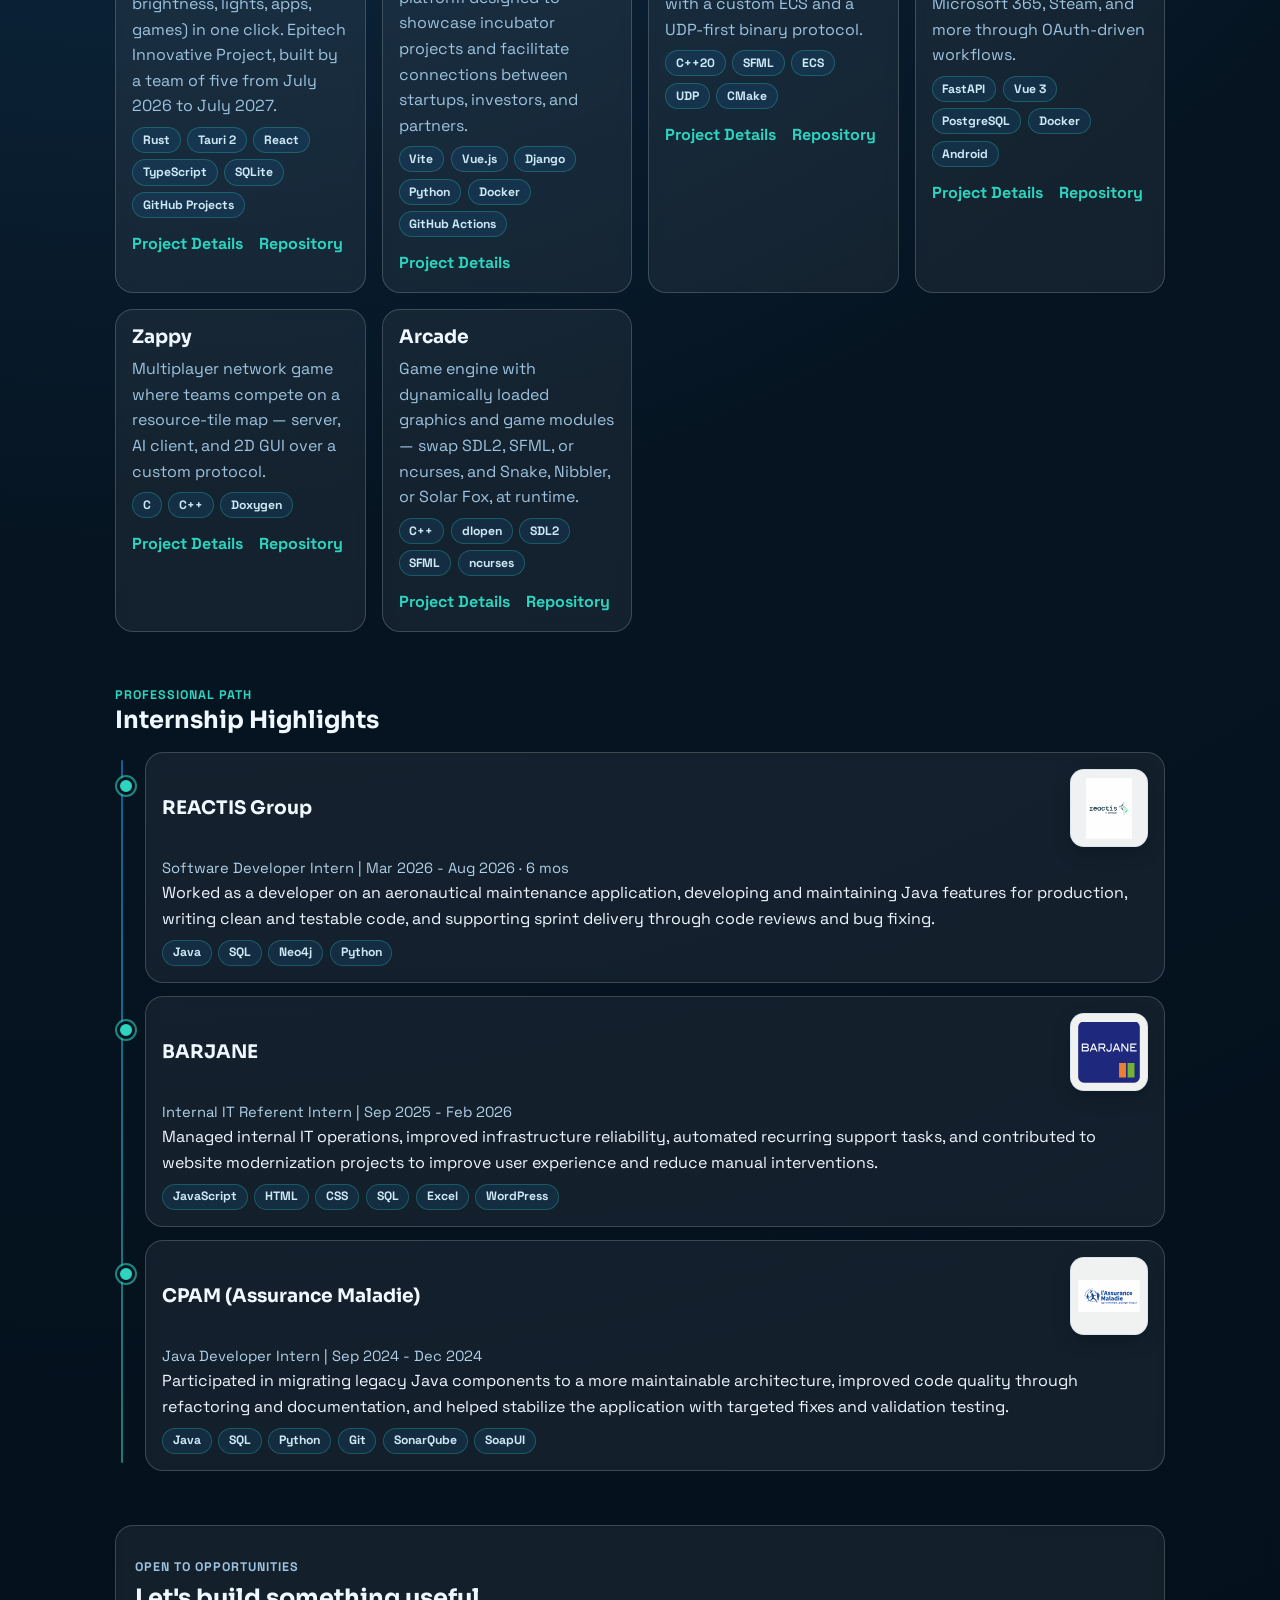
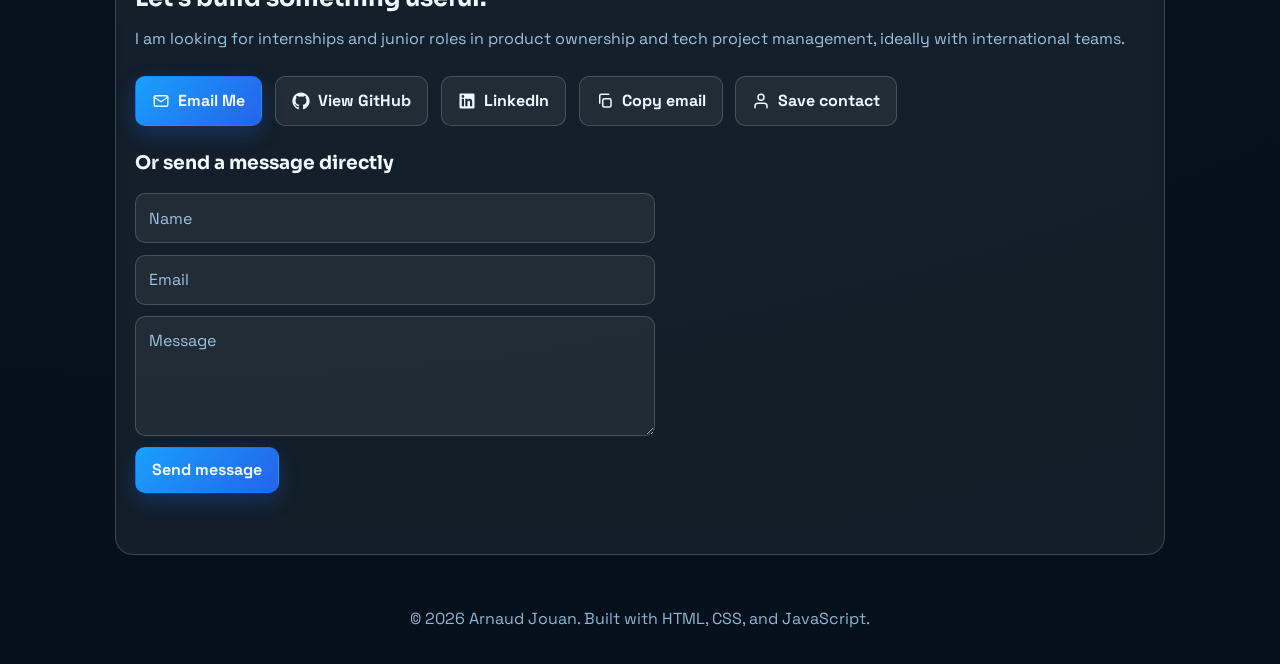
==== commit 389e1395: "Reposition portfolio for Product Owner roles after external review Positioning: headline, About Me, " ====
--- a/index.html
+++ b/index.html
@@ -14,7 +14,7 @@
       document.documentElement.setAttribute("data-theme", theme);
     } catch (e) {}
   </script>
-  <meta name="description" content="Arnaud Jouan portfolio - software engineering projects, internships, and contact." data-i18n="meta.description.portfolio" data-i18n-attr="content" />
+  <meta name="description" content="Arnaud Jouan - engineering student moving into product ownership: internships, projects, leadership and contact." data-i18n="meta.description.portfolio" data-i18n-attr="content" />
   <title data-i18n="meta.title.portfolio">Arnaud Jouan | Portfolio</title>
 
   <!-- Favicons -->
@@ -29,13 +29,13 @@
   <meta property="og:type" content="website" />
   <meta property="og:url" content="https://arjouan.github.io/Portfolio/" />
   <meta property="og:title" content="Arnaud Jouan | Portfolio" />
-  <meta property="og:description" content="Computer Science Engineer student building at the intersection of management, commerce, and information technology." />
+  <meta property="og:description" content="Engineering student moving into product ownership, with a background in software development and business leadership." />
   <meta property="og:image" content="https://arjouan.github.io/Portfolio/assets/og-image.png" />
   <meta property="og:image:width" content="1200" />
   <meta property="og:image:height" content="630" />
   <meta name="twitter:card" content="summary_large_image" />
   <meta name="twitter:title" content="Arnaud Jouan | Portfolio" />
-  <meta name="twitter:description" content="Computer Science Engineer student building at the intersection of management, commerce, and information technology." />
+  <meta name="twitter:description" content="Engineering student moving into product ownership, with a background in software development and business leadership." />
   <meta name="twitter:image" content="https://arjouan.github.io/Portfolio/assets/og-image.png" />
 
   <!-- Structured data so search engines understand who this page is about. -->
@@ -46,7 +46,7 @@
     "name": "Arnaud Jouan",
     "url": "https://arjouan.github.io/Portfolio/",
     "image": "https://arjouan.github.io/Portfolio/assets/og-image.png",
-    "jobTitle": "Software Engineer",
+    "jobTitle": "Engineering Student, aspiring Product Owner",
     "email": "mailto:arnaud.jouan@epitech.eu",
     "nationality": "French",
     "alumniOf": [
@@ -95,13 +95,17 @@
     </nav>
 
     <section id="top" class="hero">
-      <p class="eyebrow" data-i18n="hero.eyebrow">Computer Science Engineer Student</p>
+      <p class="eyebrow" data-i18n="hero.eyebrow">Aspiring Product Owner · Engineering background</p>
       <h1>Arnaud Jouan</h1>
       <p class="hero-text" data-i18n="hero.subtitle">
-        Singapore-born, bilingual in English and French, now in my 4th year at EPITECH on a
-        one-year exchange at McGill University. I am building a career at the intersection of
-        management, commerce, and information technology.
+        4th-year engineering student at EPITECH, on a one-year management exchange at McGill University. Three tech internships showed me how software gets built; launching the Marseille branch of Junior Conseil Taker showed me how it gets sold. I am now moving into product ownership: turning client needs into a backlog a development team can deliver.
       </p>
+      <ul class="hero-stats">
+        <li><strong>5</strong><span data-i18n="stats.team">people in the Nexum product team I lead</span></li>
+        <li><strong>11</strong><span data-i18n="stats.branch">members in the Junior-Entreprise branch I founded</span></li>
+        <li><strong data-i18n="stats.clientValue">21 days</strong><span data-i18n="stats.client">to deliver a client platform, graded A</span></li>
+        <li><strong>3</strong><span data-i18n="stats.internships">tech internships inside development teams</span></li>
+      </ul>
       <div class="hero-actions">
         <a class="btn btn-secondary" href="profile.html">
           <svg viewBox="0 0 24 24" fill="none" stroke="currentColor" stroke-width="2" stroke-linecap="round" stroke-linejoin="round" aria-hidden="true"><path d="M5 12h14"/><path d="m13 6 6 6-6 6"/></svg>
@@ -133,24 +137,10 @@
         <article class="profile-panel">
           <h3 data-i18n="about.title">About Me</h3>
           <p data-i18n="about.body">
-            I am targeting roles that combine management, technology, and commercial impact. My objective is to lead
-            projects where business strategy, client value, and software execution are perfectly aligned. Having lived
-            across four continents, I bring a highly adaptable, cross-cultural mindset to my work. My experience bridges
-            both sides of the tech-business equation: I build secure, scalable solutions as a Software Engineer
-            (most recently at REACTIS Group), while also driving B2B sales, managing cross-functional teams, and building
-            regional strategies as a Business Manager. Ultimately, I am passionate about bridging the gap between
-            complex IT capabilities and tangible commercial growth.
+            I am aiming for Product Owner and tech project management roles. I am the Product Owner of Nexum, a five-person Epitech innovation project, and I know the developer side first-hand: I developed production Java at REACTIS Group and CPAM, and was the sole internal IT referent at BARJANE. On the business side, I founded the Marseille branch of Junior Conseil Taker and grew it to 11 members as Regional Director, and served as Vice President of the EPITECH Marseille student union (BDE). I have lived in Singapore, Vietnam, Australia, France and now Canada, and I work in English and French. I am particularly drawn to AI and cybersecurity products.
           </p>
         </article>
 
-        <article class="profile-panel">
-          <h3 data-i18n="work.title">Work Experience</h3>
-          <ul class="profile-list">
-            <li data-i18n-html="work.item1"><strong>REACTIS Group</strong> - Software Developer Intern (Mar 2026 - Aug 2026 · 6 mos)</li>
-            <li data-i18n-html="work.item2"><strong>BARJANE</strong> - Internal IT Referent Intern (Sep 2025 - Feb 2026)</li>
-            <li data-i18n-html="work.item3"><strong>CPAM</strong> - Java Developer Intern (Sep 2024 - Dec 2024)</li>
-          </ul>
-        </article>
 
         <article class="profile-panel profile-cert-panel">
           <h3 data-i18n="cert.title">Certificates</h3>
@@ -186,6 +176,23 @@
         <h2 data-i18n="projects.title">Featured Projects</h2>
       </div>
       <div class="project-grid">
+        <article class="card">
+          <h3 data-i18n="proj.nexum.title">Nexum</h3>
+          <p data-i18n="proj.nexum.oneliner">A no-code control centre that switches your whole PC setup (volume, brightness, lights, apps, games) in one click. Epitech Innovative Project, built by a team of five from July 2026 to July 2027.</p>
+          <p class="meta tech-chips" data-i18n="proj.nexum.stack">Stack: Rust, Tauri 2, React, TypeScript, SQLite, GitHub Projects</p>
+          <div class="card-links">
+            <a href="projects.html#nexum" data-i18n="projectsPage.viewDetails">Project Details</a>
+            <a href="https://github.com/TeamNexum/Nexum" target="_blank" rel="noreferrer" data-i18n="common.repoLink">Repository</a>
+          </div>
+        </article>
+        <article class="card">
+          <h3 data-i18n="projects.jeb.title">JEB Incubator - Survivor Seminar EPITECH</h3>
+          <p data-i18n="projects.jeb.body">Delivered in 21 days a web platform designed to showcase incubator projects and facilitate connections between startups, investors, and partners.</p>
+          <p class="meta tech-chips" data-i18n="projects.jeb.stack">Tech stack: Vite, Vue.js, Django, Python, Docker, GitHub Actions</p>
+          <div class="card-links">
+            <a href="projects.html#jeb" data-i18n="projectsPage.viewDetails">Project Details</a>
+          </div>
+        </article>
         <article class="card">
           <h3 data-i18n="proj.rtype.title">R-Type</h3>
           <p data-i18n="proj.rtype.oneliner">Authoritative C++20 multiplayer remake of the 1987 arcade classic, built with a custom ECS and a UDP-first binary protocol.</p>
@@ -269,8 +276,8 @@
     <section id="contact" class="section reveal">
       <div class="contact-card">
         <p class="section-kicker" data-i18n="contact.kicker">Open To Opportunities</p>
-        <h2 data-i18n="contact.title">Let us build something useful.</h2>
-        <p data-i18n="contact.body">I am currently looking for internships and engineering opportunities with international teams.</p>
+        <h2 data-i18n="contact.title">Let's build something useful.</h2>
+        <p data-i18n="contact.body">I am looking for internships and junior roles in product ownership and tech project management, ideally with international teams.</p>
         <div class="hero-actions">
           <a class="btn btn-primary" href="mailto:arnaud.jouan@epitech.eu">
             <svg viewBox="0 0 24 24" fill="none" stroke="currentColor" stroke-width="2" stroke-linecap="round" stroke-linejoin="round" aria-hidden="true"><rect x="3" y="5" width="18" height="14" rx="2"/><path d="m3 7 9 6 9-6"/></svg>
@@ -310,7 +317,7 @@
   </main>
 
   <footer class="section footer">
-    <p data-i18n-html="footer.text"><span id="year"></span> Arnaud Jouan. Built with HTML, CSS, and JavaScript.</p>
+    <p data-i18n-html="footer.text">© <span id="year"></span> Arnaud Jouan. Built with HTML, CSS, and JavaScript.</p>
   </footer>
 
   <script defer src="script.js"></script>
--- a/styles.css
+++ b/styles.css
@@ -218,6 +218,7 @@
 
 html {
   scroll-behavior: smooth;
+  overflow-x: clip;
 }
 
 body {
@@ -229,6 +230,7 @@
   line-height: 1.6;
   position: relative;
   overflow-x: hidden;
+  overflow-x: clip;
 }
 
 /* Themed scrollbar. */
@@ -556,6 +558,39 @@
   display: flex;
   flex-wrap: wrap;
   gap: 0.8rem;
+}
+
+/* Key figures row in the home hero. */
+.hero-stats {
+  list-style: none;
+  margin: 1.5rem 0 0;
+  padding: 0;
+  display: grid;
+  grid-template-columns: repeat(auto-fit, minmax(150px, 1fr));
+  gap: 0.8rem;
+  max-width: 820px;
+}
+
+.hero-stats li {
+  background: var(--surface);
+  border: 1px solid var(--surface-border);
+  border-radius: var(--radius);
+  padding: 0.8rem 1rem;
+  display: grid;
+  gap: 0.2rem;
+}
+
+.hero-stats strong {
+  font-family: "Sora", "Space Grotesk", sans-serif;
+  font-size: 1.6rem;
+  line-height: 1.1;
+  color: var(--accent-2);
+}
+
+.hero-stats span {
+  color: var(--muted);
+  font-size: 0.85rem;
+  line-height: 1.35;
 }
 
 .btn {
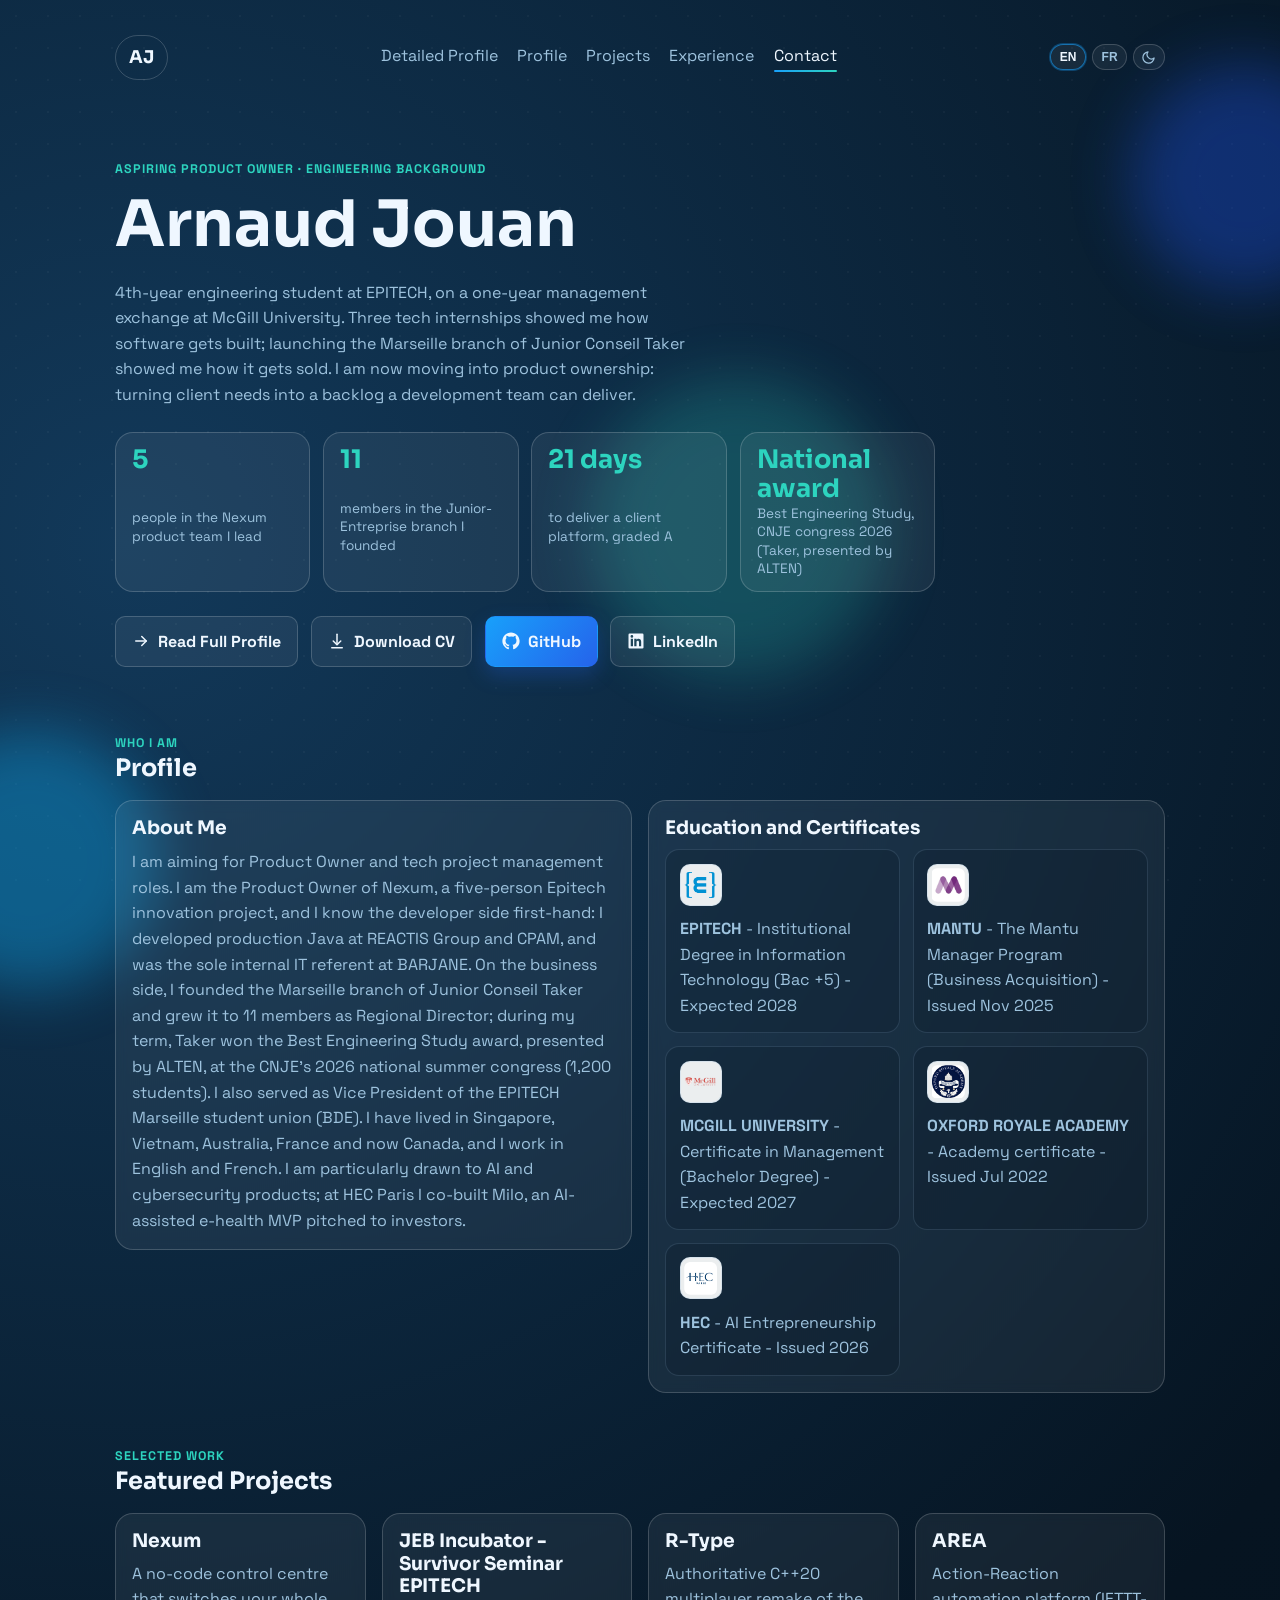
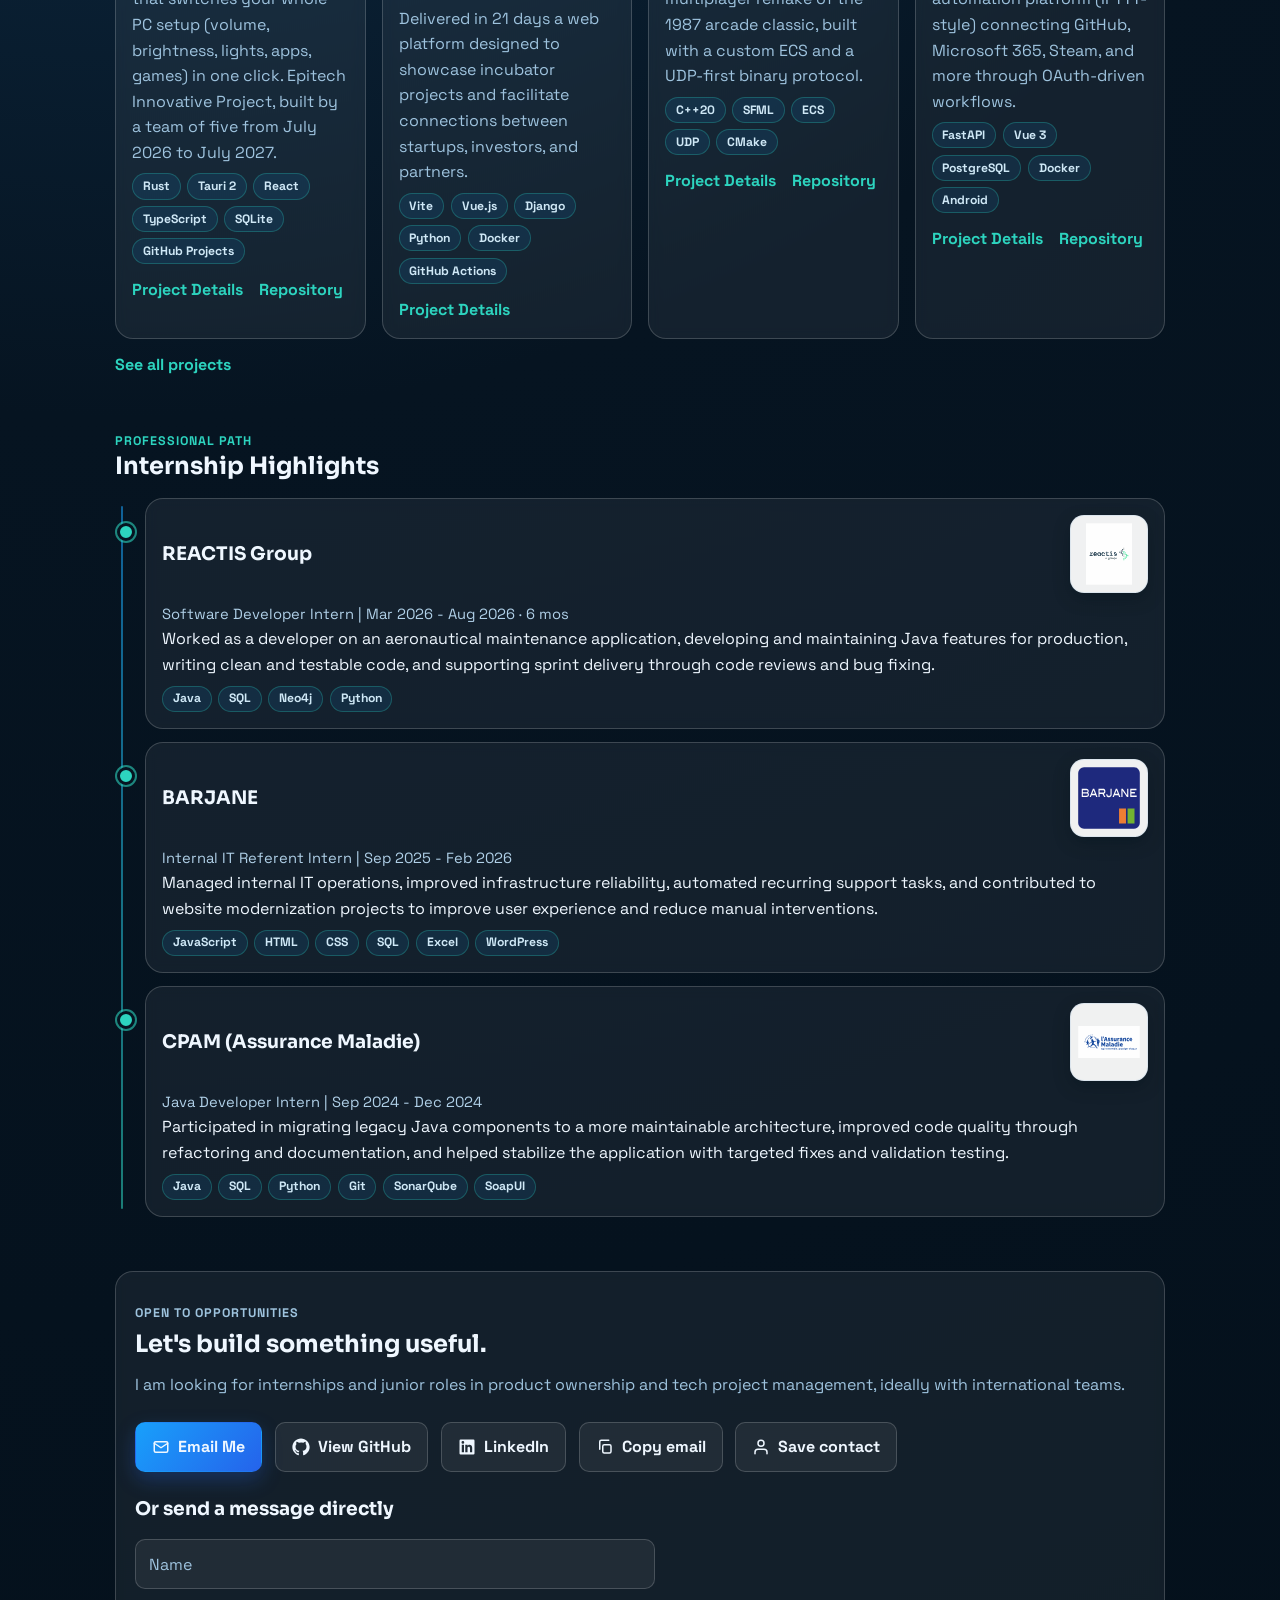
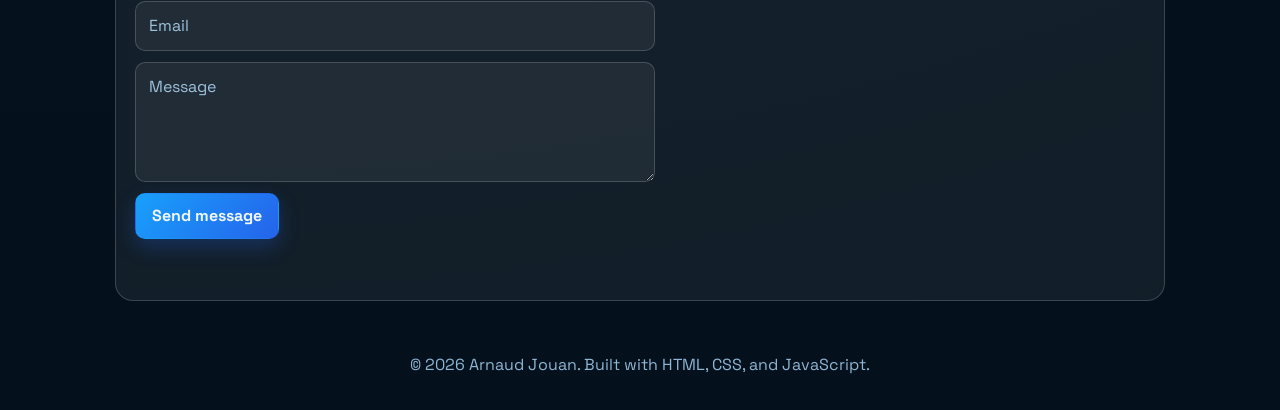
==== commit 42855ddd: "Apply third review round: cache fix, award on home, Milo, real figures Fixes: - Service worker: HTML" ====
--- a/index.html
+++ b/index.html
@@ -104,7 +104,7 @@
         <li><strong>5</strong><span data-i18n="stats.team">people in the Nexum product team I lead</span></li>
         <li><strong>11</strong><span data-i18n="stats.branch">members in the Junior-Entreprise branch I founded</span></li>
         <li><strong data-i18n="stats.clientValue">21 days</strong><span data-i18n="stats.client">to deliver a client platform, graded A</span></li>
-        <li><strong>3</strong><span data-i18n="stats.internships">tech internships inside development teams</span></li>
+        <li><strong data-i18n="stats.awardValue">National award</strong><span data-i18n="stats.award">Best Engineering Study, CNJE congress 2026 (Taker, presented by ALTEN)</span></li>
       </ul>
       <div class="hero-actions">
         <a class="btn btn-secondary" href="profile.html">
@@ -137,13 +137,13 @@
         <article class="profile-panel">
           <h3 data-i18n="about.title">About Me</h3>
           <p data-i18n="about.body">
-            I am aiming for Product Owner and tech project management roles. I am the Product Owner of Nexum, a five-person Epitech innovation project, and I know the developer side first-hand: I developed production Java at REACTIS Group and CPAM, and was the sole internal IT referent at BARJANE. On the business side, I founded the Marseille branch of Junior Conseil Taker and grew it to 11 members as Regional Director, and served as Vice President of the EPITECH Marseille student union (BDE). I have lived in Singapore, Vietnam, Australia, France and now Canada, and I work in English and French. I am particularly drawn to AI and cybersecurity products.
+            I am aiming for Product Owner and tech project management roles. I am the Product Owner of Nexum, a five-person Epitech innovation project, and I know the developer side first-hand: I developed production Java at REACTIS Group and CPAM, and was the sole internal IT referent at BARJANE. On the business side, I founded the Marseille branch of Junior Conseil Taker and grew it to 11 members as Regional Director; during my term, Taker won the Best Engineering Study award, presented by ALTEN, at the CNJE's 2026 national summer congress (1,200 students). I also served as Vice President of the EPITECH Marseille student union (BDE). I have lived in Singapore, Vietnam, Australia, France and now Canada, and I work in English and French. I am particularly drawn to AI and cybersecurity products; at HEC Paris I co-built Milo, an AI-assisted e-health MVP pitched to investors.
           </p>
         </article>
 
 
         <article class="profile-panel profile-cert-panel">
-          <h3 data-i18n="cert.title">Certificates</h3>
+          <h3 data-i18n="cert.homeTitle">Education and Certificates</h3>
           <ul class="profile-list profile-cert-list">
             <li>
               <img class="profile-cert-logo" width="42" height="42" src="assets/logos/epitech%20logo.png" alt="EPITECH logo" loading="lazy" />
@@ -188,7 +188,7 @@
         <article class="card">
           <h3 data-i18n="projects.jeb.title">JEB Incubator - Survivor Seminar EPITECH</h3>
           <p data-i18n="projects.jeb.body">Delivered in 21 days a web platform designed to showcase incubator projects and facilitate connections between startups, investors, and partners.</p>
-          <p class="meta tech-chips" data-i18n="projects.jeb.stack">Tech stack: Vite, Vue.js, Django, Python, Docker, GitHub Actions</p>
+          <p class="meta tech-chips" data-i18n="projects.jeb.stack">Stack: Vite, Vue.js, Django, Python, Docker, GitHub Actions</p>
           <div class="card-links">
             <a href="projects.html#jeb" data-i18n="projectsPage.viewDetails">Project Details</a>
           </div>
@@ -213,25 +213,10 @@
           </div>
         </article>
 
-        <article class="card">
-          <h3 data-i18n="proj.zappy.title">Zappy</h3>
-          <p data-i18n="proj.zappy.oneliner">Multiplayer network game where teams compete on a resource-tile map — server, AI client, and 2D GUI over a custom protocol.</p>
-          <p class="meta tech-chips" data-i18n="proj.zappy.stack">Stack: C, C++, Doxygen</p>
-          <div class="card-links">
-            <a href="projects.html#zappy" data-i18n="projectsPage.viewDetails">Project Details</a>
-            <a href="https://github.com/Arjouan/zappy" target="_blank" rel="noreferrer" data-i18n="common.repoLink">Repository</a>
-          </div>
-        </article>
-
-        <article class="card">
-          <h3 data-i18n="proj.arcade.title">Arcade</h3>
-          <p data-i18n="proj.arcade.oneliner">Game engine with dynamically loaded graphics and game modules — swap SDL2, SFML, or ncurses, and Snake, Nibbler, or Solar Fox, at runtime.</p>
-          <p class="meta tech-chips" data-i18n="proj.arcade.stack">Stack: C++, dlopen, SDL2, SFML, ncurses</p>
-          <div class="card-links">
-            <a href="projects.html#arcade" data-i18n="projectsPage.viewDetails">Project Details</a>
-            <a href="https://github.com/Arjouan/arcade" target="_blank" rel="noreferrer" data-i18n="common.repoLink">Repository</a>
-          </div>
-        </article>
+
+      </div>
+      <div class="card-links section-more">
+        <a href="projects.html" data-i18n="projects.seeAll">See all projects</a>
       </div>
     </section>
 
@@ -248,7 +233,7 @@
           </div>
           <p class="meta" data-i18n="exp1.meta">Software Developer Intern | Mar 2026 - Aug 2026 · 6 mos</p>
           <p data-i18n="exp1.body">Worked as a developer on an aeronautical maintenance application, developing and maintaining Java features for production, writing clean and testable code, and supporting sprint delivery through code reviews and bug fixing.</p>
-          <p class="meta tech-chips" data-i18n="exp1.tools">Languages: Java, SQL, Neo4j, Python</p>
+          <p class="meta tech-chips" data-i18n="exp1.tools">Stack: Java, SQL, Neo4j, Python</p>
         </article>
 
         <article class="timeline-item">
@@ -258,7 +243,7 @@
           </div>
           <p class="meta" data-i18n="exp2.meta">Internal IT Referent Intern | Sep 2025 - Feb 2026</p>
           <p data-i18n="exp2.body">Managed internal IT operations, improved infrastructure reliability, automated recurring support tasks, and contributed to website modernization projects to improve user experience and reduce manual interventions.</p>
-          <p class="meta tech-chips" data-i18n="exp2.tools">Languages & tools: JavaScript, HTML, CSS, SQL, Excel, WordPress</p>
+          <p class="meta tech-chips" data-i18n="exp2.tools">Stack: JavaScript, HTML, CSS, SQL, Excel, WordPress</p>
         </article>
 
         <article class="timeline-item">
@@ -268,7 +253,7 @@
           </div>
           <p class="meta" data-i18n="exp3.meta">Java Developer Intern | Sep 2024 - Dec 2024</p>
           <p data-i18n="exp3.body">Participated in migrating legacy Java components to a more maintainable architecture, improved code quality through refactoring and documentation, and helped stabilize the application with targeted fixes and validation testing.</p>
-          <p class="meta tech-chips" data-i18n="exp3.tools">Languages & Tools: Java, SQL, Python, Git, SonarQube, SoapUI</p>
+          <p class="meta tech-chips" data-i18n="exp3.tools">Stack: Java, SQL, Python, Git, SonarQube, SoapUI</p>
         </article>
       </div>
     </section>
--- a/styles.css
+++ b/styles.css
@@ -560,6 +560,10 @@
   gap: 0.8rem;
 }
 
+.section-more {
+  margin-top: 1rem;
+}
+
 /* Key figures row in the home hero. */
 .hero-stats {
   list-style: none;
@@ -1020,21 +1024,23 @@
   .js .hero > .eyebrow,
   .js .hero > h1,
   .js .hero > .hero-text,
+  .js .hero > .hero-stats,
   .js .hero > .hero-actions {
     opacity: 0;
-    animation: hero-in 600ms ease forwards;
+    animation: hero-in 350ms ease forwards;
   }
 
   .js .hero > h1 {
-    animation-delay: 120ms;
+    animation-delay: 50ms;
   }
 
   .js .hero > .hero-text {
-    animation-delay: 240ms;
-  }
-
+    animation-delay: 100ms;
+  }
+
+  .js .hero > .hero-stats,
   .js .hero > .hero-actions {
-    animation-delay: 360ms;
+    animation-delay: 150ms;
   }
 }
 
